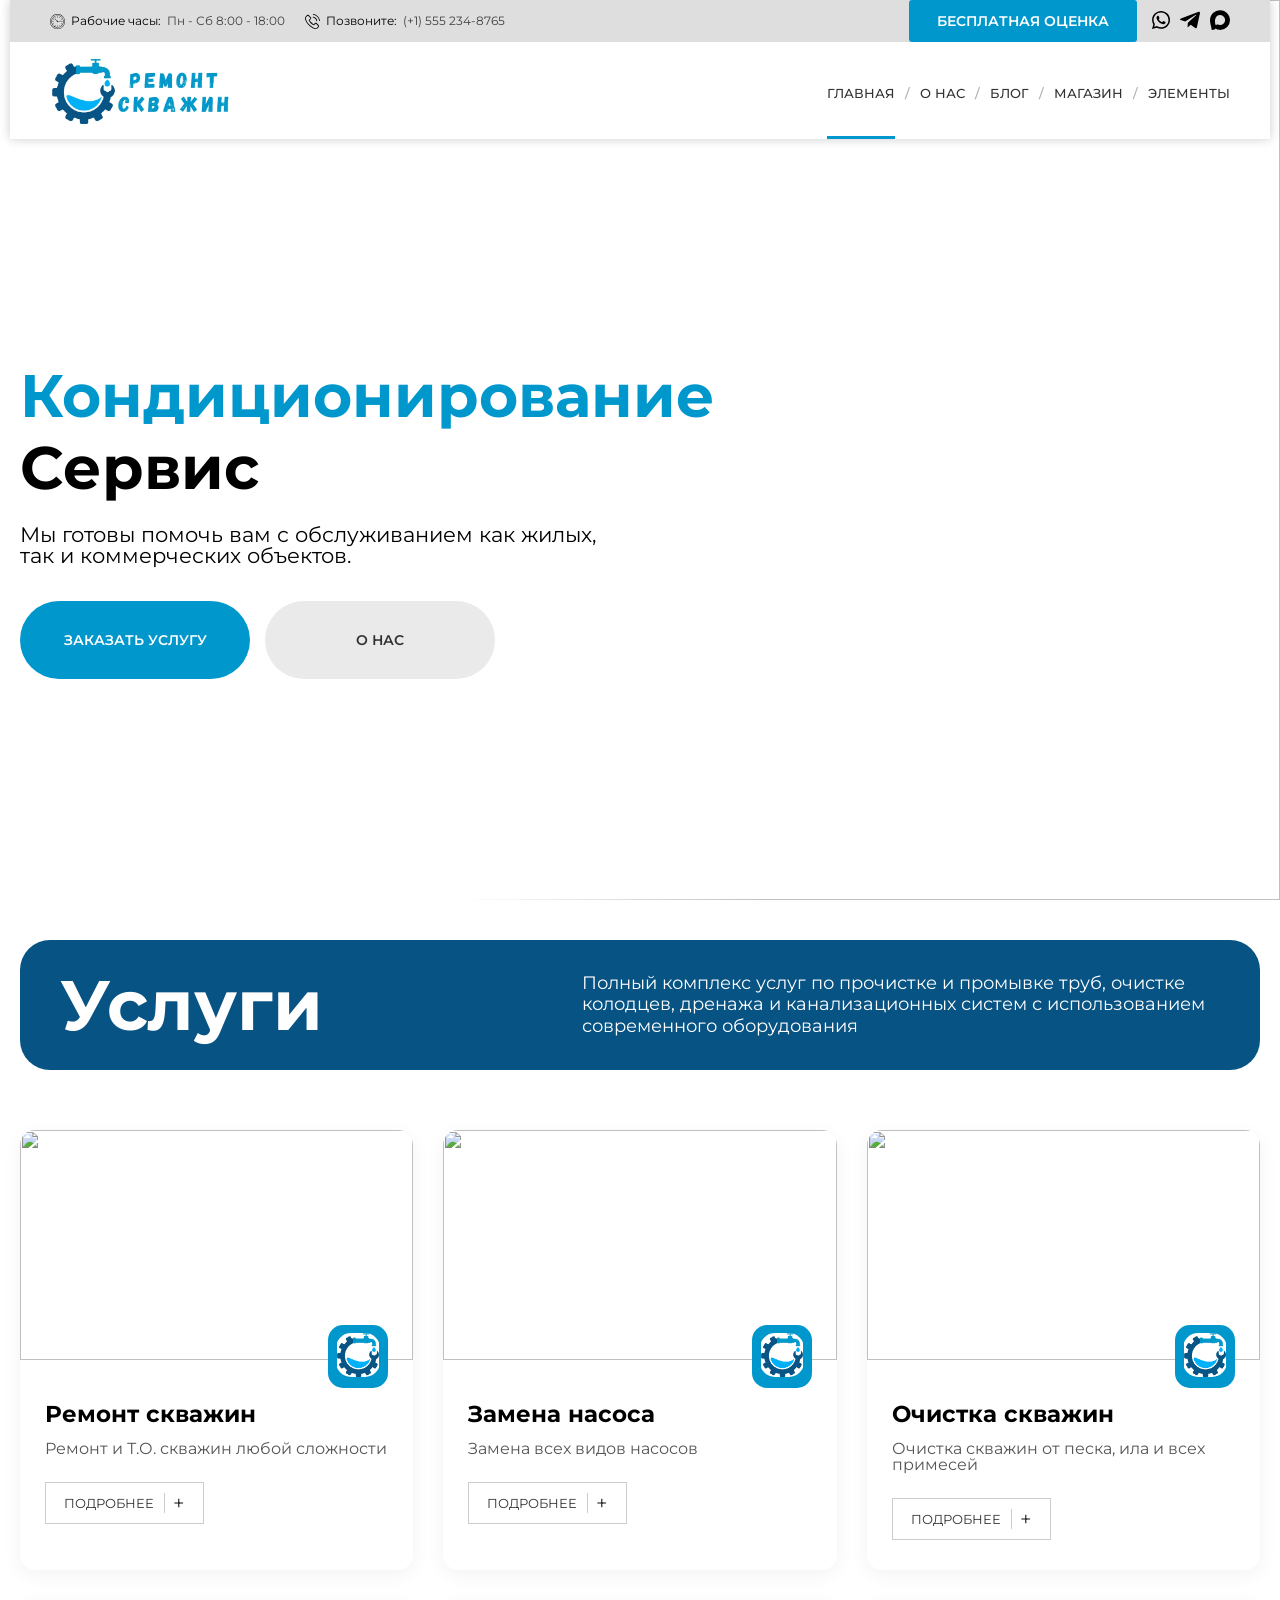
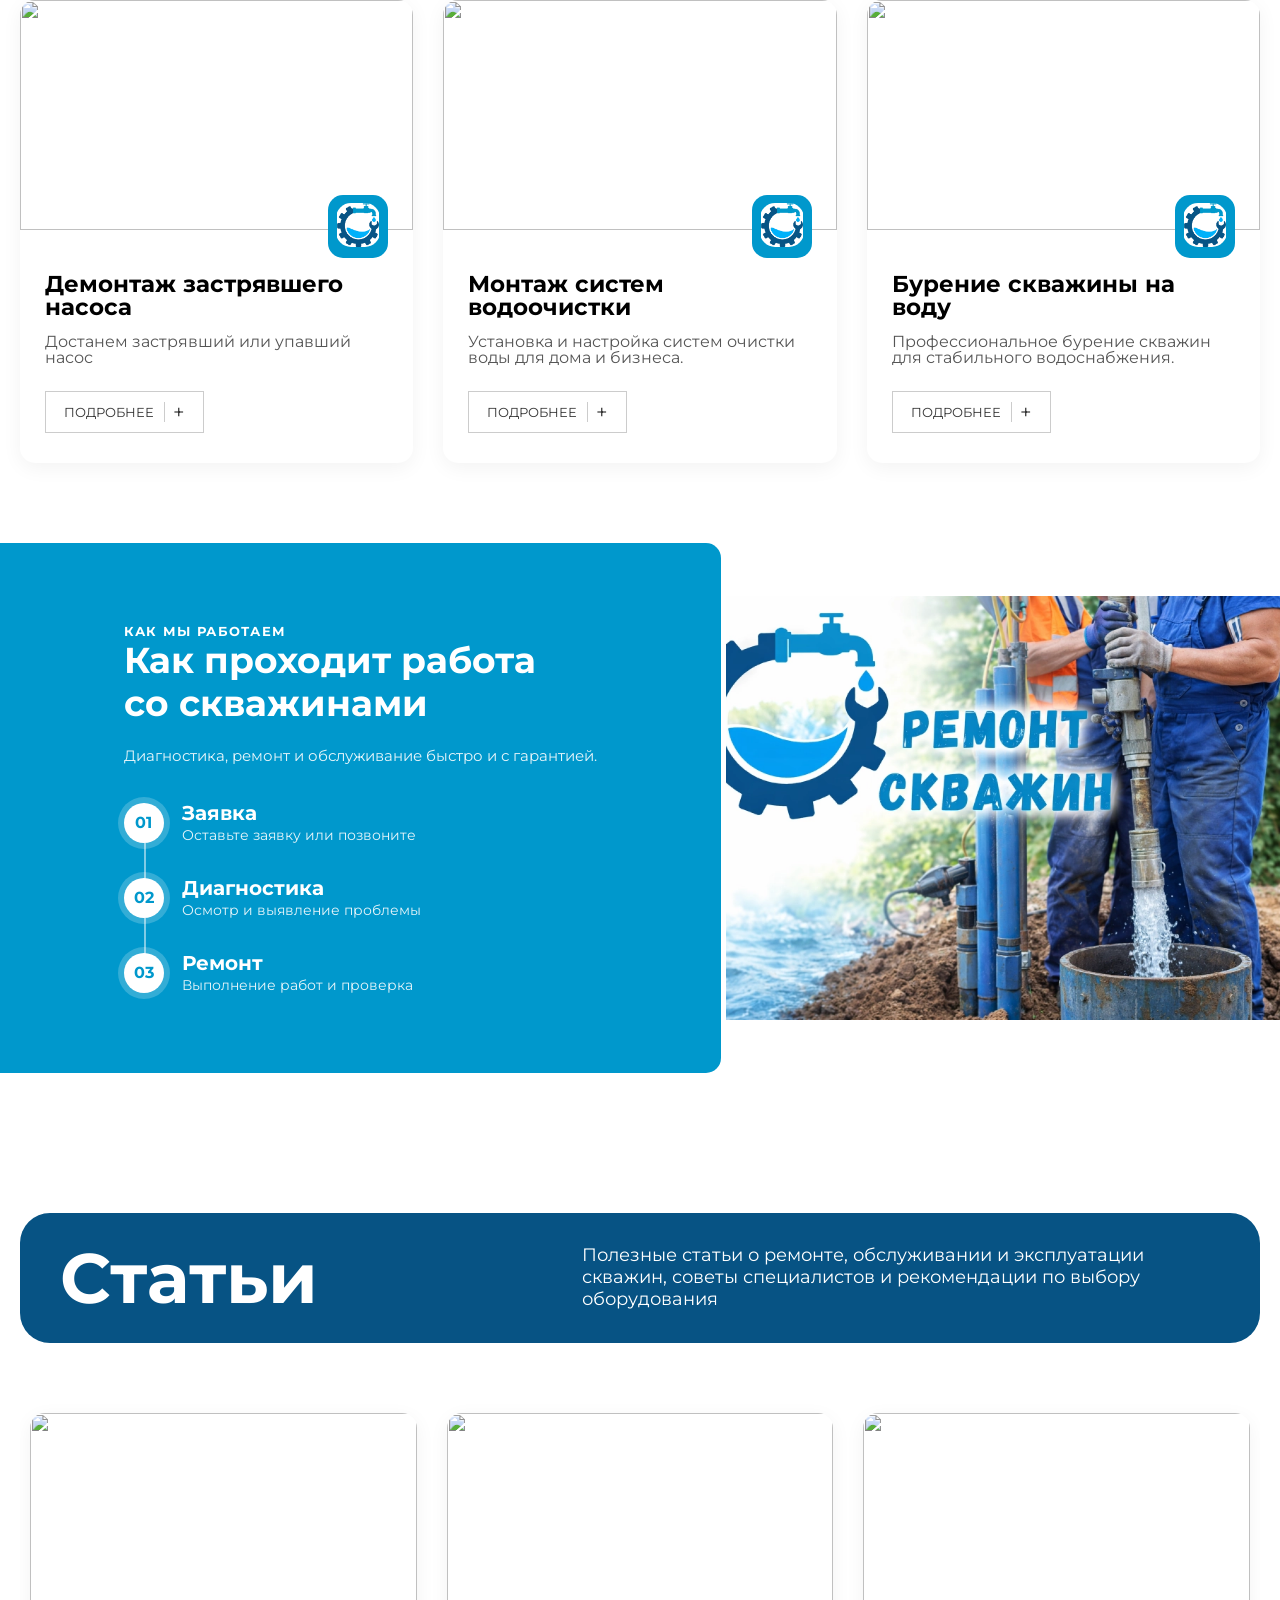
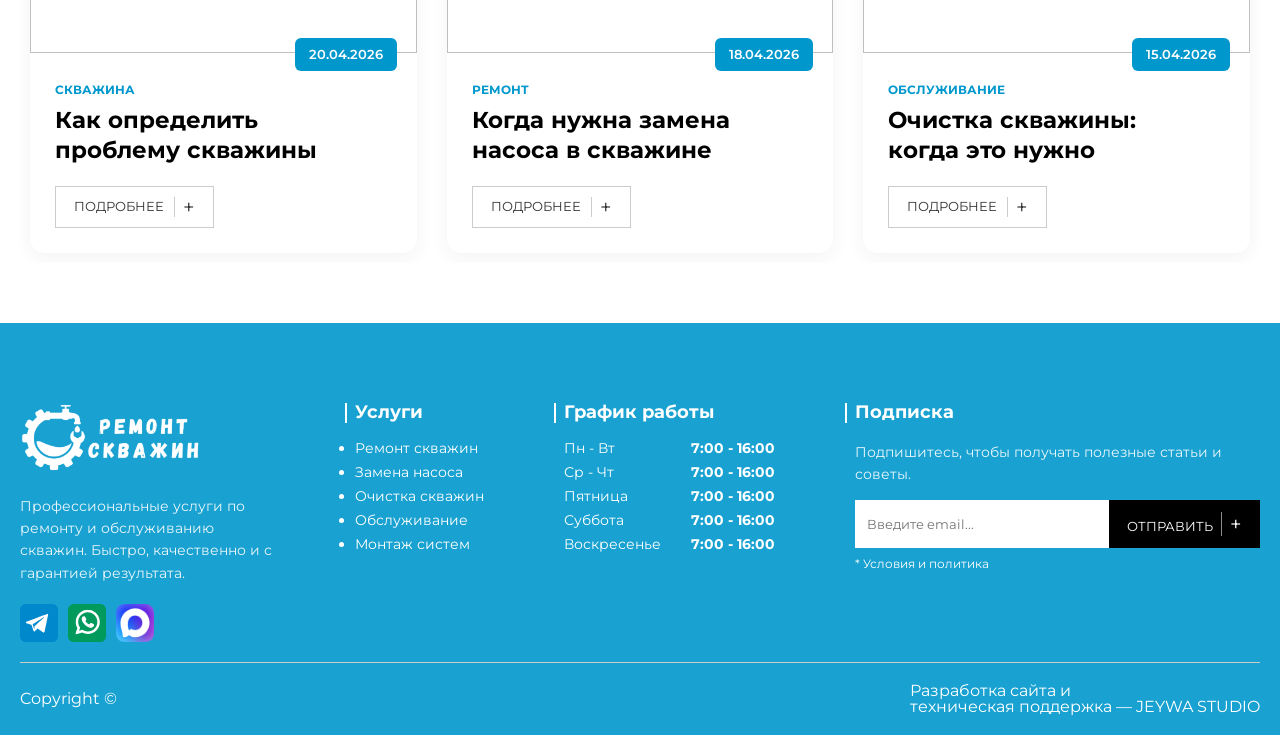
==== index.html @ 17d4eb3e "new" ====
<!doctype html>
<html lang="en">
  <head>
    <meta charset="UTF-8" />
    <meta name="viewport" content="width=device-width, initial-scale=1.0" />
    <link rel="stylesheet" href="/assests/css/reset.css" />
    <link rel="stylesheet" href="/assests/css/style.css" />
    <link
      rel="stylesheet"
      href="https://cdn.jsdelivr.net/npm/swiper@11/swiper-bundle.min.css"
    />
    <link
      rel="shortcut icon"
      href="/assests/img/skvajinfavicon.webp"
      type="image/x-icon"
    />
    <title>Ремонт Скважин</title>
  </head>
  <body>
    <header>
      <div class="container">
        <div class="top-bar">
          <div class="top-left">
            <a>
              <!-- clock svg -->
              <svg
                xmlns="http://www.w3.org/2000/svg"
                version="1.1"
                xmlns:xlink="http://www.w3.org/1999/xlink"
                width="15"
                height="15"
                x="0"
                y="0"
                viewBox="0 0 512 512"
                style="enable-background: new 0 0 512 512"
                xml:space="preserve"
                class=""
              >
                <g>
                  <path
                    d="M437.02 74.98C388.667 26.629 324.38 0 256 0S123.333 26.629 74.98 74.98C26.629 123.333 0 187.62 0 256s26.629 132.667 74.98 181.02C123.333 485.371 187.62 512 256 512s132.667-26.629 181.02-74.98C485.371 388.667 512 324.38 512 256s-26.629-132.667-74.98-181.02zm-10.607 351.433C380.894 471.932 320.374 497 256 497s-124.894-25.068-170.413-70.587C40.068 380.894 15 320.374 15 256S40.068 131.106 85.587 85.587C131.106 40.068 191.626 15 256 15s124.894 25.068 170.413 70.587C471.932 131.106 497 191.626 497 256s-25.068 124.894-70.587 170.413z"
                    fill="#000000"
                    opacity="1"
                    data-original="#000000"
                    class=""
                  ></path>
                  <path
                    d="M256 80.161a7.5 7.5 0 0 0-7.5 7.5v32.064a7.5 7.5 0 0 0 15 .001V87.661a7.5 7.5 0 0 0-7.5-7.5zM256 384.774a7.5 7.5 0 0 0-7.5 7.5v32.064a7.5 7.5 0 0 0 15 0v-32.064a7.5 7.5 0 0 0-7.5-7.5zM424.339 248.5h-32.064a7.5 7.5 0 0 0 0 15h32.064a7.5 7.5 0 0 0 0-15zM119.725 248.5H87.661a7.5 7.5 0 0 0 0 15h32.064a7.5 7.5 0 0 0 0-15zM127.849 173.352l-13.884-8.016a7.5 7.5 0 0 0-7.5 12.99l13.884 8.016a7.499 7.499 0 0 0 10.245-2.745 7.5 7.5 0 0 0-2.745-10.245zM405.535 333.674l-13.884-8.016a7.5 7.5 0 0 0-7.5 12.99l13.884 8.016a7.499 7.499 0 0 0 10.245-2.745 7.5 7.5 0 0 0-2.745-10.245zM343.919 103.72a7.5 7.5 0 0 0-10.245 2.745l-8.016 13.884a7.5 7.5 0 0 0 12.99 7.5l8.016-13.884a7.5 7.5 0 0 0-2.745-10.245zM183.597 381.406a7.499 7.499 0 0 0-10.245 2.745l-8.016 13.884a7.5 7.5 0 0 0 12.99 7.5l8.016-13.884a7.5 7.5 0 0 0-2.745-10.245zM408.281 168.08a7.5 7.5 0 0 0-10.245-2.745l-13.884 8.016a7.5 7.5 0 0 0 7.5 12.99l13.884-8.016a7.5 7.5 0 0 0 2.745-10.245zM130.594 328.403a7.498 7.498 0 0 0-10.245-2.745l-13.884 8.016a7.5 7.5 0 0 0 7.5 12.99l13.884-8.016a7.5 7.5 0 0 0 2.745-10.245zM186.342 120.349l-8.016-13.884a7.5 7.5 0 0 0-12.99 7.5l8.016 13.884a7.497 7.497 0 0 0 10.245 2.745 7.5 7.5 0 0 0 2.745-10.245zM346.664 398.035l-8.016-13.884a7.5 7.5 0 0 0-12.99 7.5l8.016 13.884a7.497 7.497 0 0 0 10.245 2.745 7.5 7.5 0 0 0 2.745-10.245zM367.622 238.827a7.495 7.495 0 0 0-8.553-6.272l-82.173 12.642c-3.921-7.554-11.813-12.729-20.895-12.729-3.757 0-7.309.89-10.463 2.463l-80.427-80.427a7.5 7.5 0 0 0-10.606 0 7.5 7.5 0 0 0 0 10.606l80.427 80.427A23.379 23.379 0 0 0 232.469 256c0 12.976 10.557 23.532 23.532 23.532 11.604 0 21.267-8.445 23.181-19.51l82.169-12.641a7.501 7.501 0 0 0 6.271-8.554zM256 264.532c-4.705 0-8.532-3.828-8.532-8.532 0-4.704 3.828-8.532 8.532-8.532s8.532 3.828 8.532 8.532-3.827 8.532-8.532 8.532z"
                    fill="#000000"
                    opacity="1"
                    data-original="#000000"
                    class=""
                  ></path>
                  <path
                    d="M390.746 97.743c-39.66-33.836-90.282-51.411-142.547-49.473-52.557 1.943-101.996 23.508-139.208 60.72s-58.777 86.651-60.72 139.208c-1.933 52.263 15.637 102.888 49.473 142.547a7.48 7.48 0 0 0 5.709 2.632 7.5 7.5 0 0 0 5.702-12.367c-31.389-36.792-47.689-83.761-45.895-132.258 1.803-48.761 21.811-94.629 56.337-129.156s80.395-54.534 129.156-56.337c48.5-1.793 95.466 14.506 132.258 45.895a7.5 7.5 0 0 0 9.735-11.411zM414.257 121.254a7.5 7.5 0 0 0-11.411 9.735c31.389 36.792 47.688 83.762 45.895 132.258-1.803 48.761-21.811 94.629-56.337 129.156s-80.395 54.534-129.156 56.337c-48.492 1.795-95.466-14.505-132.258-45.895a7.5 7.5 0 0 0-9.735 11.411c37.687 32.153 85.273 49.617 134.76 49.617 2.59 0 5.188-.048 7.788-.144 52.557-1.943 101.996-23.508 139.208-60.72s58.777-86.651 60.72-139.208c1.932-52.262-15.638-102.887-49.474-142.547z"
                    fill="#000000"
                    opacity="1"
                    data-original="#000000"
                    class=""
                  ></path>
                </g>
              </svg>
              Рабочие часы: <span>Пн - Сб 8:00 - 18:00</span>
            </a>

            <a>
              <!-- phone svg -->
              <svg
                xmlns="http://www.w3.org/2000/svg"
                version="1.1"
                xmlns:xlink="http://www.w3.org/1999/xlink"
                width="15"
                height="15"
                x="0"
                y="0"
                viewBox="0 0 473.806 473.806"
                style="enable-background: new 0 0 512 512"
                xml:space="preserve"
                class=""
              >
                <g>
                  <path
                    d="M374.456 293.506c-9.7-10.1-21.4-15.5-33.8-15.5-12.3 0-24.1 5.3-34.2 15.4l-31.6 31.5c-2.6-1.4-5.2-2.7-7.7-4-3.6-1.8-7-3.5-9.9-5.3-29.6-18.8-56.5-43.3-82.3-75-12.5-15.8-20.9-29.1-27-42.6 8.2-7.5 15.8-15.3 23.2-22.8 2.8-2.8 5.6-5.7 8.4-8.5 21-21 21-48.2 0-69.2l-27.3-27.3c-3.1-3.1-6.3-6.3-9.3-9.5-6-6.2-12.3-12.6-18.8-18.6-9.7-9.6-21.3-14.7-33.5-14.7s-24 5.1-34 14.7l-.2.2-34 34.3c-12.8 12.8-20.1 28.4-21.7 46.5-2.4 29.2 6.2 56.4 12.8 74.2 16.2 43.7 40.4 84.2 76.5 127.6 43.8 52.3 96.5 93.6 156.7 122.7 23 10.9 53.7 23.8 88 26 2.1.1 4.3.2 6.3.2 23.1 0 42.5-8.3 57.7-24.8.1-.2.3-.3.4-.5 5.2-6.3 11.2-12 17.5-18.1 4.3-4.1 8.7-8.4 13-12.9 9.9-10.3 15.1-22.3 15.1-34.6 0-12.4-5.3-24.3-15.4-34.3l-54.9-55.1zm35.8 105.3c-.1 0-.1.1 0 0-3.9 4.2-7.9 8-12.2 12.2-6.5 6.2-13.1 12.7-19.3 20-10.1 10.8-22 15.9-37.6 15.9-1.5 0-3.1 0-4.6-.1-29.7-1.9-57.3-13.5-78-23.4-56.6-27.4-106.3-66.3-147.6-115.6-34.1-41.1-56.9-79.1-72-119.9-9.3-24.9-12.7-44.3-11.2-62.6 1-11.7 5.5-21.4 13.8-29.7l34.1-34.1c4.9-4.6 10.1-7.1 15.2-7.1 6.3 0 11.4 3.8 14.6 7l.3.3c6.1 5.7 11.9 11.6 18 17.9 3.1 3.2 6.3 6.4 9.5 9.7l27.3 27.3c10.6 10.6 10.6 20.4 0 31-2.9 2.9-5.7 5.8-8.6 8.6-8.4 8.6-16.4 16.6-25.1 24.4-.2.2-.4.3-.5.5-8.6 8.6-7 17-5.2 22.7l.3.9c7.1 17.2 17.1 33.4 32.3 52.7l.1.1c27.6 34 56.7 60.5 88.8 80.8 4.1 2.6 8.3 4.7 12.3 6.7 3.6 1.8 7 3.5 9.9 5.3.4.2.8.5 1.2.7 3.4 1.7 6.6 2.5 9.9 2.5 8.3 0 13.5-5.2 15.2-6.9l34.2-34.2c3.4-3.4 8.8-7.5 15.1-7.5 6.2 0 11.3 3.9 14.4 7.3l.2.2 55.1 55.1c10.3 10.2 10.3 20.7.1 31.3zM256.056 112.706c26.2 4.4 50 16.8 69 35.8s31.3 42.8 35.8 69c1.1 6.6 6.8 11.2 13.3 11.2.8 0 1.5-.1 2.3-.2 7.4-1.2 12.3-8.2 11.1-15.6-5.4-31.7-20.4-60.6-43.3-83.5s-51.8-37.9-83.5-43.3c-7.4-1.2-14.3 3.7-15.6 11s3.5 14.4 10.9 15.6zM473.256 209.006c-8.9-52.2-33.5-99.7-71.3-137.5s-85.3-62.4-137.5-71.3c-7.3-1.3-14.2 3.7-15.5 11-1.2 7.4 3.7 14.3 11.1 15.6 46.6 7.9 89.1 30 122.9 63.7 33.8 33.8 55.8 76.3 63.7 122.9 1.1 6.6 6.8 11.2 13.3 11.2.8 0 1.5-.1 2.3-.2 7.3-1.1 12.3-8.1 11-15.4z"
                    fill="#000000"
                    opacity="1"
                    data-original="#000000"
                    class=""
                  ></path>
                </g>
              </svg>
              Позвоните: <span>(+1) 555 234-8765</span>
            </a>
          </div>

          <div class="top-right">
            <a href="#" class="btn">БЕСПЛАТНАЯ ОЦЕНКА</a>

            <!-- social icons -->

            <a href="">
              <svg
                xmlns="http://www.w3.org/2000/svg"
                version="1.1"
                xmlns:xlink="http://www.w3.org/1999/xlink"
                width="18"
                height="18"
                x="0"
                y="0"
                viewBox="0 0 24 24"
                style="enable-background: new 0 0 512 512"
                xml:space="preserve"
                class=""
              >
                <g>
                  <path
                    d="m17.507 14.307-.009.075c-2.199-1.096-2.429-1.242-2.713-.816-.197.295-.771.964-.944 1.162-.175.195-.349.21-.646.075-.3-.15-1.263-.465-2.403-1.485-.888-.795-1.484-1.77-1.66-2.07-.293-.506.32-.578.878-1.634.1-.21.049-.375-.025-.524-.075-.15-.672-1.62-.922-2.206-.24-.584-.487-.51-.672-.51-.576-.05-.997-.042-1.368.344-1.614 1.774-1.207 3.604.174 5.55 2.714 3.552 4.16 4.206 6.804 5.114.714.227 1.365.195 1.88.121.574-.091 1.767-.721 2.016-1.426.255-.705.255-1.29.18-1.425-.074-.135-.27-.21-.57-.345z"
                    fill="#000000"
                    opacity="1"
                    data-original="#000000"
                  ></path>
                  <path
                    d="M20.52 3.449C12.831-3.984.106 1.407.101 11.893c0 2.096.549 4.14 1.595 5.945L0 24l6.335-1.652c7.905 4.27 17.661-1.4 17.665-10.449 0-3.176-1.24-6.165-3.495-8.411zm1.482 8.417c-.006 7.633-8.385 12.4-15.012 8.504l-.36-.214-3.75.975 1.005-3.645-.239-.375c-4.124-6.565.614-15.145 8.426-15.145a9.865 9.865 0 0 1 7.021 2.91 9.788 9.788 0 0 1 2.909 6.99z"
                    fill="#000000"
                    opacity="1"
                    data-original="#000000"
                  ></path>
                </g>
              </svg>
            </a>

            <a href="">
              <svg
                xmlns="http://www.w3.org/2000/svg"
                version="1.1"
                xmlns:xlink="http://www.w3.org/1999/xlink"
                width="20"
                height="20"
                x="0"
                y="0"
                viewBox="0 0 24 24"
                style="enable-background: new 0 0 512 512"
                xml:space="preserve"
                class=""
              >
                <g>
                  <path
                    d="m9.417 15.181-.397 5.584c.568 0 .814-.244 1.109-.537l2.663-2.545 5.518 4.041c1.012.564 1.725.267 1.998-.931L23.93 3.821l.001-.001c.321-1.496-.541-2.081-1.527-1.714l-21.29 8.151c-1.453.564-1.431 1.374-.247 1.741l5.443 1.693L18.953 5.78c.595-.394 1.136-.176.691.218z"
                    fill="#000000"
                    opacity="1"
                    data-original="#000000"
                    class=""
                  ></path>
                </g>
              </svg>
            </a>

            <a href="">
              <svg
                xmlns="http://www.w3.org/2000/svg"
                viewBox="0 0 42 42"
                width="20"
                height="20"
                fill="#000"
              >
                <path
                  fill-rule="evenodd"
                  d="M21.47 41.88c-4.11 0-6.02-.6-9.34-3-2.1 2.7-8.75 4.81-9.04 1.2 0-2.71-.6-5-1.28-7.5C1 29.5.08 26.07.08 21.1.08 9.23 9.82.3 21.36.3c11.55 0 20.6 9.37 20.6 20.91a20.6 20.6 0 0 1-20.49 20.67Zm.17-31.32c-5.62-.29-10 3.6-10.97 9.7-.8 5.05.62 11.2 1.83 11.52.58.14 2.04-1.04 2.95-1.95a10.4 10.4 0 0 0 5.08 1.81 10.7 10.7 0 0 0 11.19-9.97 10.7 10.7 0 0 0-10.08-11.1Z"
                  clip-rule="evenodd"
                ></path>
              </svg>
            </a>
          </div>
        </div>

        <!-- HEADER -->
        <div class="header">
          <!-- LOGO IMAGE -->
          <div class="logo">
            <img src="/assests/img/skvajinlogo.webp" alt="Logo" />
          </div>

          <!-- NAV -->
          <div class="nav">
            <a href="#" class="active">ГЛАВНАЯ</a>
            <a href="#">О НАС</a>
            <a href="#">БЛОГ</a>
            <a href="#">МАГАЗИН</a>
            <a href="#">ЭЛЕМЕНТЫ</a>
          </div>
        </div>
      </div>
    </header>
    <main>
      <section class="banner">
        <!-- IMAGE -->
        <img
          src="https://prohauz.bold-themes.com/air-condition/wp-content/uploads/sites/4/2018/10/background_air_condition_01.jpg"
        />

        <!-- CONTENT -->
        <div class="container">
          <div class="banner-content">
            <h1>
              <span>Кондиционирование</span>
              <strong>Сервис</strong>
            </h1>

            <p>
              Мы готовы помочь вам с обслуживанием как жилых, так и коммерческих
              объектов.
            </p>

            <div class="buttons">
              <a href="#" class="btn btn-primary">ЗАКАЗАТЬ УСЛУГУ</a>
              <a href="#" class="btn btn-secondary">О НАС</a>
            </div>
          </div>
        </div>
      </section>
      <section class="services_cards">
        <div class="container">
          <div class="section_title">
            <strong>Услуги</strong>
            <p>
              Полный комплекс услуг по прочистке и промывке труб, очистке
              колодцев, дренажа и канализационных систем с использованием
              современного оборудования
            </p>
          </div>
          <div class="cards">
            <!-- CARD 1 -->
            <div class="card">
              <div class="card-img">
                <img
                  src="https://newgaztech.ru/upload/images/events/1b0bce7e0b7afa35d4d3a8054ab68731.jpg"
                />
                <div class="card-icon">
                  <img src="/assests/img/skvajinfavicon.webp" />
                </div>
              </div>

              <div class="card-body">
                <h3>Ремонт скважин</h3>
                <p>Ремонт и Т.О. скважин любой сложности</p>

                <a href="#" class="card-btn"> ПОДРОБНЕЕ <span>+</span> </a>
              </div>
            </div>

            <!-- CARD 2 -->
            <div class="card">
              <div class="card-img">
                <img
                  src="https://i.ytimg.com/vi/jzt3BA0nMRQ/maxresdefault.jpg"
                />
                <div class="card-icon">
                  <img src="/assests/img/skvajinfavicon.webp" />
                </div>
              </div>

              <div class="card-body">
                <h3>Замена насоса</h3>
                <p>Замена всех видов насосов</p>

                <a href="#" class="card-btn"> ПОДРОБНЕЕ <span>+</span> </a>
              </div>
            </div>

            <!-- CARD 3 -->
            <div class="card">
              <div class="card-img">
                <img
                  src="https://static.tildacdn.com/tild6136-3533-4531-a265-323066353639/ChatGPT_Image_12__20.png"
                />
                <div class="card-icon">
                  <img src="/assests/img/skvajinfavicon.webp" />
                </div>
              </div>

              <div class="card-body">
                <h3>Очистка скважин</h3>
                <p>Очистка скважин от песка, ила и всех примесей</p>

                <a href="#" class="card-btn"> ПОДРОБНЕЕ <span>+</span> </a>
              </div>
            </div>

            <!-- CARD 4 -->
            <div class="card">
              <div class="card-img">
                <img
                  src="https://i.ytimg.com/vi/0Z75yyfqtKA/maxresdefault.jpg"
                />
                <div class="card-icon">
                  <img src="/assests/img/skvajinfavicon.webp" />
                </div>
              </div>

              <div class="card-body">
                <h3>Демонтаж застрявшего насоса</h3>
                <p>Достанем застрявший или упавший насос</p>

                <a href="#" class="card-btn"> ПОДРОБНЕЕ <span>+</span> </a>
              </div>
            </div>

            <!-- CARD 5 -->
            <div class="card">
              <div class="card-img">
                <img
                  src="https://watersistems.ru/wp-content/uploads/2024/07/2-600x365.jpg"
                />
                <div class="card-icon">
                  <img src="/assests/img/skvajinfavicon.webp" />
                </div>
              </div>

              <div class="card-body">
                <h3>Монтаж систем водоочистки</h3>
                <p>
                  Установка и настройка систем очистки воды для дома и бизнеса.
                </p>

                <a href="#" class="card-btn"> ПОДРОБНЕЕ <span>+</span> </a>
              </div>
            </div>

            <!-- CARD 6 -->
            <div class="card">
              <div class="card-img">
                <img
                  src="https://kgcr.ru/upload/iblock/dd7/jdd1fo440sc84bgqr280ugqtqxkyr3bh.jpg"
                />
                <div class="card-icon">
                  <img src="/assests/img/skvajinfavicon.webp" />
                </div>
              </div>

              <div class="card-body">
                <h3>Бурение скважины на воду</h3>
                <p>
                  Профессиональное бурение скважин для стабильного
                  водоснабжения.
                </p>
                <a href="#" class="card-btn"> ПОДРОБНЕЕ <span>+</span> </a>
              </div>
            </div>
          </div>
        </div>
      </section>
      <section class="work_steps">
        <div class="work_steps_wrap">
          <!-- LEFT FULL BLUE -->
          <div class="work_steps_left">
            <div class="container">
              <div class="work_steps_content">
                <span class="work_steps_label">КАК МЫ РАБОТАЕМ</span>

                <h2>
                  Как проходит работа<br />
                  со скважинами
                </h2>

                <p class="work_steps_desc">
                  Диагностика, ремонт и обслуживание быстро и с гарантией.
                </p>

                <div class="work_steps_list">
                  <div class="work_step">
                    <div class="work_step_num">01</div>
                    <div class="work_step_text">
                      <strong>Заявка</strong>
                      <p>Оставьте заявку или позвоните</p>
                    </div>
                  </div>

                  <div class="work_step">
                    <div class="work_step_num">02</div>
                    <div class="work_step_text">
                      <strong>Диагностика</strong>
                      <p>Осмотр и выявление проблемы</p>
                    </div>
                  </div>

                  <div class="work_step">
                    <div class="work_step_num">03</div>
                    <div class="work_step_text">
                      <strong>Ремонт</strong>
                      <p>Выполнение работ и проверка</p>
                    </div>
                  </div>
                </div>
              </div>
            </div>
          </div>

          <!-- RIGHT IMAGE -->
          <div class="work_steps_right">
            <img src="/assests/img/remont.webp" alt="" />
          </div>
        </div>
      </section>
      <section class="blog">
        <div class="container">
          <div class="section_title">
            <strong>Статьи</strong>
            <p>
              Полезные статьи о ремонте, обслуживании и эксплуатации скважин,
              советы специалистов и рекомендации по выбору оборудования
            </p>
          </div>
          <div class="swiper blogSwiper">
            <div class="swiper-wrapper">
              <!-- SLIDE 1 -->
              <div class="swiper-slide">
                <div class="blog_card">
                  <div class="blog_img">
                    <img
                      src="https://images.unsplash.com/photo-1564013799919-ab600027ffc6"
                    />
                    <div class="blog_date">20.04.2026</div>
                  </div>

                  <div class="blog_body">
                    <span class="blog_cat">СКВАЖИНА</span>

                    <h3>
                      Как определить<br />
                      проблему скважины
                    </h3>

                    <a href="#" class="card-btn"> ПОДРОБНЕЕ <span>+</span> </a>
                  </div>
                </div>
              </div>

              <!-- SLIDE 2 -->
              <div class="swiper-slide">
                <div class="blog_card">
                  <div class="blog_img">
                    <img
                      src="https://images.unsplash.com/photo-1503387762-592deb58ef4e"
                    />
                    <div class="blog_date">18.04.2026</div>
                  </div>

                  <div class="blog_body">
                    <span class="blog_cat">РЕМОНТ</span>

                    <h3>
                      Когда нужна замена<br />
                      насоса в скважине
                    </h3>

                    <a href="#" class="card-btn"> ПОДРОБНЕЕ <span>+</span> </a>
                  </div>
                </div>
              </div>

              <!-- SLIDE 3 -->
              <div class="swiper-slide">
                <div class="blog_card">
                  <div class="blog_img">
                    <img
                      src="https://images.unsplash.com/photo-1581578731548-c64695cc6952"
                    />
                    <div class="blog_date">15.04.2026</div>
                  </div>

                  <div class="blog_body">
                    <span class="blog_cat">ОБСЛУЖИВАНИЕ</span>

                    <h3>
                      Очистка скважины:<br />
                      когда это нужно
                    </h3>

                    <a href="#" class="card-btn"> ПОДРОБНЕЕ <span>+</span> </a>
                  </div>
                </div>
              </div>

              <!-- SLIDE 4 -->
              <div class="swiper-slide">
                <div class="blog_card">
                  <div class="blog_img">
                    <img
                      src="https://images.unsplash.com/photo-1600585154340-be6161a56a0c"
                    />
                    <div class="blog_date">12.04.2026</div>
                  </div>

                  <div class="blog_body">
                    <span class="blog_cat">СЕРВИС</span>

                    <h3>
                      Обслуживание<br />
                      оборудования
                    </h3>

                    <a href="#" class="card-btn"> ПОДРОБНЕЕ <span>+</span> </a>
                  </div>
                </div>
              </div>
            </div>
          </div>
        </div>
      </section>
    </main>
    <footer class="footer">
      <!-- OVERLAY BG -->
      <div class="footer_overlay"></div>

      <div class="container">
        <div class="footer_wrap">
          <!-- COL 1 -->
          <div class="footer_col">
            <div class="footer_logo">
              <img src="/assests/img/skvajinlogo-removebg-preview.png" alt="" />
            </div>

            <p>
              Профессиональные услуги по ремонту и обслуживанию скважин. Быстро,
              качественно и с гарантией результата.
            </p>

            <div class="footer_social">
              <a href="#">
                <img src="/assests/img/telegram.svg" alt="" />
              </a>
              <a href="#">
                <img src="/assests/img/whatsapp.svg" alt="" />
              </a>
              <a href="#">
                <img src="/assests/img/maxmessencer.png" alt="" />
              </a>
            </div>
          </div>

          <!-- COL 2 -->
          <div class="footer_col">
            <h4>Услуги</h4>
            <ul>
              <li>Ремонт скважин</li>
              <li>Замена насоса</li>
              <li>Очистка скважин</li>
              <li>Обслуживание</li>
              <li>Монтаж систем</li>
            </ul>
          </div>

          <!-- COL 3 -->
          <div class="footer_col">
            <h4>График работы</h4>
            <ul class="footer_time">
              <li><span>Пн - Вт</span> <b>7:00 - 16:00</b></li>
              <li><span>Ср - Чт</span> <b>7:00 - 16:00</b></li>
              <li><span>Пятница</span> <b>7:00 - 16:00</b></li>
              <li><span>Суббота</span> <b>7:00 - 16:00</b></li>
              <li><span>Воскресенье</span> <b>7:00 - 16:00</b></li>
            </ul>
          </div>

          <!-- COL 4 -->
          <div class="footer_col">
            <h4>Подписка</h4>

            <p>Подпишитесь, чтобы получать полезные статьи и советы.</p>

            <form class="footer_form">
              <input type="email" placeholder="Введите email..." />
              <button>
                ОТПРАВИТЬ
                <span>+</span>
              </button>
            </form>

            <small>* Условия и политика</small>
          </div>
        </div>
        <div class="footer-bottom">
        <div>
          <p>Copyright © <span id="year"></span></p>
        </div>
        <a href="https://jeywastudio.com/">
          Разработка сайта и <br />
          техническая поддержка — JEYWA STUDIO
        </a>
      </div>
      </div>

      <!-- BOTTOM -->
      
    </footer>
    <script src="https://cdn.jsdelivr.net/npm/swiper@11/swiper-bundle.min.js"></script>

    <script src="/assests/main.js"></script>
    <script>
      const swiper = new Swiper(".blogSwiper", {
        slidesPerView: 3,
        spaceBetween: 30,
        loop: true,

        breakpoints: {
          0: {
            slidesPerView: 1,
          },
          600: {
            slidesPerView: 2,
          },
          992: {
            slidesPerView: 3,
          },
        },
      });
    </script>
  </body>
</html>
---- assests/css/style.css ----
@import url("https://fonts.googleapis.com/css2?family=Montserrat:ital,wght@0,100..900;1,100..900&display=swap");
:root {
  --blue-1: #075384;
  --blue-2: #0098cc;
  --br: 15px;
}
* {
  font-family: "Montserrat", sans-serif !important;
}
.container {
  max-width: 1300px;
  margin: 0 auto;
  padding: 0 20px;
}

.top-bar {
  background-color: #dfdede;
  padding: 0 40px;
  display: flex;
  justify-content: space-between;
  align-items: center;
  font-size: 14px;
}

.top-left {
  display: flex;
  gap: 20px;
  color: #555;
}

.top-left a {
  font-size: 12px;
  display: flex;
  align-items: center;
  gap: 6px;
  color: #000;
}
.top-left span {
  opacity: 0.7;
}

.top-right {
  display: flex;
  align-items: center;
  gap: 10px;
}
.top-right a:first-child {
  margin-right: 5px;
}
.top-right a:hover svg path {
  fill: var(--blue-2);
}
.top-right a:hover svg path {
  transition: 0.4s ease;
}
/* BUTTON */
.btn {
  background: var(--blue-2);
  color: #fff;
  padding: 18px 20px;
  text-decoration: none;
  border-radius: 3px;
  font-size: 12px;
  transition: 0.3s;
  font-weight: 500;
}

.btn:hover {
  background: var(--blue-1);
}

/* HEADER */
.header {
  background: #fff;
  padding: 15px 40px 10px 40px;
  display: flex;
  justify-content: space-between;
  align-items: center;
}
header .container {
  box-shadow: 0 0 10px 0 rgba(0, 0, 0, 0.2);
  max-width: 1260px;
  padding: 0;
}
header {
  position: fixed;
  width: 100%;
  z-index: 20;
}
/* LOGO IMAGE */
.logo img {
  width: 100%;
  height: 100%;
  object-fit: cover;
}
.logo {
  width: 180px;
}
/* NAV */
.nav {
  display: flex;
  align-items: center;
  gap: 25px;
}

.nav a {
  text-decoration: none;
  color: #333;
  font-weight: 500;
  font-size: 13px;
  position: relative;
  transition: 0.4s ease;
}
.nav a::after {
  content: "/";
  opacity: 0.4;
  position: absolute;
  right: -15px;
}
.nav a:last-child::after {
  content: "";
}
.nav a:hover {
  color: var(--blue-2);
}

/* ACTIVE */
.nav a.active::before {
  content: "";
  position: absolute;
  bottom: -39px;
  left: 0;
  width: 100%;
  height: 3px;
  background: var(--blue-2);
}
.banner {
  height: 100vh;
  display: flex;
  align-items: center;
  justify-content: flex-start; /* 🔥 ƏSAS FIX */
  position: relative;
  overflow: hidden;
}

/* IMAGE */
.banner img {
  position: absolute;
  right: 0;
  top: 0;
  height: 100%;
  width: 100%;
  object-fit: cover;
}

/* overlay (pro kimi görünüş üçün) */
.banner::before {
  content: "";
  position: absolute;
  left: 0;
  top: 0;
  width: 60%;
  height: 100%;
  background: linear-gradient(to right, #fff 60%, rgba(255, 255, 255, 0));
  z-index: 1;
}

/* CONTAINER */
.banner .container {
  position: relative;
  z-index: 2;
  width: 100%;
}

/* CONTENT */
.banner-content {
  max-width: 600px;
  text-align: left;
  margin-top: 138px;
}

/* TITLE */
.banner h1 {
  font-size: 60px;
  line-height: 1.2;
}

.banner h1 span {
  color: var(--blue-2);
  display: block;
  font-weight: 700;
}

.banner h1 strong {
  color: #000;
  display: block;
  font-weight: 700;
}

/* TEXT */
.banner p {
  margin-top: 20px;
  font-size: 21px;
  color: #000;
  max-width: 700px;
}

/* BUTTONS */
.buttons {
  margin-top: 35px;
  display: flex;
  gap: 15px;
  justify-content: flex-start;
}

/* BUTTON */
.btn {
  padding: 14px 28px;
  text-decoration: none;
  font-weight: 600;
  font-size: 14px;
  transition: 0.3s;
}

.btn-primary {
  background: var(--blue-2);
  color: #fff;
  padding: 32px 40px;
  border-radius: 50px;
  width: 230px;
  text-align: center;
}

.btn-primary:hover {
  background: var(--blue-1);
}

.btn-secondary {
  background: #eaeaea;
  color: #333;
  padding: 32px 40px;
  border-radius: 50px;
  width: 230px;
  text-align: center;
}

.btn-secondary:hover {
  background: #dcdcdc;
}
.services {
  padding: 60px 0;
}
.services_cards {
  padding: 40px 0 80px;
}

.cards {
  display: grid;
  grid-template-columns: repeat(3, 1fr);
  gap: 30px;
}

/* CARD */
.card {
  background: #fff;
  border-radius: var(--br);
  overflow: hidden;
  box-shadow: 0 5px 20px rgba(0, 0, 0, 0.05);
  transition: 0.7s;
}

/* IMAGE */
.card-img {
  position: relative;
}

.card-img img {
  width: 100%;
  height: 230px;
  object-fit: cover;
}

/* ICON */
.card-icon {
  position: absolute;
  bottom: -25px;
  right: 25px;
  padding: 8px;
  background: var(--blue-2);
  border-radius: var(--br);
}

.card-icon img {
  width: 44px;
  height: 44px;
  border-radius: var(--br);
  object-fit: contain;
}

/* BODY */
.card-body {
  padding: 40px 25px 30px;
}

.card-body h3 {
  font-size: 23px;
  margin-bottom: 15px;
}

.card-body p {
  font-size: 16px;
  color: #555;
  margin-bottom: 25px;
}

/* BUTTON */
.card-btn {
  display: inline-flex;
  align-items: center;
  gap: 10px;
  padding: 10px 18px;
  border: 1px solid #ccc;
  text-decoration: none;
  color: #333;
  font-size: 13px;
  transition: 0.7s ease;
}

.card-btn span {
  font-size: 20px;
  border-left: 1px solid #ccc;
  padding-left: 8px;
}

.card:hover .card-btn,
.blog_card:hover .card-btn {
  border-color: var(--blue-2);
  background: var(--blue-2);
  color: #fff;
}

/* FIRST CARD ACTIVE */
.card-btn.primary {
  background: var(--blue-2);
  color: #fff;
  border: none;
}

.card-btn.primary:hover {
  background: var(--blue-1);
}

.work_steps {
  padding: 0 0 80px;
}

/* GRID */
.work_steps_wrap {
  display: grid;
  grid-template-columns: 1.3fr 1fr;
  justify-content: center;
  align-items: center;
  gap: 5px;
}

/* 🔥 LEFT FULL BACKGROUND */
.work_steps_left {
  background: var(--blue-2);
  display: flex;
  align-items: center;
  border-top-right-radius: var(--br);
  border-bottom-right-radius: var(--br);
}

/* CONTENT (container içində) */
.work_steps_content {
  color: #fff;
  padding: 80px 0;
  max-width: 600px;
}

/* TEXT */
.work_steps_label {
  font-size: 13px;
  font-weight: 700;
  letter-spacing: 0.1em;
  text-transform: uppercase;
  margin-bottom: 15px;
}

.work_steps_content h2 {
  font-size: 36px;
  line-height: 1.2;
  font-weight: 700;
  margin-bottom: 20px;
}

.work_steps_desc {
  font-size: 15px;
  line-height: 1.5;
  margin-bottom: 35px;
  opacity: 0.9;
}

/* STEPS */
.work_steps_list {
  display: flex;
  flex-direction: column;
  gap: 35px;
}

.work_step {
  display: flex;
  gap: 18px;
  position: relative;
}

.work_step:not(:last-child)::after {
  content: "";
  position: absolute;
  left: 20px;
  top: 40px;
  width: 2px;
  height: 60px;
  background: rgba(255, 255, 255, 0.5);
}

/* NUMBER */
.work_step_num {
  width: 40px;
  height: 40px;
  background: #fff;
  color: var(--blue-2);
  border-radius: 50%;
  display: flex;
  align-items: center;
  justify-content: center;
  font-weight: 700;

  box-shadow: 0 0 0 6px rgba(255, 255, 255, 0.2);
}

/* TEXT */
.work_step_text strong {
  font-size: 20px;
  display: block;
  margin-bottom: 5px;
}

.work_step_text p {
  font-size: 14px;
  opacity: 0.9;
}

/* RIGHT IMAGE */
.work_steps_right {
  height: 80%;
}

.work_steps_right img {
  width: 100%;
  height: 100%;
  object-fit: cover;
}
.blog {
  padding: 60px 0;
}

/* SWIPER GAP */
.blogSwiper .swiper-slide {
  height: auto;
}

/* CARD */
.blog_card {
  background: #fff;
  border-radius: var(--br);
  overflow: hidden;
  box-shadow: 0 5px 20px rgba(0, 0, 0, 0.05);
  transition: 0.3s;
}

/* IMAGE */
.blog_img {
  position: relative;
}

.blog_img img {
  width: 100%;
  height: 240px;
  object-fit: cover;
}

/* DATE */
.blog_date {
  position: absolute;
  bottom: -15px;
  right: 20px;
  background: var(--blue-2);
  color: #fff;
  padding: 10px 14px;
  border-radius: 6px;
  font-size: 13px;
  font-weight: 600;
}

/* BODY */
.blog_body {
  padding: 25px;
}

.blog_cat {
  color: var(--blue-2);
  font-size: 12px;
  font-weight: 700;
  margin-bottom: 10px;
  display: inline-block;
}

.blog_body h3 {
  font-size: 23px;
  line-height: 1.3;
  margin-bottom: 20px;
}

/* BUTTON */
.blog_btn {
  display: inline-flex;
  align-items: center;
  gap: 10px;
  padding: 10px 18px;
  border: 1px solid #ccc;
  text-decoration: none;
  color: #333;
  font-size: 13px;
  transition: 0.3s;
}

.blog_btn span {
  font-size: 18px;
}

.blog_btn:hover {
  border-color: var(--blue-2);
  color: var(--blue-2);
}

.footer {
  position: relative;
  color: #fff;
  padding-top: 80px;

  background: url("https://www.themelooks.biz/demo/repserv/html/preview/assets/img/bg/footer-bg2.png") center/cover no-repeat;
}

/* 🔥 OVERLAY */
.footer_overlay {
  position: absolute;
  inset: 0;
  background: rgba(0, 152, 204, 0.9); /* #0098cc açıq overlay */
}

/* CONTENT */
.footer .container {
  position: relative;
  z-index: 2;
}

.footer_wrap {
  display: grid;
  grid-template-columns: repeat(4, auto);
  gap: 80px;
}

/* COL */
.footer_col h4 {
  margin-bottom: 20px;
  font-size: 18px;
  font-weight: 700;
  position: relative;
}
.footer_col h4::after{
  width: 2px;
    height: 20px;
    position: absolute;
    left: -10px;
    background-color: #fff;
    top: 0;
    content: "";
}
.footer_col p {
  font-size: 14px;
  line-height: 1.6;
  opacity: 0.9;
}
ul li, ul{
  list-style: disc;
}
/* LOGO */
.footer_logo img {
  width: 180px;
  margin-bottom: 20px;
  filter: brightness(0) invert(1)
}

/* SOCIAL */
.footer_social {
  margin-top: 20px;
  display: flex;
  gap: 10px;
}
.footer_social img{
  width: 100%;
}

.footer_social a {
  width: 38px;
  height: 38px;
  border-radius: 50%;
  display: flex;
  align-items: center;
  justify-content: center;
  text-decoration: none;
  color: #fff;
  transition: 0.3s;
}

.footer_social a:hover {
  background: #fff;
  color: var(--blue-2);
}



.footer_col ul li {
  margin-bottom: 10px;
  font-size: 14px;
}

/* TIME */
.footer_time li {
  display: flex;
  justify-content: space-between;
  gap: 30px;
}

footer form button span{
  font-size: 20px;
  border-left: 1px solid #ccccccae;
  padding-left: 8px;
  margin-left: 5px;
}
/* FORM */
.footer_form {
  display: flex;
  margin-top: 15px;
}
.footer-bottom {
  display: flex;
  margin-top: 20px;
  align-items: center;
  gap: 20px;
  justify-content: space-between;
  padding: 20px 0;
  position: relative;
  border-top: .5px solid #ccc;
  z-index: 10;
}
.swiper-horizontal{
  padding: 10px !important;
}
.footer-bottom > a:hover {
  color: var(--blue-2);
}
.footer-bottom > a {
  transition: 0.4s ease;
  font-size: 16px;
  color: #fff;
  text-decoration: none;
}
.footer-bottom div {
  display: flex;
  align-items: center;
  gap: 20px;
}

.footer-bottom p {
  font-size: 16px;
  color: #fff;
}
.footer_form input {
  flex: 1;
  padding: 12px;
  border: none;
  outline: none;
}

.footer_form button {
  background: #000;
  color: #fff;
  border: none;
  padding: 12px 18px;
  cursor: pointer;
}

/* SMALL */
.footer_col small {
  display: block;
  margin-top: 10px;
  font-size: 12px;
}

/* BOTTOM */
.footer_bottom {
  margin-top: 50px;
  padding: 20px 0;
  border-top: 1px solid rgba(255, 255, 255, 0.3);
}

.footer_bottom_wrap {
  display: flex;
  justify-content: space-between;
  align-items: center;
}

.footer_links {
  display: flex;
  gap: 20px;
}

.footer_links a {
  color: #fff;
  text-decoration: none;
  font-size: 14px;
}

/* RESPONSIVE */
@media (max-width: 992px) {
  .footer_wrap {
    grid-template-columns: repeat(2, 1fr);
  }
}

@media (max-width: 600px) {
  .footer_wrap {
    grid-template-columns: 1fr;
  }

  .footer_bottom_wrap {
    flex-direction: column;
    gap: 10px;
  }
}
/* RESPONSIVE */
@media (max-width: 992px) {
  .work_steps_wrap {
    grid-template-columns: 1fr;
  }

  .work_steps_left {
    order: 2;
  }

  .work_steps_right {
    height: 300px;
    order: 1;
  }

  .work_steps_content {
    padding: 50px 0;
  }

  .work_steps_content h2 {
    font-size: 30px;
  }
}
/* RESPONSIVE */
@media (max-width: 992px) {
  .cards {
    grid-template-columns: repeat(2, 1fr);
  }
}

@media (max-width: 600px) {
  .cards {
    grid-template-columns: 1fr;
  }
}
.section_title {
  display: flex;
  margin-bottom: 60px;
  flex-direction: column;
  padding: 15px;
  row-gap: 20px;
  column-gap: 60px;
  background: var(--blue-1);
  border-radius: var(--br);
  strong {
    font-size: 28px;
    font-weight: bold;
    color: #fff;
  }
  p {
    font-size: 14px;
    line-height: 1.2;

    color: #fff;
    text-align: start;
  }

  @media screen and (min-width: 768px) {
    padding: 25px;
    margin-bottom: 50px;
    border-radius: 20px;
    flex-direction: row;
    align-items: center;
    justify-content: space-between;
    column-gap: 40px;

    strong {
      font-size: 32px;
      flex: 1;
    }

    p {
      font-size: 15px;
      text-align: start;
      max-width: 55%;
    }
  }
  @media screen and (min-width: 992px) {
    padding: 30px 40px;
    margin-bottom: 60px;
    border-radius: 30px;
    column-gap: 60px;

    strong {
      font-size: 70px;
    }

    p {
      font-size: 18px;
    }
  }
}
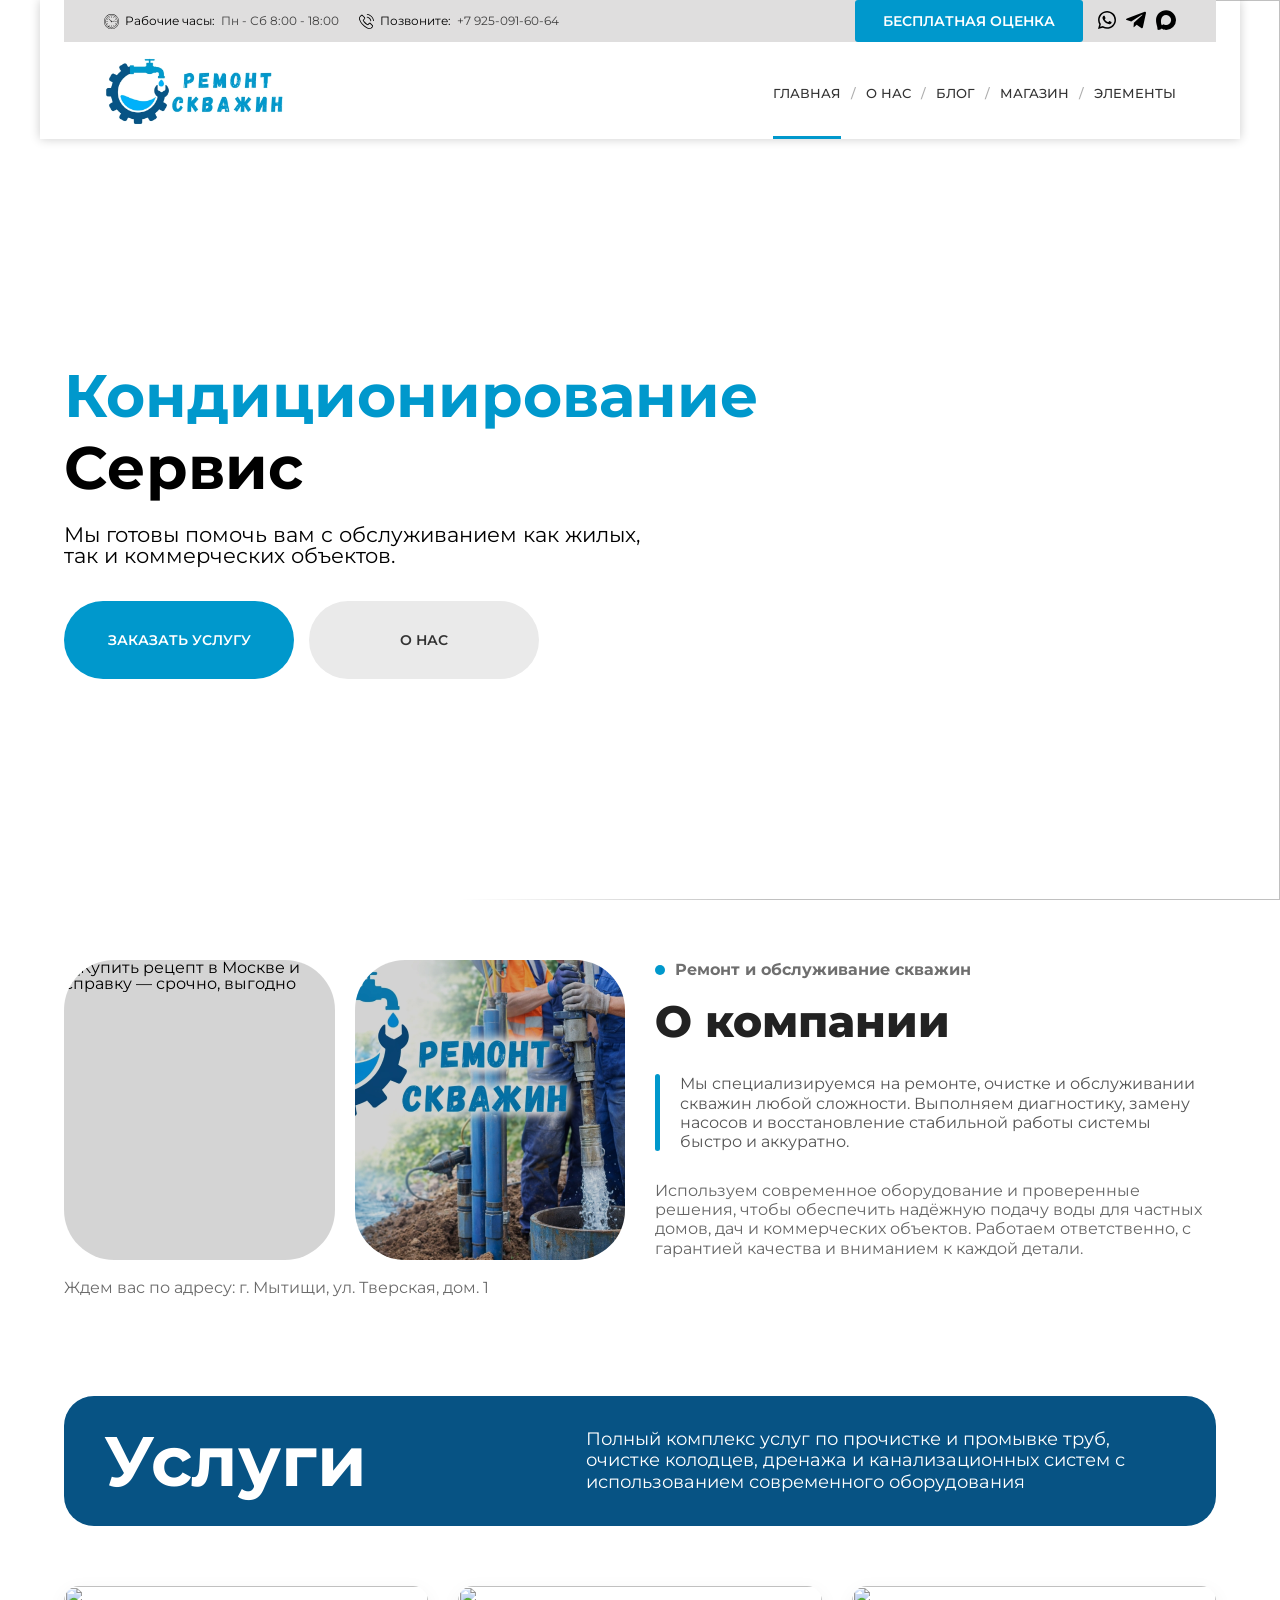
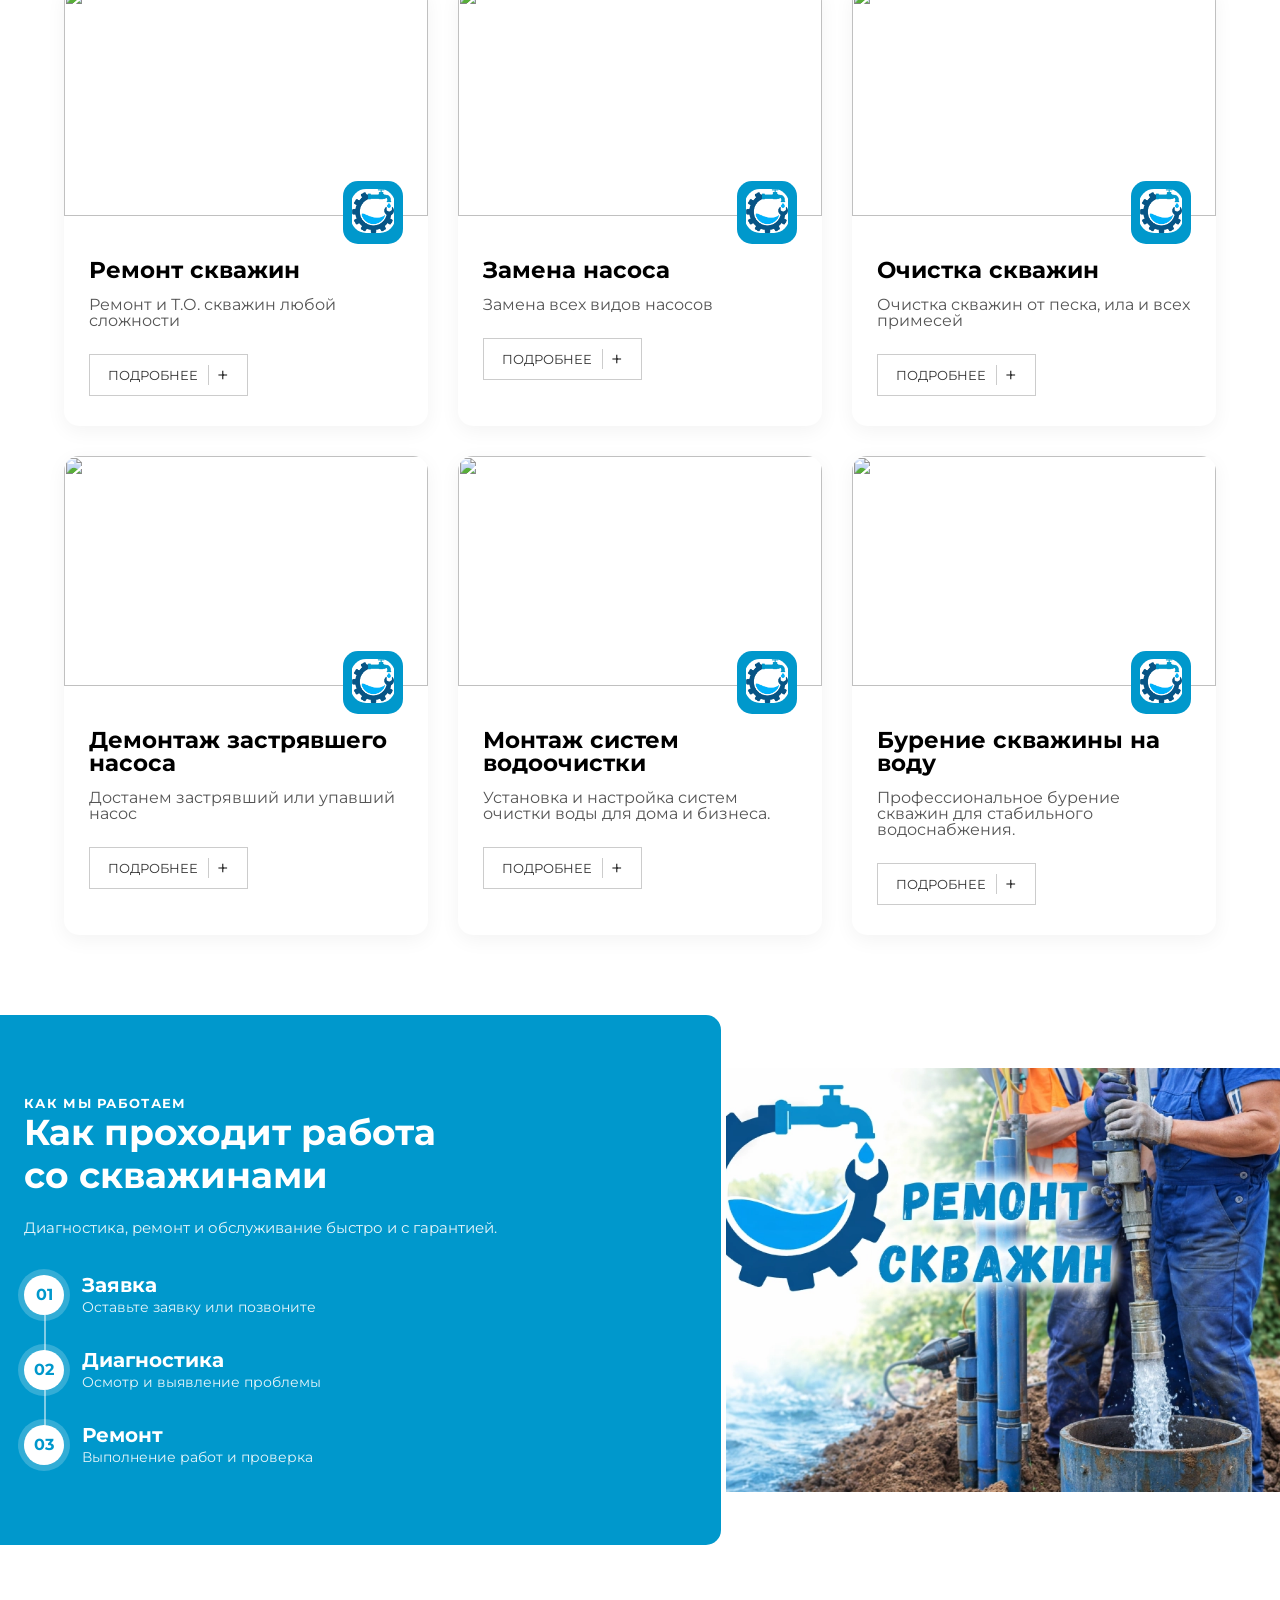
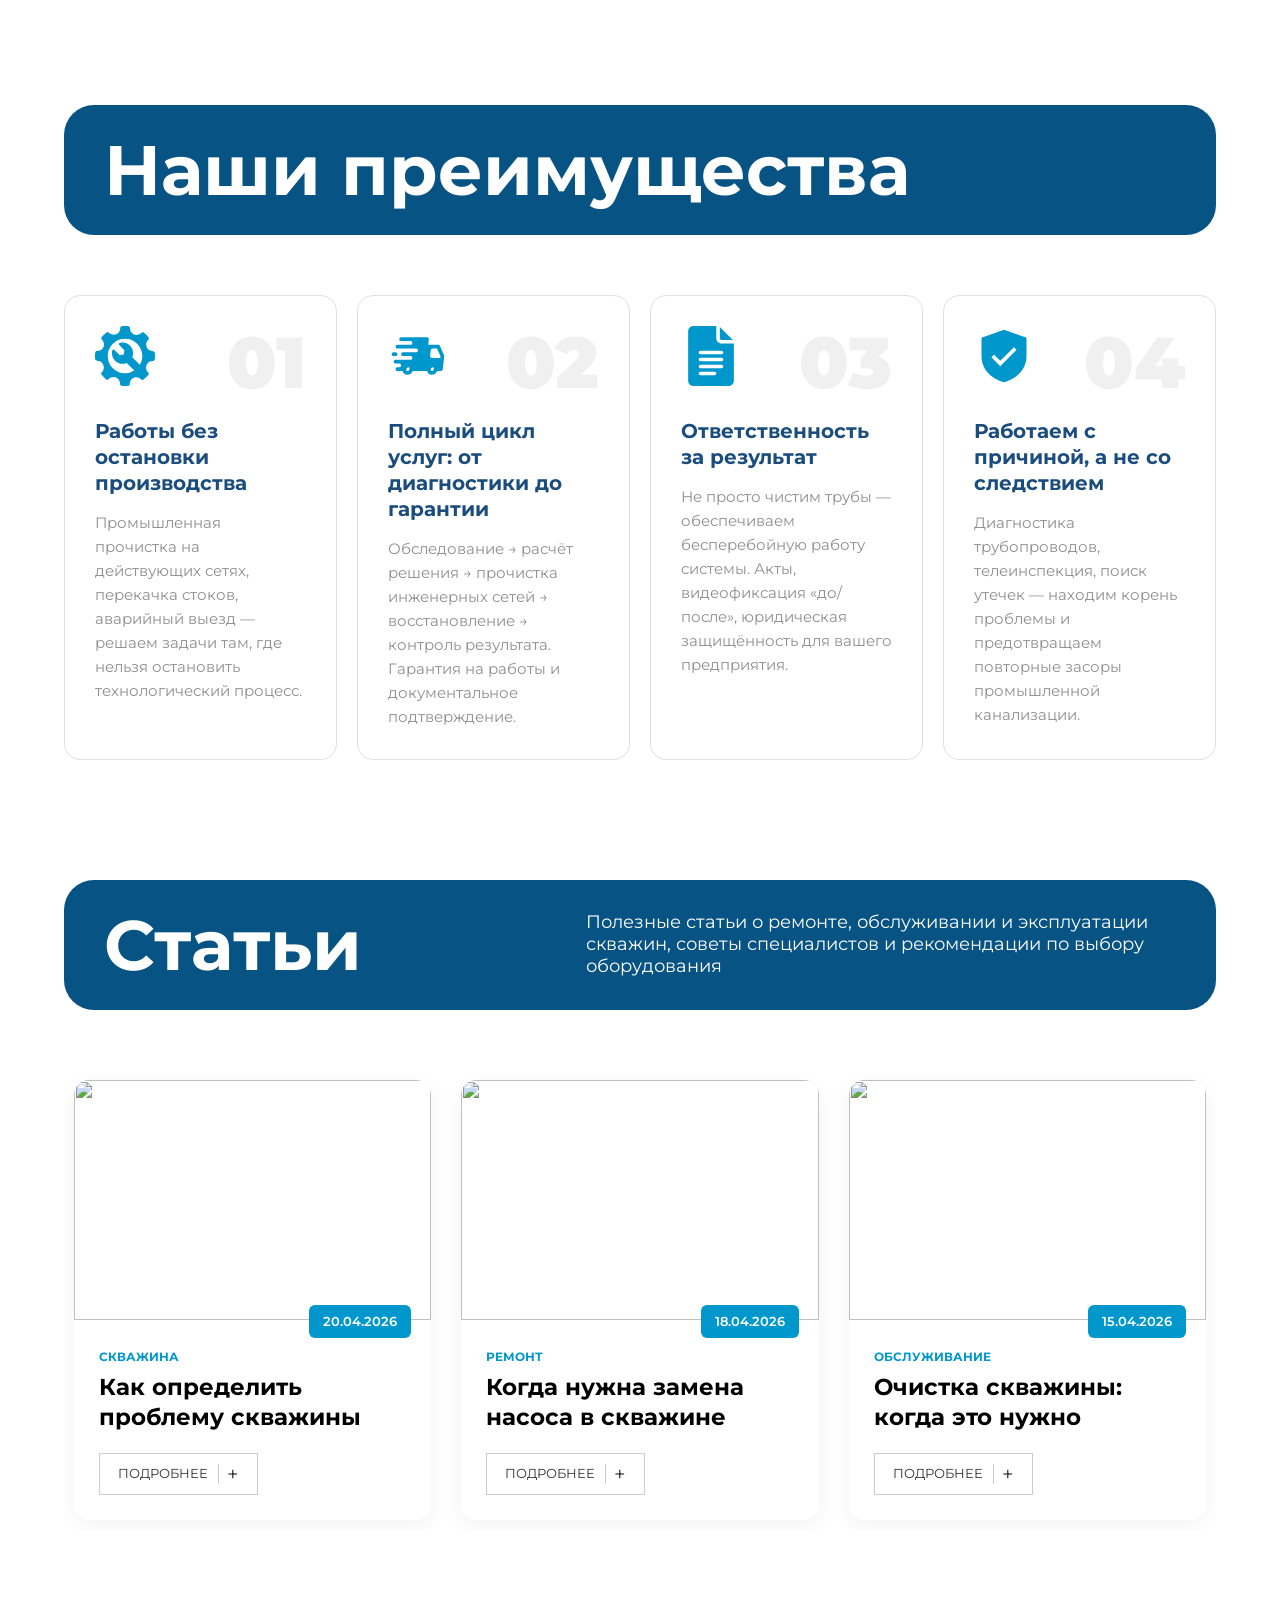
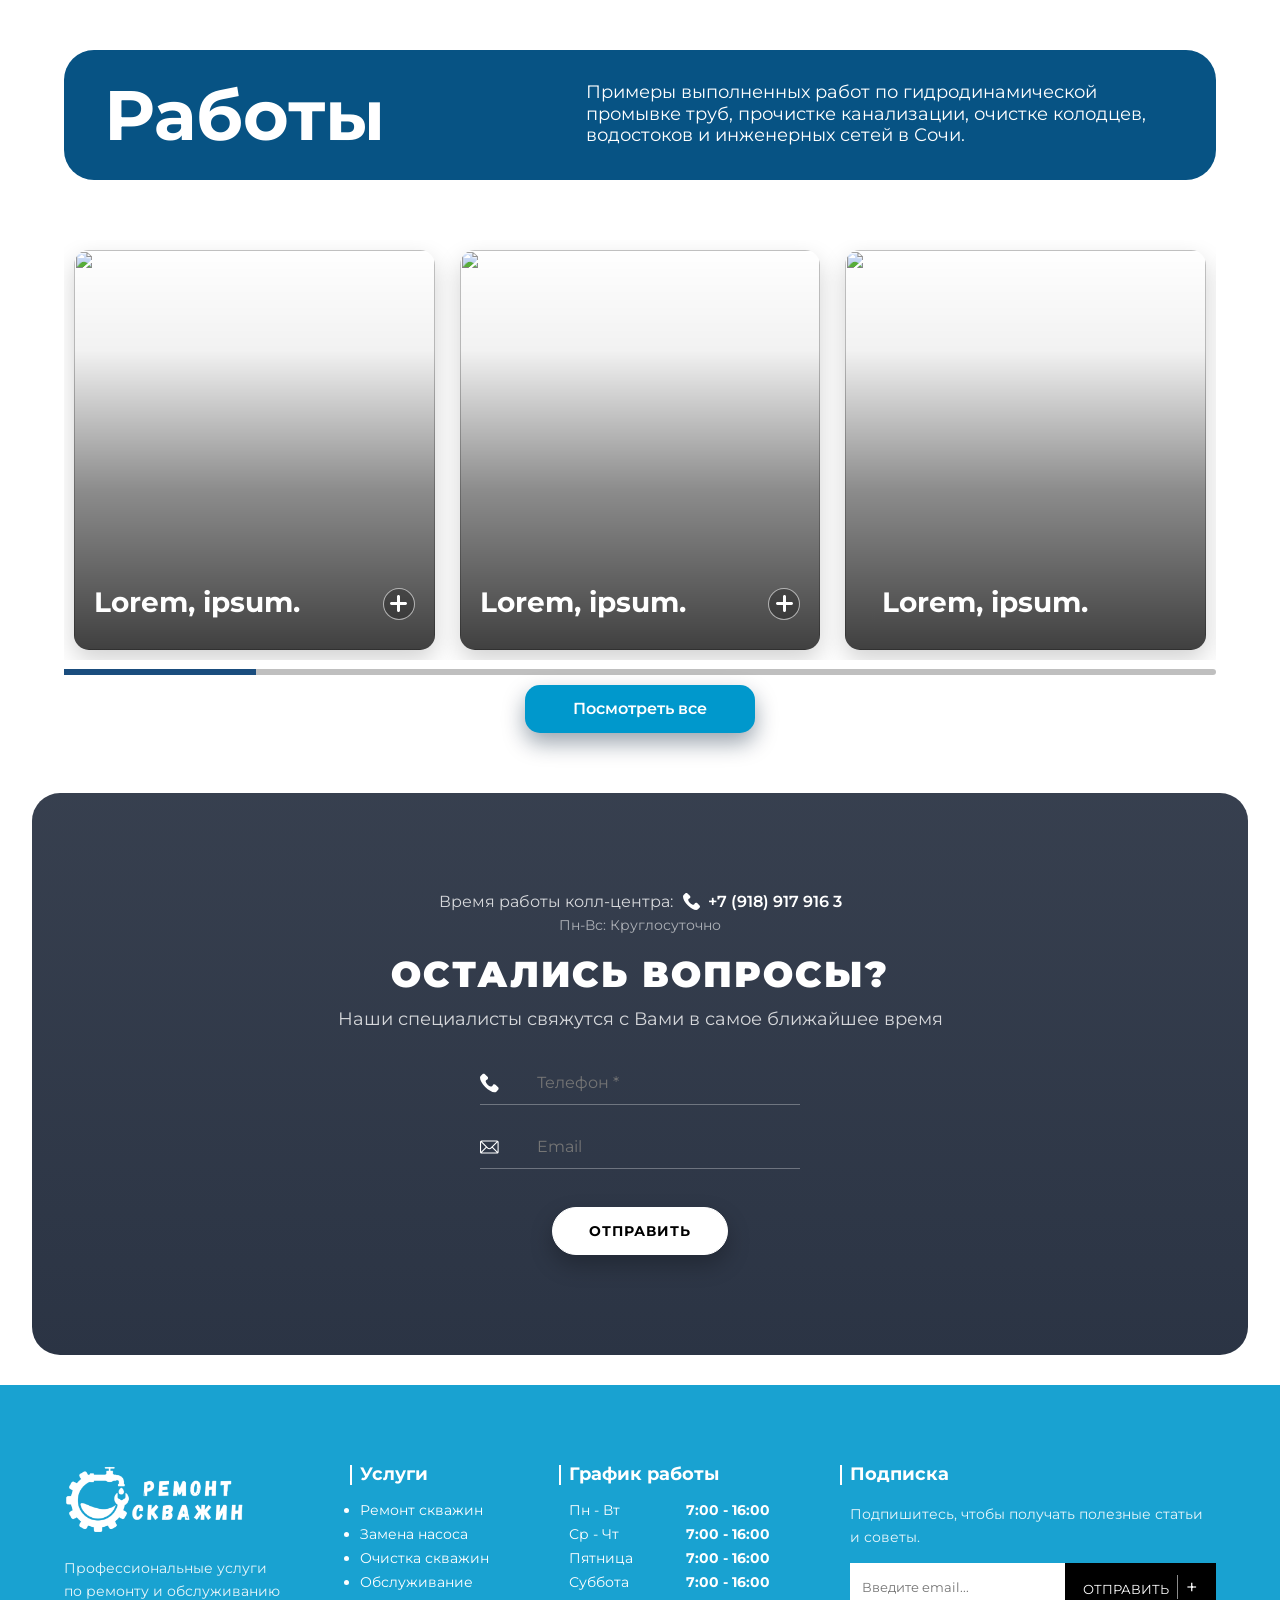
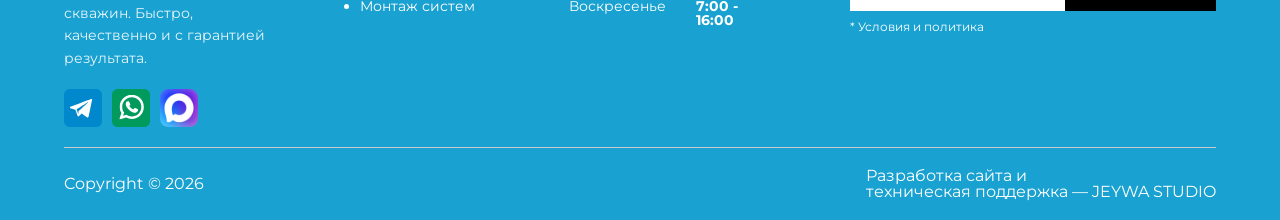
==== commit 9a230cbd: "new" ====
--- a/index.html
+++ b/index.html
@@ -88,7 +88,7 @@
                   ></path>
                 </g>
               </svg>
-              Позвоните: <span>(+1) 555 234-8765</span>
+              Позвоните: <span>+7 925-091-60-64</span>
             </a>
           </div>
 
@@ -217,6 +217,57 @@
           </div>
         </div>
       </section>
+      <section class="about">
+        <div class="container">
+          <div class="about-wrapper">
+            <!-- LEFT IMAGES -->
+            <div class="about-images">
+              <div class="about-img">
+                <img
+                  src="https://watersistems.ru/wp-content/uploads/2024/07/2-600x365.jpg"
+                  alt="Купить рецепт в Москве и справку — срочно, выгодно"
+                />
+              </div>
+              <div class="about-img">
+                <img
+                  src="/assests/img/remont.webp"
+                  alt="Купить рецепт в Москве и справку — срочно, выгодно"
+                />
+              </div>
+            </div>
+
+            <!-- RIGHT CONTENT -->
+            <div class="about-content">
+              <div class="about-label">
+                <span class="dot"></span>
+                <span>Ремонт и обслуживание скважин</span>
+              </div>
+
+              <h2 class="about-title">О компании</h2>
+
+              <div class="about-text-block">
+                <div class="accent-line"></div>
+                <p>
+                  Мы специализируемся на ремонте, очистке и обслуживании скважин
+                  любой сложности. Выполняем диагностику, замену насосов и
+                  восстановление стабильной работы системы быстро и аккуратно.
+                </p>
+              </div>
+
+              <p class="about-text">
+                Используем современное оборудование и проверенные решения, чтобы
+                обеспечить надёжную подачу воды для частных домов, дач и
+                коммерческих объектов. Работаем ответственно, с гарантией
+                качества и вниманием к каждой детали.
+              </p>
+            </div>
+          </div>
+
+          <div class="about-footer">
+            Ждем вас по адресу: г. Мытищи, ул. Тверская, дом. 1
+          </div>
+        </div>
+      </section>
       <section class="services_cards">
         <div class="container">
           <div class="section_title">
@@ -397,6 +448,186 @@
           <!-- RIGHT IMAGE -->
           <div class="work_steps_right">
             <img src="/assests/img/remont.webp" alt="" />
+          </div>
+        </div>
+      </section>
+      <section class="advantages_section advantages_one">
+        <div class="container">
+          <div class="section_title">
+            <strong>Наши преимущества</strong>
+          </div>
+          <div class="advantages_grid">
+            <!-- Card 1 -->
+            <div class="advantage_card">
+              <div class="card_header">
+                <div class="icon_wrapper">
+                  <svg
+                    xmlns="http://www.w3.org/2000/svg"
+                    version="1.1"
+                    xmlns:xlink="http://www.w3.org/1999/xlink"
+                    width="60"
+                    height="60"
+                    x="0"
+                    y="0"
+                    viewBox="0 0 231.233 231.233"
+                    style="enable-background: new 0 0 512 512"
+                    xml:space="preserve"
+                    class=""
+                  >
+                    <g>
+                      <path
+                        d="M230.505 102.78c-.365-3.25-4.156-5.695-7.434-5.695-10.594 0-19.996-6.218-23.939-15.842-4.025-9.855-1.428-21.346 6.465-28.587a6.425 6.425 0 0 0 .705-8.721 114.457 114.457 0 0 0-18.316-18.498c-2.633-2.112-6.502-1.818-8.787.711-6.891 7.632-19.27 10.468-28.836 6.477-9.951-4.187-16.232-14.274-15.615-25.101a6.416 6.416 0 0 0-5.676-6.755c-8.637-1-17.35-1.029-26.012-.068a6.437 6.437 0 0 0-5.723 6.617c.375 10.721-5.977 20.63-15.832 24.667-9.451 3.861-21.744 1.046-28.621-6.519a6.444 6.444 0 0 0-8.725-.731 114.933 114.933 0 0 0-18.703 18.492 6.432 6.432 0 0 0 .689 8.784C34.194 59.3 36.789 70.89 32.61 80.86c-3.99 9.505-13.859 15.628-25.156 15.628-3.666-.118-6.275 2.345-6.68 5.679a115.898 115.898 0 0 0-.049 26.289c.365 3.264 4.268 5.688 7.582 5.688 10.07-.256 19.732 5.974 23.791 15.841 4.039 9.855 1.439 21.341-6.467 28.592-2.473 2.273-2.789 6.07-.701 8.709a114.863 114.863 0 0 0 18.287 18.505 6.43 6.43 0 0 0 8.801-.697c6.918-7.65 19.295-10.481 28.822-6.482 9.98 4.176 16.258 14.262 15.645 25.092a6.417 6.417 0 0 0 5.672 6.755c4.42.517 8.863.773 13.32.773 4.23 0 8.461-.231 12.692-.702a6.434 6.434 0 0 0 5.721-6.621c-.387-10.716 5.979-20.626 15.822-24.655 9.514-3.886 21.752-1.042 28.633 6.512a6.457 6.457 0 0 0 8.725.73 115.085 115.085 0 0 0 18.703-18.493 6.422 6.422 0 0 0-.689-8.788c-8.047-7.284-10.656-18.879-6.477-28.839 3.928-9.377 13.43-15.673 23.65-15.673l1.43.038c3.318.269 6.367-2.286 6.768-5.671a115.39 115.39 0 0 0 .05-26.29zm-114.889 79.49c-36.813 0-66.654-29.841-66.654-66.653s29.842-66.653 66.654-66.653 66.654 29.841 66.654 66.653c0 12.495-3.445 24.182-9.428 34.176l-29.186-29.187a40.761 40.761 0 0 0 3.228-15.957c0-10.915-4.251-21.176-11.97-28.893-7.717-7.717-17.978-11.967-28.891-11.967-3.642 0-7.267.484-10.774 1.439a4.628 4.628 0 0 0-3.201 3.224c-.418 1.574.053 3.187 1.283 4.418 0 0 14.409 14.52 19.23 19.34.505.505.504 1.71.433 2.144l-.045.317c-.486 5.3-1.423 11.662-2.196 14.107-.104.103-.202.19-.308.296-.111.111-.213.218-.32.328-2.477.795-8.937 1.743-14.321 2.225l.001-.029-.242.061a2.095 2.095 0 0 1-.229.011c-.582 0-1.438-.163-2.216-.94-5.018-5.018-18.862-18.763-18.862-18.763-1.242-1.238-2.516-1.498-3.365-1.498-1.979 0-3.751 1.43-4.309 3.481-3.811 14.103.229 29.273 10.546 39.591 7.719 7.718 17.981 11.968 28.896 11.968a40.77 40.77 0 0 0 15.956-3.228l29.503 29.503a66.317 66.317 0 0 1-35.867 10.486z"
+                        fill="#0098cc"
+                        opacity="1"
+                        data-original="#000000"
+                        class=""
+                      ></path>
+                    </g>
+                  </svg>
+                </div>
+                <span class="card_number">01</span>
+              </div>
+              <h3 class="advantage_title">Работы без остановки производства</h3>
+              <p class="advantage_text">
+                Промышленная прочистка на действующих сетях, перекачка стоков,
+                аварийный выезд — решаем задачи там, где нельзя остановить
+                технологический процесс.
+              </p>
+            </div>
+
+            <!-- Card 2 -->
+            <div class="advantage_card">
+              <div class="card_header">
+                <div class="icon_wrapper">
+                  <svg
+                    xmlns="http://www.w3.org/2000/svg"
+                    version="1.1"
+                    xmlns:xlink="http://www.w3.org/1999/xlink"
+                    width="80"
+                    height="80"
+                    x="0"
+                    y="0"
+                    viewBox="0 0 32 32"
+                    style="enable-background: new 0 0 512 512"
+                    xml:space="preserve"
+                    class=""
+                  >
+                    <g>
+                      <g data-name="40-Fast-delivery">
+                        <path
+                          d="m29.91 15.6-2.21-5a1 1 0 0 0-.91-.6h-5.35l.32-2.89a1 1 0 0 0-.25-.78 1 1 0 0 0-.74-.33H7a1 1 0 0 0 0 2h5a1 1 0 0 1 0 2H5a1 1 0 0 0 0 2h10a1 1 0 0 1 0 2H8a1 1 0 0 0 0 2h4a1 1 0 0 1 0 2H4a1 1 0 0 0 0 2h2a1 1 0 0 1 0 2H5a1 1 0 0 0 0 2h2.85a2.78 2.78 0 0 0 .6 1.14 2.58 2.58 0 0 0 1.93.86 3.13 3.13 0 0 0 2.83-2h7.64a2.78 2.78 0 0 0 .6 1.14 2.58 2.58 0 0 0 1.93.86 3.13 3.13 0 0 0 2.83-2h2a1 1 0 0 0 1-.89l.77-7a.89.89 0 0 0-.07-.51zM10.38 24a.55.55 0 0 1-.44-.19.9.9 0 0 1-.19-.7A1.23 1.23 0 0 1 10.83 22a.55.55 0 0 1 .44.19.9.9 0 0 1 .19.7A1.23 1.23 0 0 1 10.38 24zm13 0a.55.55 0 0 1-.44-.19.9.9 0 0 1-.19-.7A1.23 1.23 0 0 1 23.83 22a.55.55 0 0 1 .44.19.9.9 0 0 1 .19.7A1.23 1.23 0 0 1 23.38 24zm4.5-7h-4.42a1 1 0 0 1-.74-.33 1 1 0 0 1-.25-.78l.33-3a1 1 0 0 1 1-.88h2.33L28 16.16z"
+                          fill="#0098cc"
+                          opacity="1"
+                          data-original="#000000"
+                          class=""
+                        ></path>
+                        <path
+                          d="M4 16a1 1 0 0 0 0-2H3a1 1 0 0 0 0 2z"
+                          fill="#0098cc"
+                          opacity="1"
+                          data-original="#000000"
+                          class=""
+                        ></path>
+                      </g>
+                    </g>
+                  </svg>
+                </div>
+                <span class="card_number">02</span>
+              </div>
+              <h3 class="advantage_title">
+                Полный цикл услуг: от диагностики до гарантии
+              </h3>
+              <p class="advantage_text">
+                Обследование → расчёт решения → прочистка инженерных сетей →
+                восстановление → контроль результата. Гарантия на работы и
+                документальное подтверждение.
+              </p>
+            </div>
+
+            <!-- Card 3 -->
+            <div class="advantage_card">
+              <div class="card_header">
+                <div class="icon_wrapper">
+                  <svg
+                    xmlns="http://www.w3.org/2000/svg"
+                    version="1.1"
+                    xmlns:xlink="http://www.w3.org/1999/xlink"
+                    width="60"
+                    height="60"
+                    x="0"
+                    y="0"
+                    viewBox="0 0 512 512"
+                    style="enable-background: new 0 0 512 512"
+                    xml:space="preserve"
+                    class=""
+                  >
+                    <g>
+                      <path
+                        d="M106 512h300c24.814 0 45-20.186 45-45V150H346c-24.814 0-45-20.186-45-45V0H106C81.186 0 61 20.186 61 45v422c0 24.814 20.186 45 45 45zm60-301h180c8.291 0 15 6.709 15 15s-6.709 15-15 15H166c-8.291 0-15-6.709-15-15s6.709-15 15-15zm0 60h180c8.291 0 15 6.709 15 15s-6.709 15-15 15H166c-8.291 0-15-6.709-15-15s6.709-15 15-15zm0 60h180c8.291 0 15 6.709 15 15s-6.709 15-15 15H166c-8.291 0-15-6.709-15-15s6.709-15 15-15zm0 60h120c8.291 0 15 6.709 15 15s-6.709 15-15 15H166c-8.291 0-15-6.709-15-15s6.709-15 15-15z"
+                        fill="#0098cc"
+                        opacity="1"
+                        data-original="#000000"
+                        class=""
+                      ></path>
+                      <path
+                        d="M346 120h96.211L331 8.789V105c0 8.276 6.724 15 15 15z"
+                        fill="#0098cc"
+                        opacity="1"
+                        data-original="#000000"
+                        class=""
+                      ></path>
+                    </g>
+                  </svg>
+                </div>
+                <span class="card_number">03</span>
+              </div>
+              <h3 class="advantage_title">Ответственность за результат</h3>
+              <p class="advantage_text">
+                Не просто чистим трубы — обеспечиваем бесперебойную работу
+                системы. Акты, видеофиксация «до/после», юридическая
+                защищённость для вашего предприятия.
+              </p>
+            </div>
+
+            <!-- Card 4 -->
+            <div class="advantage_card">
+              <div class="card_header">
+                <div class="icon_wrapper">
+                  <svg
+                    xmlns="http://www.w3.org/2000/svg"
+                    version="1.1"
+                    xmlns:xlink="http://www.w3.org/1999/xlink"
+                    width="80"
+                    height="80"
+                    x="0"
+                    y="0"
+                    viewBox="0 0 32 32"
+                    style="enable-background: new 0 0 512 512"
+                    xml:space="preserve"
+                    class=""
+                  >
+                    <g>
+                      <path
+                        d="M16 1.936 4 6.3V16c0 10.96 11.645 13.942 11.762 13.972l.238.057.238-.057C16.355 29.942 28 26.96 28 16V6.3L16 1.936zm-2 19.478-4.707-4.707 1.414-1.414L14 18.586l7.293-7.293 1.414 1.414L14 21.414z"
+                        fill="#0098cc"
+                        opacity="1"
+                        data-original="#000000"
+                        class=""
+                      ></path>
+                    </g>
+                  </svg>
+                </div>
+                <span class="card_number">04</span>
+              </div>
+              <h3 class="advantage_title">
+                Работаем с причиной, а не со следствием
+              </h3>
+              <p class="advantage_text">
+                Диагностика трубопроводов, телеинспекция, поиск утечек — находим
+                корень проблемы и предотвращаем повторные засоры промышленной
+                канализации.
+              </p>
+            </div>
           </div>
         </div>
       </section>
@@ -506,6 +737,423 @@
           </div>
         </div>
       </section>
+      <section class="projects_section">
+        <div class="container">
+          <div class="section_title">
+            <strong>Работы</strong>
+            <p>
+              Примеры выполненных работ по гидродинамической промывке труб,
+              прочистке канализации, очистке колодцев, водостоков и инженерных
+              сетей в Сочи.
+            </p>
+          </div>
+
+          <div class="projects_swiper">
+            <div
+              class="swiper projectsSlider swiper-initialized swiper-horizontal swiper-backface-hidden"
+            >
+              <div
+                class="swiper-wrapper"
+                id="swiper-wrapper-81d7a6941012f779b"
+                aria-live="polite"
+                style="cursor: grab"
+              >
+                <div
+                  class="swiper-slide swiper-slide-active"
+                  role="group"
+                  aria-label="1 / 4"
+                  data-swiper-slide-index="0"
+                  style="width: 349px; margin-right: 25px"
+                >
+                  <a href="/" class="projects_card">
+                    <img
+                      class="xfieldimage image"
+                      loading="lazy"
+                      src="https://замена-насоса-мытищи.рф/__scale/uploads/s/s/6/s/s6szlabkmpob/img/autocrop/01cce5c9924e4f7366b7897600cb4085.jpg?quality=60&width=912&webp=1"
+                      alt=""
+                    />
+                    <span>
+                      <svg
+                        xmlns="http://www.w3.org/2000/svg"
+                        version="1.1"
+                        xmlns:xlink="http://www.w3.org/1999/xlink"
+                        width="17"
+                        height="17"
+                        x="0"
+                        y="0"
+                        viewBox="0 0 512 512"
+                        style="enable-background: new 0 0 512 512"
+                        xml:space="preserve"
+                        class=""
+                      >
+                        <g>
+                          <path
+                            d="M467 211H301V45c0-24.853-20.147-45-45-45s-45 20.147-45 45v166H45c-24.853 0-45 20.147-45 45s20.147 45 45 45h166v166c0 24.853 20.147 45 45 45s45-20.147 45-45V301h166c24.853 0 45-20.147 45-45s-20.147-45-45-45z"
+                            fill="#ffffff"
+                            opacity="1"
+                            data-original="#000000"
+                          ></path>
+                        </g>
+                      </svg>
+                    </span>
+                    <article>
+                      <strong>Lorem, ipsum.</strong>
+                      <p>Lorem ipsum dolor sit amet.</p>
+                    </article>
+                  </a>
+                </div>
+
+                <div
+                  class="swiper-slide swiper-slide-next"
+                  role="group"
+                  aria-label="2 / 4"
+                  data-swiper-slide-index="1"
+                  style="width: 349px; margin-right: 25px"
+                >
+                  <a href="/" class="projects_card">
+                    <img
+                      class="xfieldimage image"
+                      loading="lazy"
+                      src="https://замена-насоса-мытищи.рф/__scale/uploads/s/s/6/s/s6szlabkmpob/img/autocrop/4e51638041c2394b994ff20d7631528d.jpg?quality=60&width=456&webp=1"
+                      alt=""
+                    />
+                    <span>
+                      <svg
+                        xmlns="http://www.w3.org/2000/svg"
+                        version="1.1"
+                        xmlns:xlink="http://www.w3.org/1999/xlink"
+                        width="17"
+                        height="17"
+                        x="0"
+                        y="0"
+                        viewBox="0 0 512 512"
+                        style="enable-background: new 0 0 512 512"
+                        xml:space="preserve"
+                        class=""
+                      >
+                        <g>
+                          <path
+                            d="M467 211H301V45c0-24.853-20.147-45-45-45s-45 20.147-45 45v166H45c-24.853 0-45 20.147-45 45s20.147 45 45 45h166v166c0 24.853 20.147 45 45 45s45-20.147 45-45V301h166c24.853 0 45-20.147 45-45s-20.147-45-45-45z"
+                            fill="#ffffff"
+                            opacity="1"
+                            data-original="#000000"
+                          ></path>
+                        </g>
+                      </svg>
+                    </span>
+                    <article>
+                      <strong>Lorem, ipsum.</strong>
+                      <p>Lorem ipsum dolor sit amet consectetur.</p>
+                    </article>
+                  </a>
+                </div>
+
+                <div
+                  class="swiper-slide"
+                  role="group"
+                  aria-label="3 / 4"
+                  data-swiper-slide-index="2"
+                  style="width: 349px; margin-right: 25px"
+                >
+                  <a href="/" class="projects_card">
+                    <img
+                      class="xfieldimage image"
+                      loading="lazy"
+                      src="https://замена-насоса-мытищи.рф/__scale/uploads/s/s/6/s/s6szlabkmpob/img/autocrop/1056e523a53b8c26f0a6525dc1bf6d9f.jpg?quality=60&width=912&webp=1"
+                      alt=""
+                    />
+                    <svg
+                      xmlns="http://www.w3.org/2000/svg"
+                      version="1.1"
+                      xmlns:xlink="http://www.w3.org/1999/xlink"
+                      width="17"
+                      height="17"
+                      x="0"
+                      y="0"
+                      viewBox="0 0 512 512"
+                      style="enable-background: new 0 0 512 512"
+                      xml:space="preserve"
+                      class=""
+                    >
+                      <g>
+                        <path
+                          d="M467 211H301V45c0-24.853-20.147-45-45-45s-45 20.147-45 45v166H45c-24.853 0-45 20.147-45 45s20.147 45 45 45h166v166c0 24.853 20.147 45 45 45s45-20.147 45-45V301h166c24.853 0 45-20.147 45-45s-20.147-45-45-45z"
+                          fill="#ffffff"
+                          opacity="1"
+                          data-original="#000000"
+                        ></path>
+                      </g>
+                    </svg>
+                    <article>
+                      <strong>Lorem, ipsum.</strong>
+                      <p>Lorem ipsum dolor sit amet.</p>
+                    </article>
+                  </a>
+                </div>
+                <div
+                  class="swiper-slide swiper-slide-active"
+                  role="group"
+                  aria-label="1 / 4"
+                  data-swiper-slide-index="0"
+                  style="width: 349px; margin-right: 25px"
+                >
+                  <a href="/" class="projects_card">
+                    <img
+                      class="xfieldimage image"
+                      loading="lazy"
+                      src="https://замена-насоса-мытищи.рф/__scale/uploads/s/s/6/s/s6szlabkmpob/img/autocrop/01cce5c9924e4f7366b7897600cb4085.jpg?quality=60&width=912&webp=1"
+                      alt=""
+                    />
+                    <span>
+                      <svg
+                        xmlns="http://www.w3.org/2000/svg"
+                        version="1.1"
+                        xmlns:xlink="http://www.w3.org/1999/xlink"
+                        width="17"
+                        height="17"
+                        x="0"
+                        y="0"
+                        viewBox="0 0 512 512"
+                        style="enable-background: new 0 0 512 512"
+                        xml:space="preserve"
+                        class=""
+                      >
+                        <g>
+                          <path
+                            d="M467 211H301V45c0-24.853-20.147-45-45-45s-45 20.147-45 45v166H45c-24.853 0-45 20.147-45 45s20.147 45 45 45h166v166c0 24.853 20.147 45 45 45s45-20.147 45-45V301h166c24.853 0 45-20.147 45-45s-20.147-45-45-45z"
+                            fill="#ffffff"
+                            opacity="1"
+                            data-original="#000000"
+                          ></path>
+                        </g>
+                      </svg>
+                    </span>
+                    <article>
+                      <strong>Lorem, ipsum.</strong>
+                      <p>Lorem ipsum dolor sit amet.</p>
+                    </article>
+                  </a>
+                </div>
+
+                <div
+                  class="swiper-slide swiper-slide-next"
+                  role="group"
+                  aria-label="2 / 4"
+                  data-swiper-slide-index="1"
+                  style="width: 349px; margin-right: 25px"
+                >
+                  <a href="/" class="projects_card">
+                    <img
+                      class="xfieldimage image"
+                      loading="lazy"
+                      src="https://замена-насоса-мытищи.рф/__scale/uploads/s/s/6/s/s6szlabkmpob/img/autocrop/4e51638041c2394b994ff20d7631528d.jpg?quality=60&width=456&webp=1"
+                      alt=""
+                    />
+                    <span>
+                      <svg
+                        xmlns="http://www.w3.org/2000/svg"
+                        version="1.1"
+                        xmlns:xlink="http://www.w3.org/1999/xlink"
+                        width="17"
+                        height="17"
+                        x="0"
+                        y="0"
+                        viewBox="0 0 512 512"
+                        style="enable-background: new 0 0 512 512"
+                        xml:space="preserve"
+                        class=""
+                      >
+                        <g>
+                          <path
+                            d="M467 211H301V45c0-24.853-20.147-45-45-45s-45 20.147-45 45v166H45c-24.853 0-45 20.147-45 45s20.147 45 45 45h166v166c0 24.853 20.147 45 45 45s45-20.147 45-45V301h166c24.853 0 45-20.147 45-45s-20.147-45-45-45z"
+                            fill="#ffffff"
+                            opacity="1"
+                            data-original="#000000"
+                          ></path>
+                        </g>
+                      </svg>
+                    </span>
+                    <article>
+                      <strong>Lorem, ipsum.</strong>
+                      <p>Lorem ipsum dolor sit amet consectetur.</p>
+                    </article>
+                  </a>
+                </div>
+
+                <div
+                  class="swiper-slide"
+                  role="group"
+                  aria-label="3 / 4"
+                  data-swiper-slide-index="2"
+                  style="width: 349px; margin-right: 25px"
+                >
+                  <a href="/" class="projects_card">
+                    <img
+                      class="xfieldimage image"
+                      loading="lazy"
+                      src="https://замена-насоса-мытищи.рф/__scale/uploads/s/s/6/s/s6szlabkmpob/img/autocrop/1056e523a53b8c26f0a6525dc1bf6d9f.jpg?quality=60&width=912&webp=1"
+                      alt=""
+                    />
+                    <svg
+                      xmlns="http://www.w3.org/2000/svg"
+                      version="1.1"
+                      xmlns:xlink="http://www.w3.org/1999/xlink"
+                      width="17"
+                      height="17"
+                      x="0"
+                      y="0"
+                      viewBox="0 0 512 512"
+                      style="enable-background: new 0 0 512 512"
+                      xml:space="preserve"
+                      class=""
+                    >
+                      <g>
+                        <path
+                          d="M467 211H301V45c0-24.853-20.147-45-45-45s-45 20.147-45 45v166H45c-24.853 0-45 20.147-45 45s20.147 45 45 45h166v166c0 24.853 20.147 45 45 45s45-20.147 45-45V301h166c24.853 0 45-20.147 45-45s-20.147-45-45-45z"
+                          fill="#ffffff"
+                          opacity="1"
+                          data-original="#000000"
+                        ></path>
+                      </g>
+                    </svg>
+                    <article>
+                      <strong>Lorem, ipsum.</strong>
+                      <p>Lorem ipsum dolor sit amet.</p>
+                    </article>
+                  </a>
+                </div>
+              </div>
+              <span
+                class="swiper-notification"
+                aria-live="assertive"
+                aria-atomic="true"
+              ></span>
+            </div>
+            <div
+              class="projects__progress swiper-pagination-progressbar swiper-pagination-horizontal"
+            >
+              <span
+                class="swiper-pagination-progressbar-fill"
+                style="
+                  transform: translate3d(0px, 0px, 0px) scaleX(0.25) scaleY(1);
+                  transition-duration: 300ms;
+                "
+              ></span>
+            </div>
+          </div>
+
+          <div class="more_btn">
+            <a href="/">Посмотреть все</a>
+          </div>
+        </div>
+      </section>
+      <section class="contact-section">
+        <div class="contact-container">
+          <!-- Top Info -->
+          <div class="top-info">
+            <div class="work-time">
+              <span>Время работы колл-центра:</span>
+              <a href="tel:+79189179163" class="phone-link">
+                <svg
+                  xmlns="http://www.w3.org/2000/svg"
+                  version="1.1"
+                  xmlns:xlink="http://www.w3.org/1999/xlink"
+                  width="17"
+                  height="17"
+                  x="0"
+                  y="0"
+                  viewBox="0 0 513.64 513.64"
+                  style="enable-background: new 0 0 512 512"
+                  xml:space="preserve"
+                  class=""
+                >
+                  <g>
+                    <path
+                      d="m499.66 376.96-71.68-71.68c-25.6-25.6-69.12-15.359-79.36 17.92-7.68 23.041-33.28 35.841-56.32 30.72-51.2-12.8-120.32-79.36-133.12-133.12-7.68-23.041 7.68-48.641 30.72-56.32 33.28-10.24 43.52-53.76 17.92-79.36l-71.68-71.68c-20.48-17.92-51.2-17.92-69.12 0L18.38 62.08c-48.64 51.2 5.12 186.88 125.44 307.2s256 176.641 307.2 125.44l48.64-48.64c17.921-20.48 17.921-51.2 0-69.12z"
+                      fill="#ffffff"
+                      opacity="1"
+                      data-original="#000000"
+                      class=""
+                    ></path>
+                  </g>
+                </svg>
+                +7 (918) 917 916 3
+              </a>
+            </div>
+            <div class="schedule">Пн-Вс: Круглосуточно</div>
+          </div>
+
+          <!-- Title -->
+          <h2 class="contact-title">Остались вопросы?</h2>
+          <p class="contact-subtitle">
+            Наши специалисты свяжутся с Вами в самое ближайшее время
+          </p>
+
+          <!-- Form -->
+          <form class="contact-form" onsubmit="handleSubmit(event)">
+            <div class="form-row">
+              <div class="form-group">
+                <input
+                  type="tel"
+                  class="form-input"
+                  placeholder="Телефон *"
+                  required=""
+                />
+                <svg
+                  xmlns="http://www.w3.org/2000/svg"
+                  version="1.1"
+                  xmlns:xlink="http://www.w3.org/1999/xlink"
+                  width="20"
+                  height="20"
+                  x="0"
+                  y="0"
+                  viewBox="0 0 513.64 513.64"
+                  style="enable-background: new 0 0 512 512"
+                  xml:space="preserve"
+                  class=""
+                >
+                  <g>
+                    <path
+                      d="m499.66 376.96-71.68-71.68c-25.6-25.6-69.12-15.359-79.36 17.92-7.68 23.041-33.28 35.841-56.32 30.72-51.2-12.8-120.32-79.36-133.12-133.12-7.68-23.041 7.68-48.641 30.72-56.32 33.28-10.24 43.52-53.76 17.92-79.36l-71.68-71.68c-20.48-17.92-51.2-17.92-69.12 0L18.38 62.08c-48.64 51.2 5.12 186.88 125.44 307.2s256 176.641 307.2 125.44l48.64-48.64c17.921-20.48 17.921-51.2 0-69.12z"
+                      fill="#ffffff"
+                      opacity="1"
+                      data-original="#000000"
+                      class=""
+                    ></path>
+                  </g>
+                </svg>
+              </div>
+              <div class="form-group">
+                <input type="email" class="form-input" placeholder="Email" />
+                <svg
+                  xmlns="http://www.w3.org/2000/svg"
+                  version="1.1"
+                  xmlns:xlink="http://www.w3.org/1999/xlink"
+                  width="20"
+                  height="20"
+                  x="0"
+                  y="0"
+                  viewBox="0 0 512 512"
+                  style="enable-background: new 0 0 512 512"
+                  xml:space="preserve"
+                  class=""
+                >
+                  <g>
+                    <path
+                      d="M467 76H45C20.137 76 0 96.262 0 121v270c0 24.885 20.285 45 45 45h422c24.655 0 45-20.03 45-45V121c0-24.694-20.057-45-45-45zm-6.302 30L287.82 277.967c-8.5 8.5-19.8 13.18-31.82 13.18s-23.32-4.681-31.848-13.208L51.302 106h409.396zM30 384.894V127.125L159.638 256.08 30 384.894zM51.321 406l129.587-128.763 22.059 21.943c14.166 14.166 33 21.967 53.033 21.967s38.867-7.801 53.005-21.939l22.087-21.971L460.679 406H51.321zM482 384.894 352.362 256.08 482 127.125v257.769z"
+                      fill="#ffffff"
+                      opacity="1"
+                      data-original="#000000"
+                      class=""
+                    ></path>
+                  </g>
+                </svg>
+              </div>
+            </div>
+            <button type="submit" class="submit-btn">Отправить</button>
+          </form>
+        </div>
+      </section>
     </main>
     <footer class="footer">
       <!-- OVERLAY BG -->
@@ -579,18 +1227,17 @@
           </div>
         </div>
         <div class="footer-bottom">
-        <div>
-          <p>Copyright © <span id="year"></span></p>
+          <div>
+            <p>Copyright © <span id="year"></span></p>
+          </div>
+          <a href="https://jeywastudio.com/">
+            Разработка сайта и <br />
+            техническая поддержка — JEYWA STUDIO
+          </a>
         </div>
-        <a href="https://jeywastudio.com/">
-          Разработка сайта и <br />
-          техническая поддержка — JEYWA STUDIO
-        </a>
       </div>
-      </div>
 
       <!-- BOTTOM -->
-      
     </footer>
     <script src="https://cdn.jsdelivr.net/npm/swiper@11/swiper-bundle.min.js"></script>
 
--- a/assests/css/style.css
+++ b/assests/css/style.css
@@ -550,7 +550,8 @@
   color: #fff;
   padding-top: 80px;
 
-  background: url("https://www.themelooks.biz/demo/repserv/html/preview/assets/img/bg/footer-bg2.png") center/cover no-repeat;
+  background: url("https://www.themelooks.biz/demo/repserv/html/preview/assets/img/bg/footer-bg2.png")
+    center/cover no-repeat;
 }
 
 /* 🔥 OVERLAY */
@@ -579,28 +580,29 @@
   font-weight: 700;
   position: relative;
 }
-.footer_col h4::after{
+.footer_col h4::after {
   width: 2px;
-    height: 20px;
-    position: absolute;
-    left: -10px;
-    background-color: #fff;
-    top: 0;
-    content: "";
+  height: 20px;
+  position: absolute;
+  left: -10px;
+  background-color: #fff;
+  top: 0;
+  content: "";
 }
 .footer_col p {
   font-size: 14px;
   line-height: 1.6;
   opacity: 0.9;
 }
-ul li, ul{
+ul li,
+ul {
   list-style: disc;
 }
 /* LOGO */
 .footer_logo img {
   width: 180px;
   margin-bottom: 20px;
-  filter: brightness(0) invert(1)
+  filter: brightness(0) invert(1);
 }
 
 /* SOCIAL */
@@ -609,7 +611,7 @@
   display: flex;
   gap: 10px;
 }
-.footer_social img{
+.footer_social img {
   width: 100%;
 }
 
@@ -630,8 +632,6 @@
   color: var(--blue-2);
 }
 
-
-
 .footer_col ul li {
   margin-bottom: 10px;
   font-size: 14px;
@@ -644,7 +644,7 @@
   gap: 30px;
 }
 
-footer form button span{
+footer form button span {
   font-size: 20px;
   border-left: 1px solid #ccccccae;
   padding-left: 8px;
@@ -663,10 +663,10 @@
   justify-content: space-between;
   padding: 20px 0;
   position: relative;
-  border-top: .5px solid #ccc;
+  border-top: 0.5px solid #ccc;
   z-index: 10;
 }
-.swiper-horizontal{
+.swiper-horizontal {
   padding: 10px !important;
 }
 .footer-bottom > a:hover {
@@ -734,6 +734,800 @@
   font-size: 14px;
 }
 
+.about {
+  padding: 60px 0 60px;
+}
+
+.about-wrapper {
+  display: grid;
+  grid-template-columns: 1fr 1fr;
+  align-items: center;
+  gap: 30px;
+}
+
+.about-images {
+  display: flex;
+  gap: 20px;
+}
+
+.about-img {
+  width: 100%;
+  height: 300px;
+  max-height: 300px;
+  border-radius: 50px;
+  overflow: hidden;
+  position: relative;
+}
+
+.about-img img {
+  width: 100%;
+  height: 100%;
+  object-fit: cover;
+  position: relative;
+}
+.about-img::after {
+  position: absolute;
+  content: "";
+  top: 0;
+  left: 0;
+  height: 100%;
+  width: 100%;
+  background: rgba(0, 0, 0, 0.17);
+}
+
+.about-label {
+  display: flex;
+  align-items: center;
+  gap: 10px;
+  font-size: 16px;
+  font-weight: bold;
+  color: #6f6f6f;
+  margin-bottom: 20px;
+}
+
+.dot {
+  width: 10px;
+  height: 10px;
+  background: var(--blue-2);
+  border-radius: 50%;
+}
+
+.about-title {
+  font-size: 34px;
+  font-weight: 800;
+  line-height: 1.05;
+  margin-bottom: 30px;
+  color: #222;
+}
+
+.about-text-block {
+  display: flex;
+  gap: 20px;
+  margin-bottom: 30px;
+}
+
+.accent-line {
+  width: 15px;
+  background: var(--blue-2);
+  border-radius: 3px;
+}
+
+.about-text-block p {
+  font-size: 16px;
+  color: #555;
+  line-height: 1.2;
+}
+
+.about-text {
+  font-size: 16px;
+  color: #666;
+  line-height: 1.2;
+}
+
+.about-footer {
+  margin-top: 20px;
+  text-align: left;
+  font-size: 16px;
+  color: #6b6b6b;
+}
+
+html {
+  scroll-behavior: smooth;
+}
+.advantages_section {
+  padding-bottom: 60px;
+  margin-top: 80px;
+  .advantages_grid {
+    display: grid;
+    grid-template-columns: repeat(1, 1fr);
+    gap: 20px;
+    .advantage_card {
+      background: white;
+      border-radius: 16px;
+      padding: 30px;
+      position: relative;
+      transition: all 0.3s ease;
+      border: 1px solid #e0e0e0;
+      .card_header {
+        display: flex;
+        justify-content: space-between;
+        align-items: flex-start;
+        margin-bottom: 20px;
+        .icon_wrapper {
+          width: 60px;
+          height: 60px;
+          display: flex;
+          align-items: center;
+          justify-content: center;
+          i {
+            font-size: 48px;
+            color: var(--secondary);
+            stroke-width: 1.5px;
+          }
+        }
+        .card_number {
+          font-size: 72px;
+          font-weight: 900;
+
+          color: #f0f0f0;
+          line-height: 1;
+        }
+      }
+      .advantage_title {
+        font-size: 20px;
+        font-weight: 700;
+        color: var(--primary);
+        margin-bottom: 15px;
+        line-height: 1.3;
+      }
+      .advantage_text {
+        font-size: 15px;
+        color: var(--tertiary);
+        line-height: 1.6;
+      }
+    }
+
+    @media (min-width: 640px) {
+      grid-template-columns: repeat(2, 1fr);
+    }
+    @media (min-width: 1024px) {
+      grid-template-columns: repeat(4, 1fr);
+    }
+  }
+}
+
+:is(footer, .contact_wrapper) .socialContainer {
+  border-radius: 12px;
+}
+
+.Tabs_button__F1b7d:focus-visible {
+  color: #121214;
+}
+
+.Tabs_button__F1b7d:focus-visible .Tabs_wrapper__2b_4x > :first-child {
+  color: #4f4e57;
+  background-color: #dae3e3;
+}
+
+.Tabs_button__F1b7d:focus-visible .Tabs_wrapper__2b_4x > :nth-child(2) {
+  color: var(--color-green);
+  background-color: #eaedf6;
+}
+
+@supports not selector(:focus-visible) {
+}
+
+.switch:has(.circle:checked) {
+  background: var(--color-offwhite);
+}
+
+.switch:has(.circle:checked) > .sun {
+  opacity: 1;
+}
+
+.switch:has(.circle:checked) > .moon {
+  opacity: 0;
+}
+.mapboxgl-ctrl button:not(:disabled):hover {
+  background-color: rgb(0 0 0/5%);
+}
+
+.mapboxgl-ctrl-group button:focus:focus-visible {
+  box-shadow: 0 0 2px 2px #0096ff;
+}
+
+.mapboxgl-ctrl-group button:focus:not(:focus-visible) {
+  box-shadow: none;
+}
+
+.mapboxgl-ctrl button:not(:disabled):hover {
+  background-color: rgb(0 0 0/5%);
+}
+
+.mapboxgl-ctrl-group button:focus:focus-visible {
+  box-shadow: 0 0 2px 2px #0096ff;
+}
+
+.mapboxgl-ctrl-group button:focus:not(:focus-visible) {
+  box-shadow: none;
+}
+
+.text-styles ul li::marker {
+  color: #92b33d;
+}
+
+.page-catalog2-main-list-item-ava-list:focus-visible {
+  outline: none;
+}
+
+.quote-form-submit:hover:not(:disabled) svg {
+  transform: translateX(4px);
+}
+
+.mapboxgl-ctrl button:not(:disabled):hover {
+  background-color: rgb(0 0 0/5%);
+}
+
+.mapboxgl-ctrl-group button:focus:not(:focus-visible) {
+  box-shadow: none;
+}
+
+.phone-input:has(input:focus) {
+  border-color: #006525;
+}
+
+.services_detail_content article :is(ol, ul),
+.detail_section_one_inner_content :is(ul, ol) {
+  padding-left: 20px;
+}
+.services_detail_content :is(h2, h3) {
+  font-size: 20px;
+  font-weight: bold;
+  color: var(--primary);
+  opacity: 1;
+  margin-bottom: 20px;
+}
+
+:root {
+  --primary: #1a4d7e;
+  --primary-hover: #17a9da;
+  --secondary: #075384;
+  --tertiary: #8f8f8f;
+  --fourty: #4a5568;
+
+  --white: #ffffff;
+  --border: #e4e6ed;
+}
+
+.projects_section {
+  padding-bottom: 60px;
+  @media screen and (min-width: 992px) {
+    margin-top: 60px;
+  }
+
+  .projects_swiper {
+    position: relative;
+
+    .projects__progress {
+      position: absolute;
+      bottom: -15px;
+      border-radius: 5px;
+      top: unset;
+      height: 6px;
+      span {
+        &.swiper-pagination-progressbar-fill {
+          background: var(--primary);
+        }
+      }
+    }
+  }
+}
+
+.projects_card {
+  position: relative;
+  overflow: hidden;
+  border-radius: var(--br);
+  display: flex;
+  align-items: flex-end;
+  padding: 20px;
+  height: 400px;
+  box-shadow: 0 10px 24px rgba(0, 0, 0, 0.18);
+  transition: box-shadow 0.4s ease;
+  &:after {
+    content: "";
+    inset: 0;
+    width: 100%;
+    height: 100%;
+    display: block;
+    position: absolute;
+    background: linear-gradient(
+      to top,
+      rgba(0, 0, 0, 0.75) 0%,
+      rgba(0, 0, 0, 0.45) 40%,
+      rgba(0, 0, 0, 0.05) 75%,
+      transparent 100%
+    );
+  }
+  &:hover {
+    box-shadow: 0 18px 40px rgba(0, 0, 0, 0.3);
+    span {
+      i {
+        transform: rotate(45deg);
+      }
+    }
+    img {
+      transform: scale(1.1);
+    }
+    article {
+      p {
+        max-height: 100px;
+        opacity: 0.8;
+        visibility: visible;
+      }
+    }
+  }
+  span {
+    position: absolute;
+    bottom: 30px;
+    right: 20px;
+    color: #fff;
+    z-index: 4;
+    width: 32px;
+    height: 32px;
+    border-radius: 999px;
+    border: 1px solid rgba(255, 255, 255, 0.6);
+    display: flex;
+    align-items: center;
+    justify-content: center;
+    background: rgba(0, 0, 0, 0.25);
+    i {
+      transition: 0.3s ease-in-out;
+    }
+  }
+  img {
+    position: absolute;
+    inset: 0;
+    transition: 0.3s ease-in-out;
+    width: 100%;
+    object-fit: cover;
+    height: 100%;
+    display: block;
+  }
+  article {
+    display: flex;
+    flex-direction: column;
+    position: relative;
+    z-index: 4;
+    row-gap: 10px;
+    margin-right: 40px;
+    strong {
+      font-size: 28px;
+      font-weight: bold;
+      color: #fff;
+      line-height: 1.2;
+      display: -webkit-box;
+      -webkit-line-clamp: 2;
+      overflow: hidden;
+      text-overflow: ellipsis;
+      -webkit-box-orient: vertical;
+    }
+    p {
+      color: #fff;
+      font-size: 1rem;
+      line-height: 1.2;
+      font-weight: normal;
+      opacity: 0;
+      max-height: 0;
+      overflow: hidden;
+      visibility: hidden;
+      transition:
+        max-height 0.8s cubic-bezier(0.4, 0, 0.2, 1),
+        opacity 0.5s ease,
+        transform 0.6s cubic-bezier(0.4, 0, 0.2, 1);
+      display: -webkit-box;
+      -webkit-line-clamp: 2;
+      -webkit-box-orient: vertical;
+      text-overflow: ellipsis;
+    }
+  }
+}
+
+:is(footer, .contact_wrapper) .socialContainer {
+  border-radius: 12px;
+}
+
+.Tabs_button__F1b7d:focus-visible {
+  color: #121214;
+}
+
+.Tabs_button__F1b7d:focus-visible .Tabs_wrapper__2b_4x > :first-child {
+  color: #4f4e57;
+  background-color: #dae3e3;
+}
+
+.Tabs_button__F1b7d:focus-visible .Tabs_wrapper__2b_4x > :nth-child(2) {
+  color: var(--color-green);
+  background-color: #eaedf6;
+}
+
+@supports not selector(:focus-visible) {
+}
+
+.switch:has(.circle:checked) {
+  background: var(--color-offwhite);
+}
+
+.switch:has(.circle:checked) > .sun {
+  opacity: 1;
+}
+
+.switch:has(.circle:checked) > .moon {
+  opacity: 0;
+}
+.mapboxgl-ctrl button:not(:disabled):hover {
+  background-color: rgb(0 0 0/5%);
+}
+
+.mapboxgl-ctrl-group button:focus:not(:focus-visible) {
+  box-shadow: none;
+}
+
+.mapboxgl-ctrl button:not(:disabled):hover {
+  background-color: rgb(0 0 0/5%);
+}
+
+.mapboxgl-ctrl-group button:focus:not(:focus-visible) {
+  box-shadow: none;
+}
+
+/* Right Card - Contact Center */
+
+.text-styles ul li::marker {
+  color: #92b33d;
+}
+.projects_card article strong {
+  text-decoration: none !important;
+  border-bottom: none !important;
+}
+.page-catalog2-main-list-item-ava-list:focus-visible {
+  outline: none;
+}
+a,
+strong {
+  text-decoration: none;
+}
+.quote-form-submit:hover:not(:disabled) svg {
+  transform: translateX(4px);
+}
+
+.mapboxgl-ctrl button:not(:disabled):hover {
+  background-color: rgb(0 0 0/5%);
+}
+
+.mapboxgl-ctrl-group button:focus:not(:focus-visible) {
+  box-shadow: none;
+}
+
+.phone-input:has(input:focus) {
+  border-color: #006525;
+}
+
+.services_detail_content article :is(ol, ul),
+.detail_section_one_inner_content :is(ul, ol) {
+  padding-left: 20px;
+}
+.services_detail_content :is(h2, h3) {
+  font-size: 20px;
+  font-weight: bold;
+  color: var(--primary);
+  opacity: 1;
+  margin-bottom: 20px;
+}
+@media screen and (min-width: 992px) {
+  .services_detail_content :is(h2, h3) {
+    font-size: 36px;
+  }
+}
+
+.more_btn {
+  display: flex;
+  align-items: center;
+  justify-content: center;
+  margin-top: clamp(15px, 2vw, 30px);
+
+  a {
+    display: inline-flex;
+    align-items: center;
+    justify-content: center;
+    padding: 1rem 3rem;
+    border-radius: var(--br);
+    font-size: clamp(14px, 1.5vw, 16px);
+    font-weight: 600;
+    color: #fff;
+    border: none;
+    cursor: pointer;
+    position: relative;
+    background-color: var(--blue-2);
+    text-decoration: none;
+    overflow: hidden;
+    width: fit-content;
+    z-index: 1;
+    font-family: inherit;
+    box-shadow: 0 10px 22px rgba(5, 27, 52, 0.4);
+    transition:
+      background-color 0.25s ease,
+      box-shadow 0.25s ease,
+      transform 0.25s ease,
+      color 0.25s ease;
+
+    &::before {
+      content: "";
+      position: absolute;
+      left: 0;
+      top: 0;
+      width: 100%;
+      height: 100%;
+      background-color: rgba(255, 255, 255, 0.12);
+      transform: translateX(-100%);
+      transition: transform 0.4s cubic-bezier(0.4, 0, 0.2, 1);
+      z-index: -1;
+    }
+
+    &:hover {
+      color: #fff;
+      background-color: var(--primary-hover);
+
+      &::before {
+        transform: translateX(0);
+      }
+    }
+
+    &:active {
+      /* Klik effekti */
+      transform: scale(0.98);
+    }
+  }
+}
+
+.contact-section {
+  padding: 60px 0;
+  position: relative;
+  border-radius: 28px;
+  margin: 0 auto 30px;
+  overflow: hidden;
+  min-height: 460px;
+  max-width: 95%;
+  display: flex;
+  align-items: center;
+  justify-content: center;
+  background:
+    linear-gradient(rgba(20, 30, 48, 0.85), rgba(20, 30, 48, 0.9)),
+    url("https://i.pinimg.com/736x/76/a4/16/76a4166302c5e1c98ca04d57cc2a1de4.jpg")
+      center/cover;
+}
+
+.contact-container {
+  width: 100%;
+  max-width: 700px;
+  padding: 40px 32px;
+  text-align: center;
+}
+
+/* Top Info */
+.top-info {
+  margin-bottom: 24px;
+}
+
+.work-time {
+  color: rgba(255, 255, 255, 0.8);
+  font-size: 16px;
+  margin-bottom: 8px;
+  display: flex;
+  align-items: center;
+  justify-content: center;
+  gap: 10px;
+  flex-wrap: wrap;
+}
+
+.phone-link {
+  color: #fff;
+  text-decoration: none;
+  font-weight: 600;
+  display: inline-flex;
+  align-items: center;
+  gap: 8px;
+  transition: color 0.3s ease;
+}
+
+.phone-link:hover {
+  color: var(--secondary);
+}
+
+.phone-link i {
+  font-size: 14px;
+}
+
+.schedule {
+  color: rgba(255, 255, 255, 0.6);
+  font-size: 14px;
+}
+
+/* Title */
+.contact-title {
+  font-size: clamp(26px, 4.5vw, 36px);
+  font-weight: 900;
+  color: white;
+  text-transform: uppercase;
+  margin-bottom: 14px;
+  letter-spacing: 2px;
+}
+
+.contact-subtitle {
+  color: rgba(255, 255, 255, 0.8);
+  font-size: clamp(14px, 2.2vw, 18px);
+  margin-bottom: 28px;
+  line-height: 1.5;
+}
+
+/* Form */
+.contact-form {
+  display: flex;
+  flex-direction: column;
+  gap: 18px;
+}
+
+.form-row {
+  display: grid;
+  max-width: 320px;
+  width: 100%;
+  margin: 0 auto;
+  grid-template-columns: repeat(1, 1fr);
+  gap: 20px;
+}
+
+.form-group {
+  position: relative;
+  display: flex;
+  flex-direction: row-reverse;
+  align-items: center;
+  border-bottom: 1px solid rgba(255, 255, 255, 0.3);
+}
+.cf_content{
+  color: #fff
+}
+.cf_content a{
+  color: #fff;
+  text-decoration: underline;
+}
+.form-input {
+  width: 100%;
+  background: transparent;
+  border: none;
+
+  padding: 12px 12px 12px 38px;
+  color: white;
+  font-size: 16px;
+  outline: none;
+  transition: all 0.3s ease;
+}
+
+.form-input:focus {
+  border-bottom-color: var(--color-2);
+}
+
+.form-icon {
+  position: absolute;
+  left: 0;
+  top: 50%;
+  transform: translateY(-50%);
+  color: rgba(255, 255, 255, 0.5);
+  font-size: 18px;
+  transition: color 0.3s ease;
+}
+
+.form-input:focus + .form-icon,
+.form-group:focus-within .form-icon {
+  color: var(--color-2);
+}
+
+.submit-btn {
+  background: #fff;
+  border: 1px solid #fff;
+  padding: 14px 36px;
+  border-radius: 999px;
+  font-size: 14px;
+  font-weight: 700;
+  text-transform: uppercase;
+  letter-spacing: 1px;
+  cursor: pointer;
+  transition:
+    background-color 0.25s ease,
+    color 0.25s ease,
+    box-shadow 0.25s ease,
+    transform 0.25s ease;
+  margin-top: 20px;
+  align-self: center;
+  box-shadow: 0 10px 22px rgba(0, 0, 0, 0.25);
+}
+.submit-btn:active {
+  transform: translateY(0);
+}
+
+/* Responsive */
+@media (max-width: 640px) {
+  .contact-section {
+    margin: 20px auto;
+    max-width: 95%;
+    border-radius: 20px;
+  }
+
+  .contact-container {
+    padding: 40px 20px;
+  }
+
+  .contact-title {
+    font-size: 28px;
+  }
+
+  .submit-btn {
+    width: 100%;
+    padding: 18px 30px;
+  }
+}
+
+@media screen and (min-width: 992px) {
+  .services_detail_content :is(h2, h3) {
+    font-size: 36px;
+  }
+}
+
+@media (max-width: 767px) {
+  .about-wrapper {
+    grid-template-columns: 1fr;
+    gap: 24px;
+  }
+  .about-title {
+    font-size: 32px;
+  }
+  .about {
+    padding: 40px 0;
+  }
+  .about-img {
+    height: 280px;
+  }
+}
+
+/* Планшеты — 768px–992px */
+@media (min-width: 768px) and (max-width: 992px) {
+  .about-wrapper {
+    grid-template-columns: 1fr;
+    gap: 28px;
+  }
+  .about-title {
+    font-size: 40px;
+  }
+  .about {
+    padding: 50px 0;
+  }
+  .about-img {
+    height: 350px;
+  }
+}
+
+/* Малый desktop — 992px–1349px */
+@media (min-width: 992px) and (max-width: 1349px) {
+  .container {
+    width: 100% !important;
+    max-width: 1200px !important;
+    margin-left: auto !important;
+    margin-right: auto !important;
+    padding-left: 24px !important;
+    padding-right: 24px !important;
+  }
+  .about-title {
+    font-size: 44px;
+  }
+}
 /* RESPONSIVE */
 @media (max-width: 992px) {
   .footer_wrap {
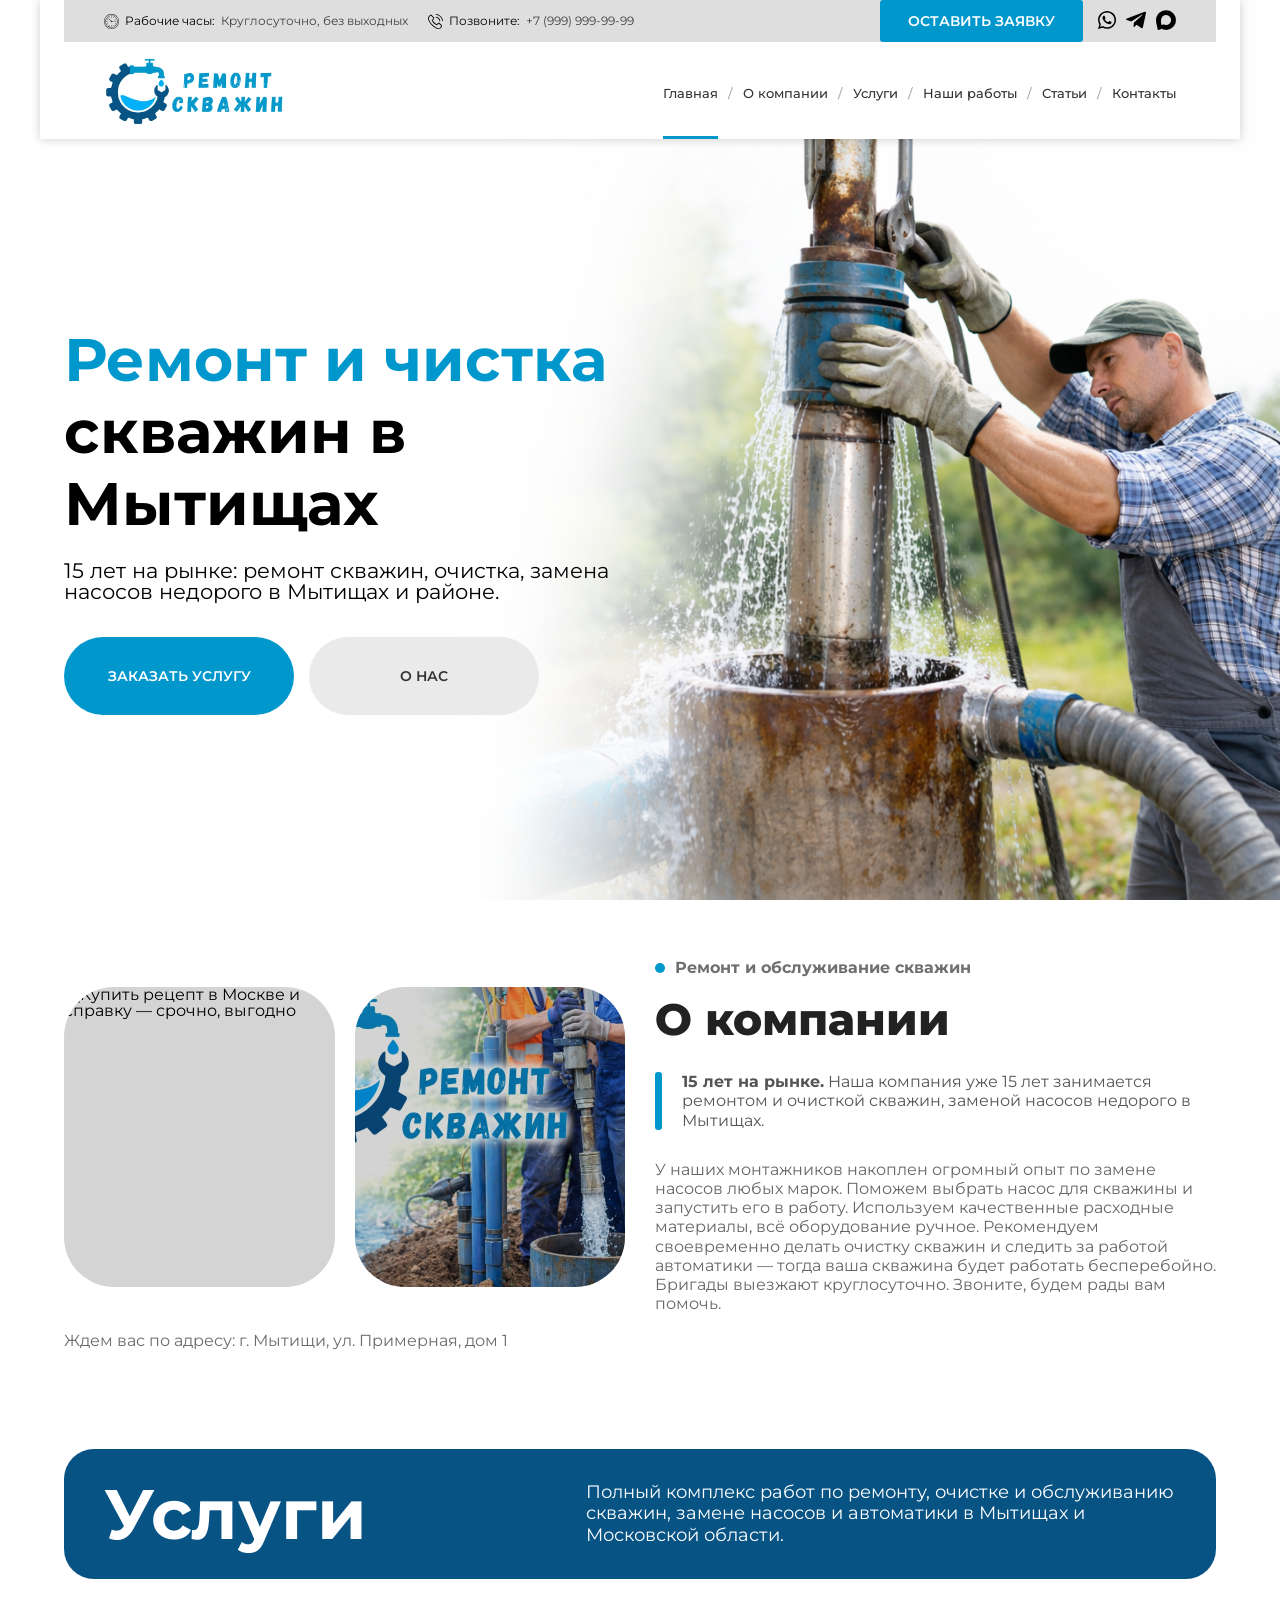
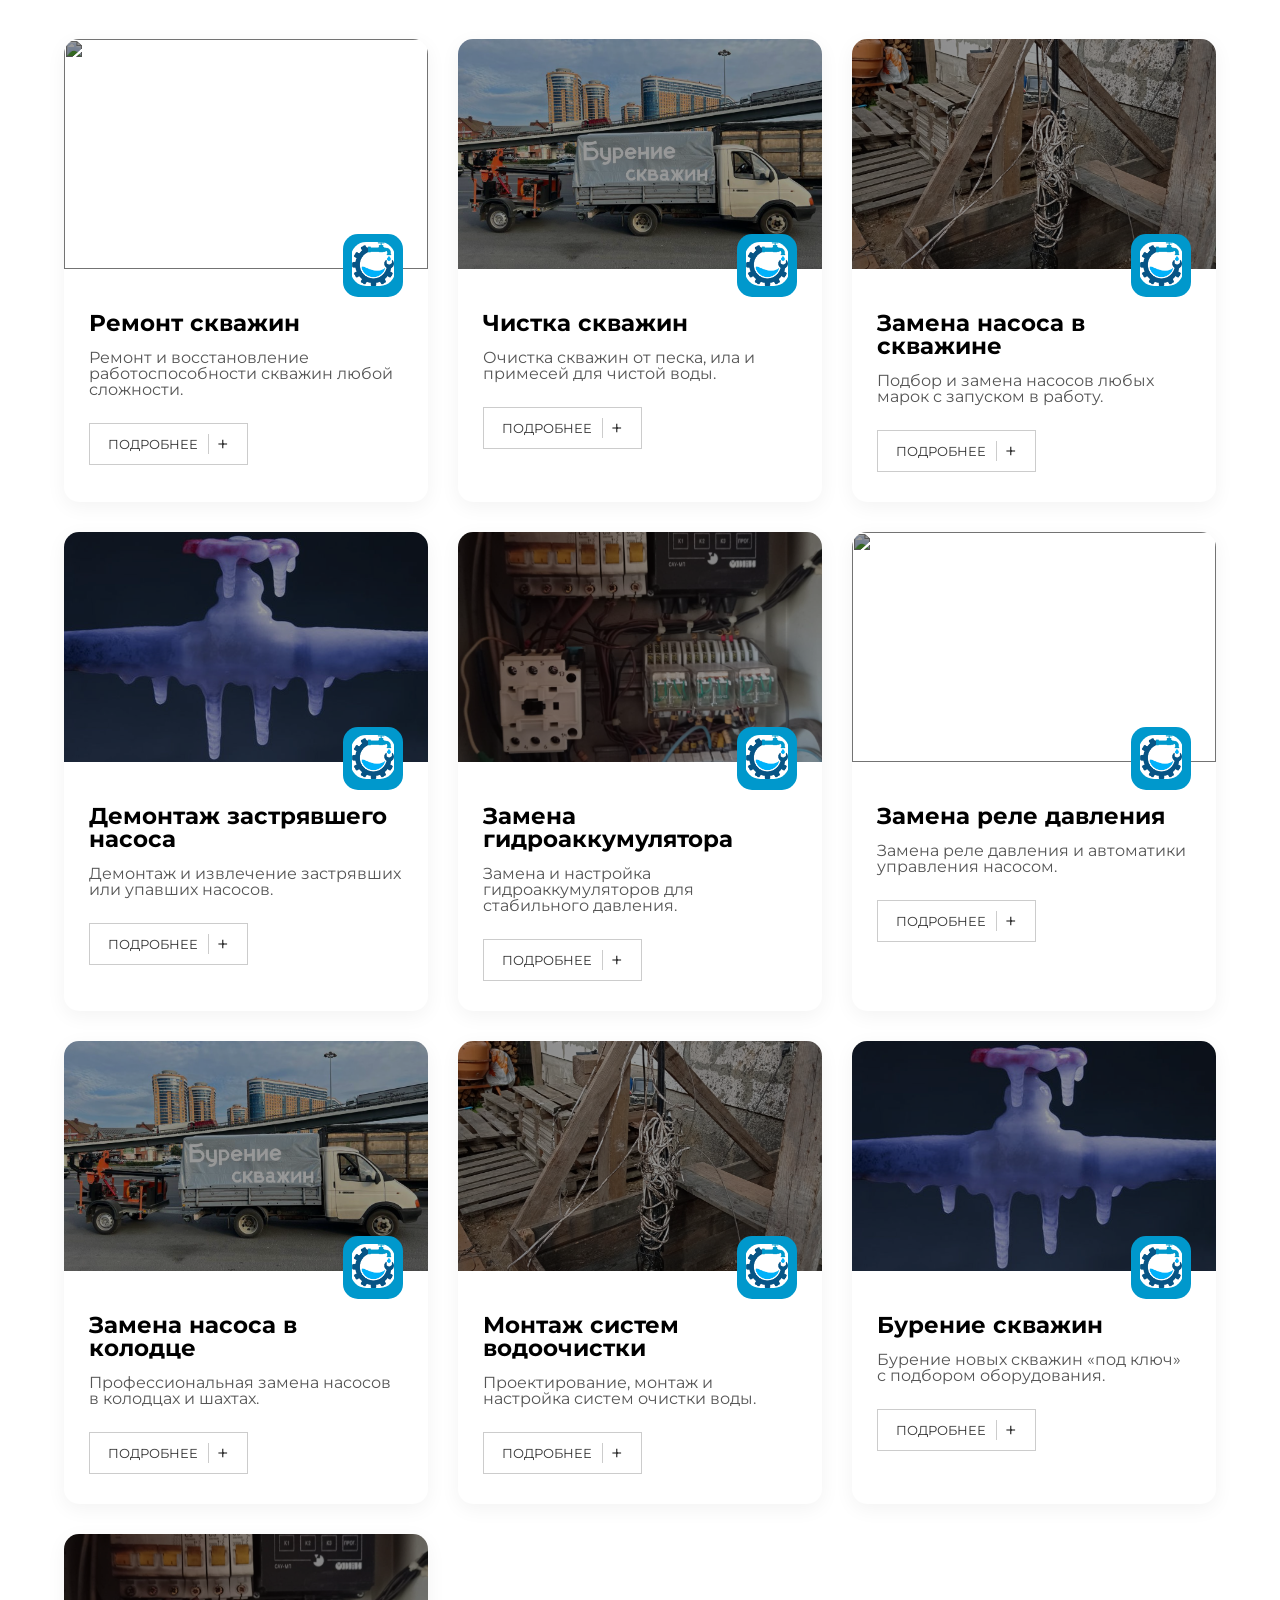
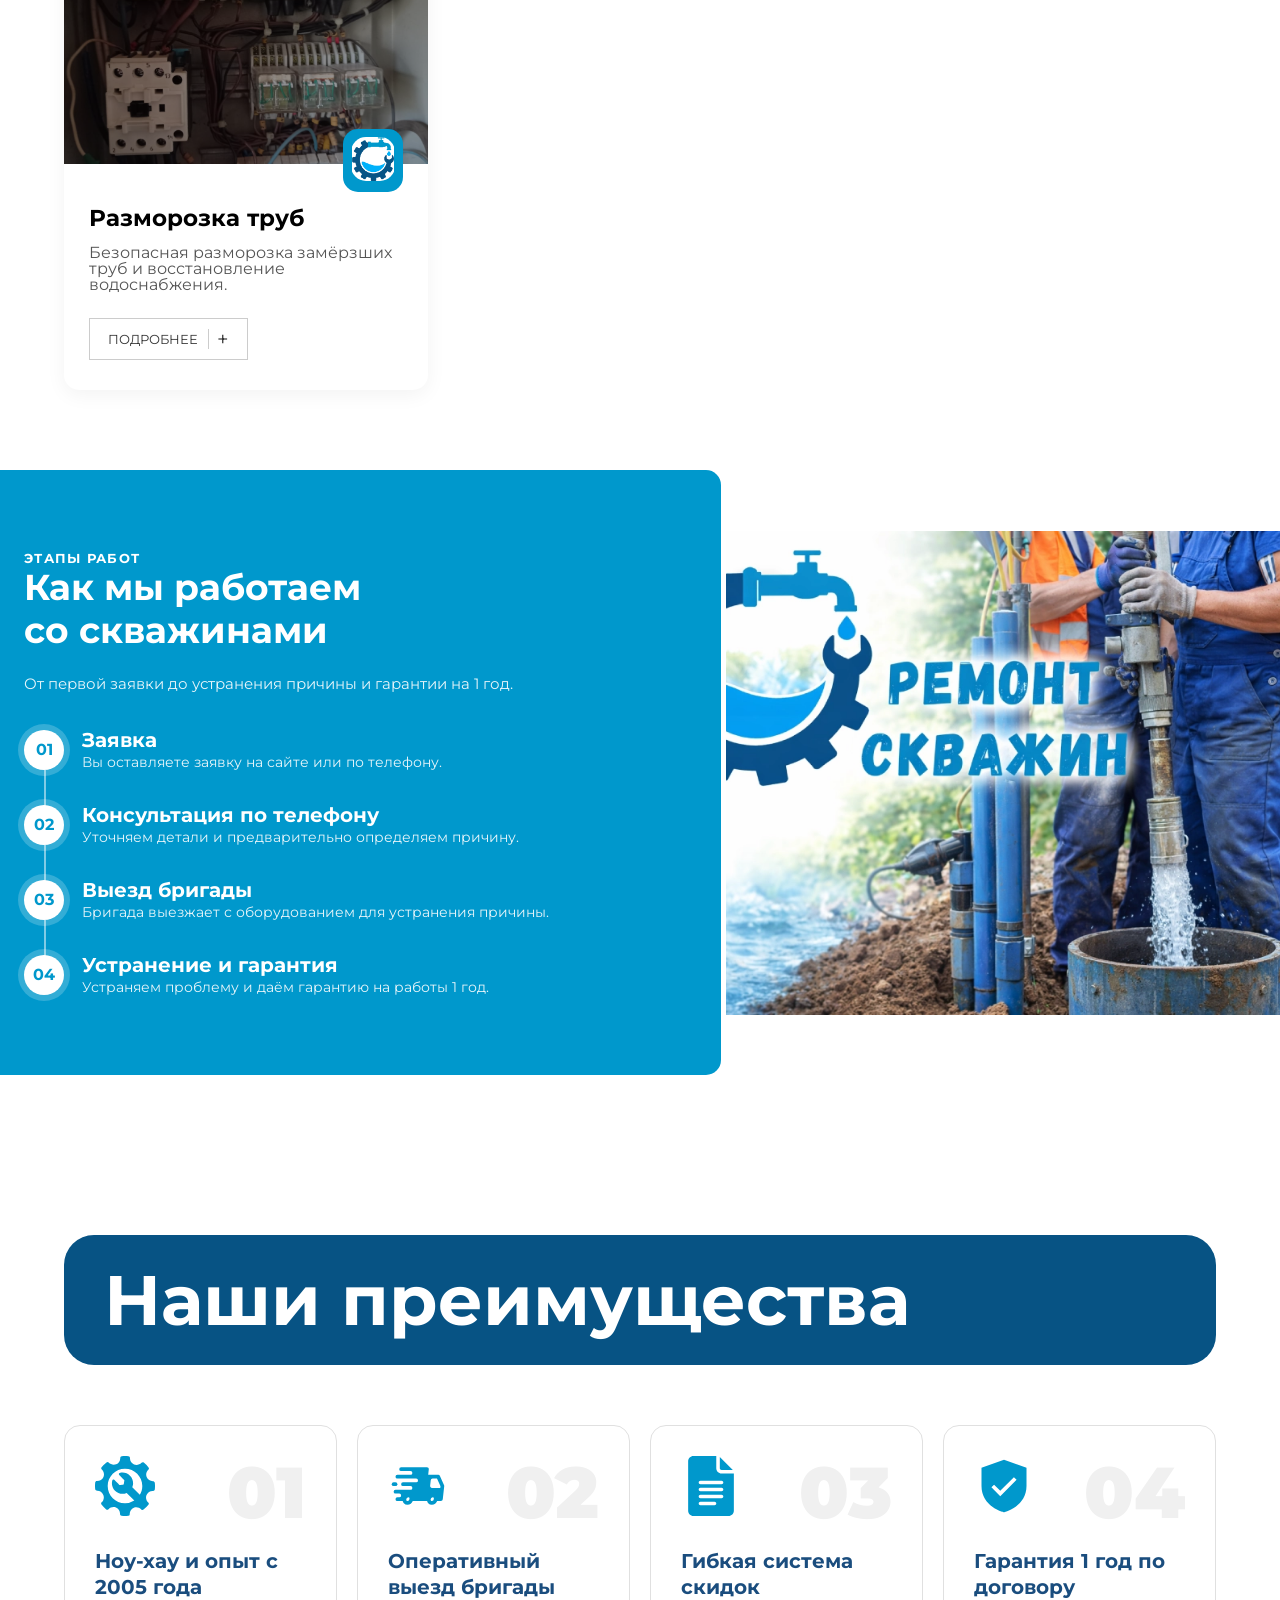
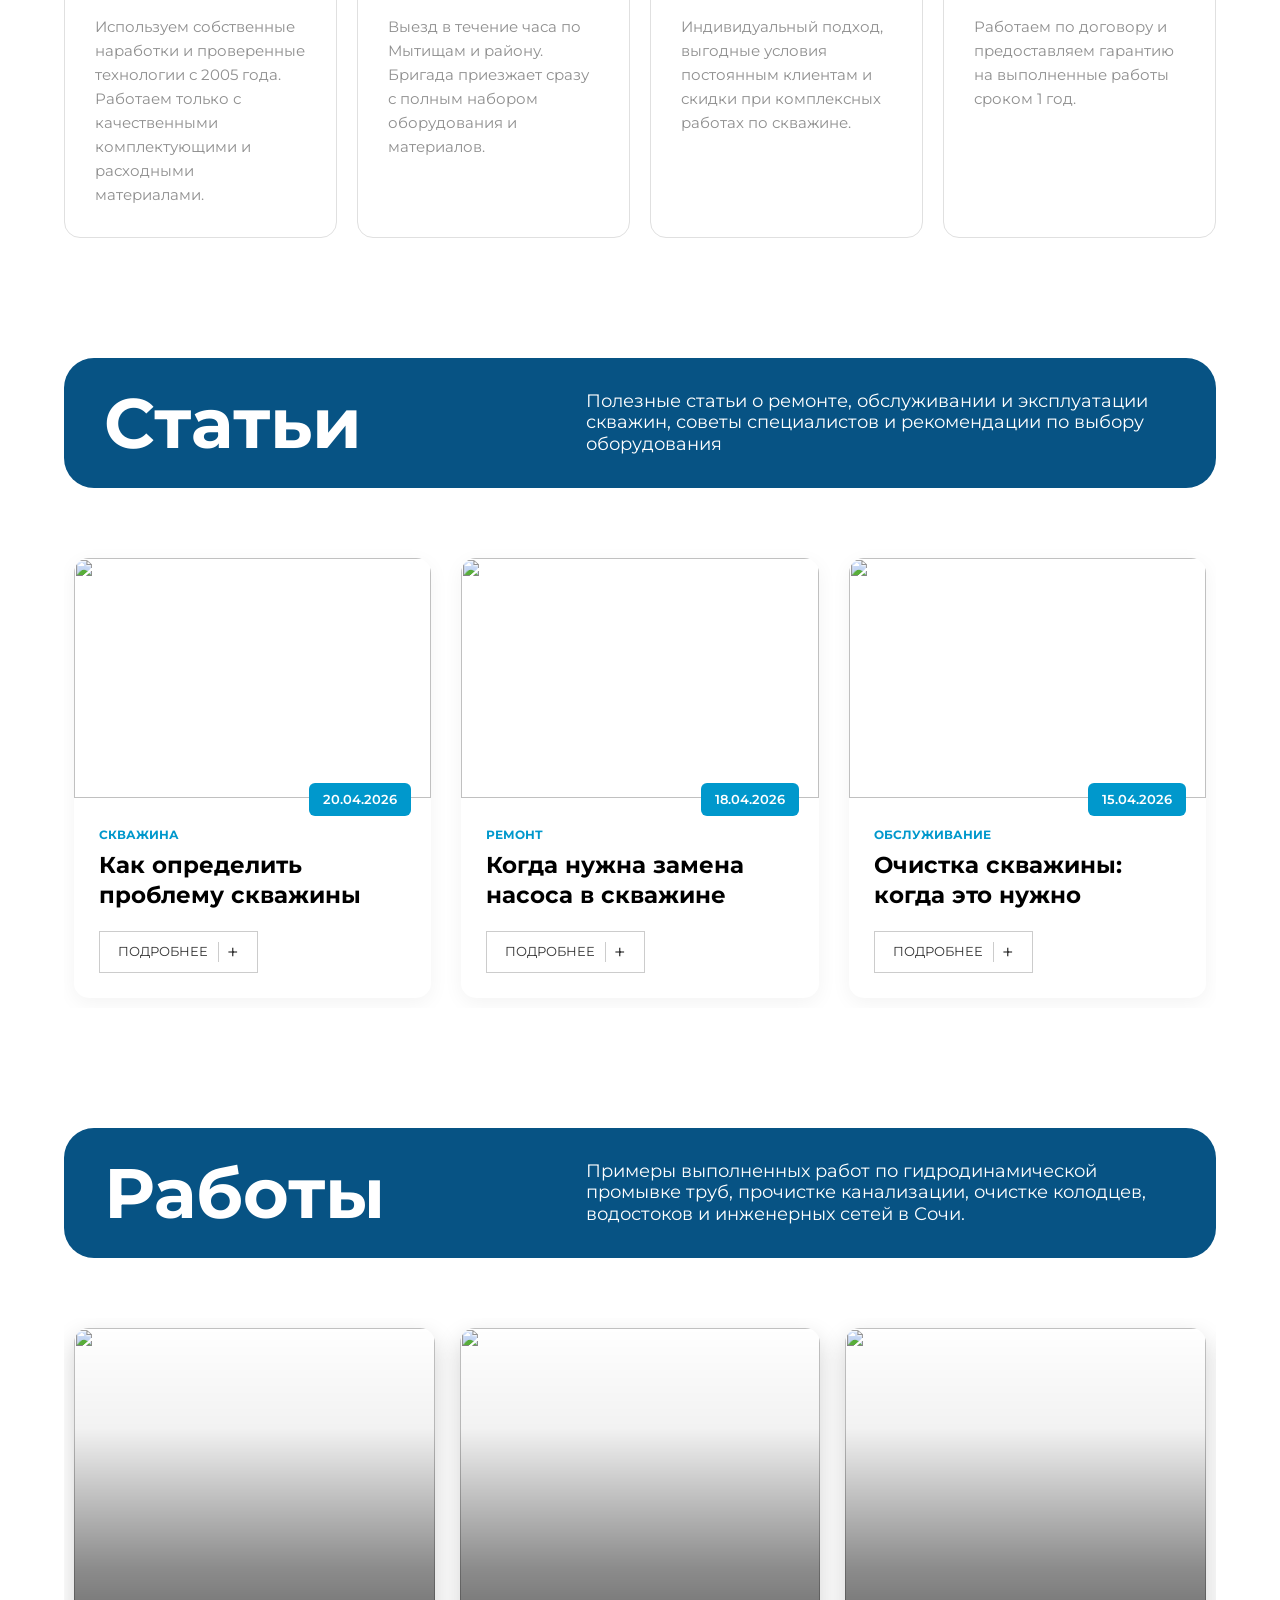
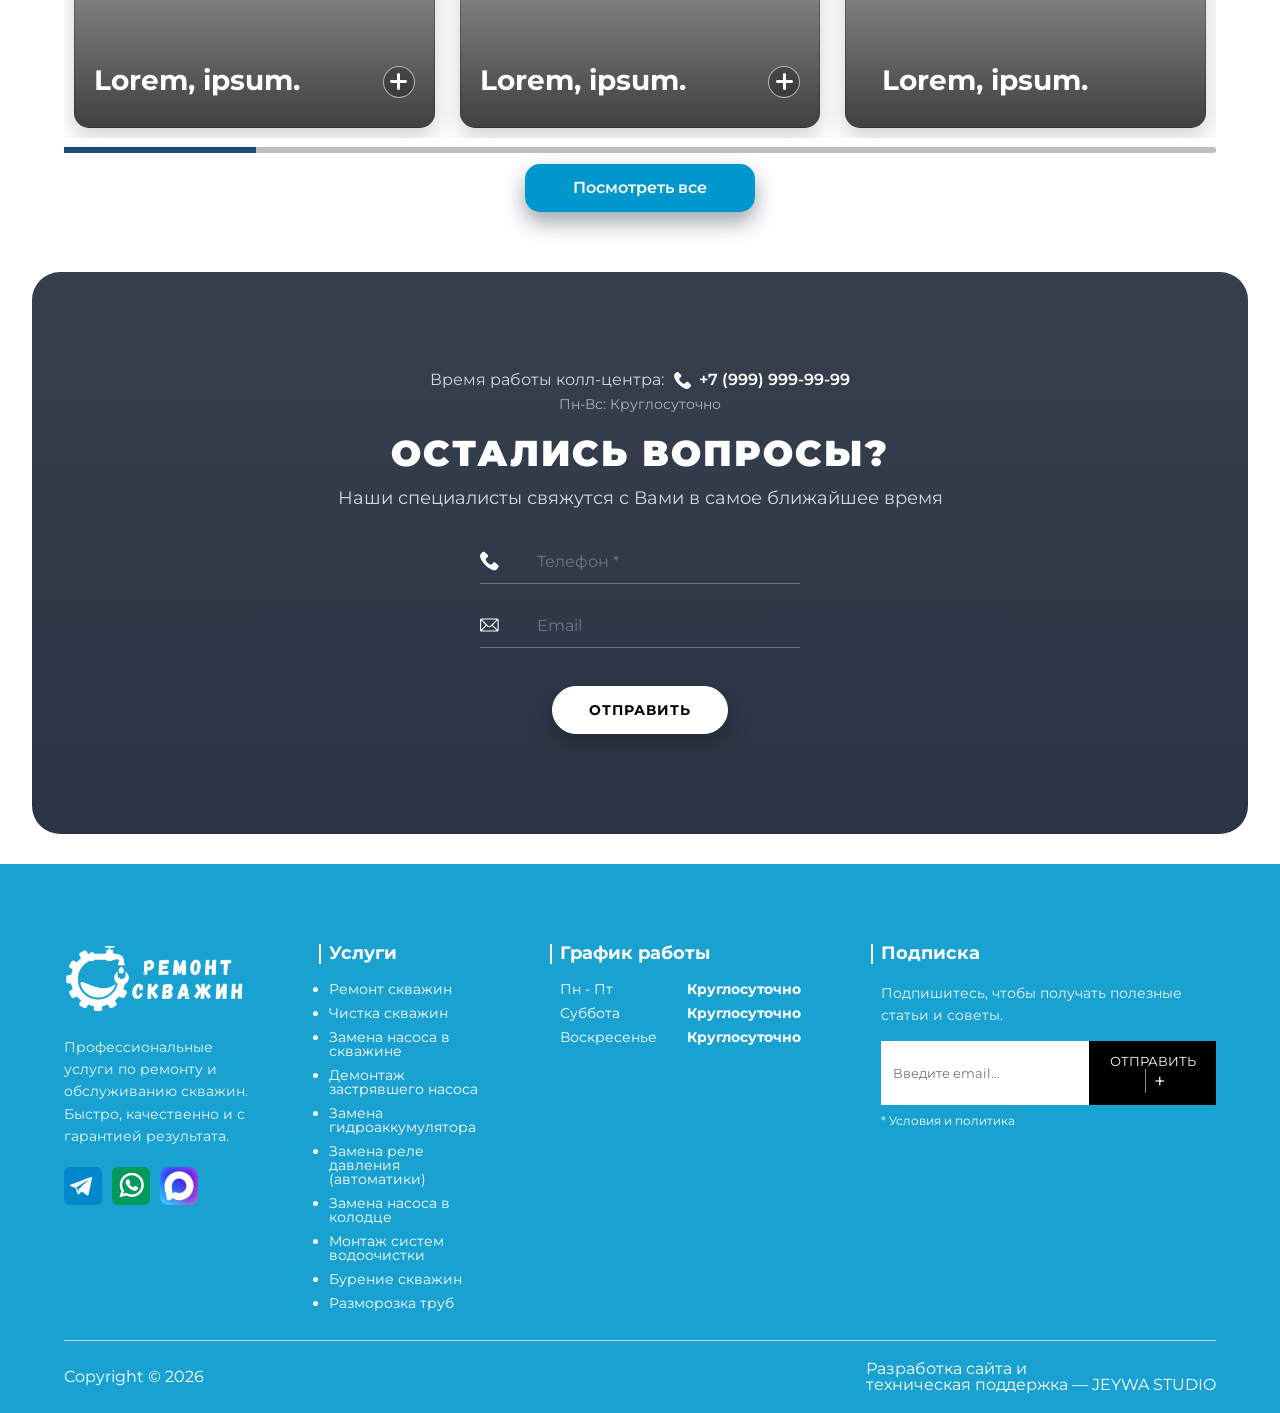
==== commit 2977f960: "new" ====
--- a/index.html
+++ b/index.html
@@ -60,7 +60,7 @@
                   ></path>
                 </g>
               </svg>
-              Рабочие часы: <span>Пн - Сб 8:00 - 18:00</span>
+              Рабочие часы: <span>Круглосуточно, без выходных</span>
             </a>
 
             <a>
@@ -88,12 +88,12 @@
                   ></path>
                 </g>
               </svg>
-              Позвоните: <span>+7 925-091-60-64</span>
+              Позвоните: <span>+7 (999) 999-99-99</span>
             </a>
           </div>
 
           <div class="top-right">
-            <a href="#" class="btn">БЕСПЛАТНАЯ ОЦЕНКА</a>
+            <a href="#" class="btn">ОСТАВИТЬ ЗАЯВКУ</a>
 
             <!-- social icons -->
 
@@ -175,17 +175,18 @@
         <!-- HEADER -->
         <div class="header">
           <!-- LOGO IMAGE -->
-          <div class="logo">
+          <a href="/" class="logo">
             <img src="/assests/img/skvajinlogo.webp" alt="Logo" />
-          </div>
+          </a>
 
           <!-- NAV -->
           <div class="nav">
-            <a href="#" class="active">ГЛАВНАЯ</a>
-            <a href="#">О НАС</a>
-            <a href="#">БЛОГ</a>
-            <a href="#">МАГАЗИН</a>
-            <a href="#">ЭЛЕМЕНТЫ</a>
+            <a href="/" class="active">Главная</a>
+            <a href="/about.html" >О компании</a>
+            <a href="/services.html">Услуги</a>
+            <a href="/works.html">Наши работы</a>
+            <a href="/blogs.html">Статьи</a>
+            <a href="/contact.html">Контакты</a>
           </div>
         </div>
       </div>
@@ -194,20 +195,20 @@
       <section class="banner">
         <!-- IMAGE -->
         <img
-          src="https://prohauz.bold-themes.com/air-condition/wp-content/uploads/sites/4/2018/10/background_air_condition_01.jpg"
+          src="/assests/img/banner2.png"
         />
 
         <!-- CONTENT -->
         <div class="container">
           <div class="banner-content">
             <h1>
-              <span>Кондиционирование</span>
-              <strong>Сервис</strong>
+              <span>Ремонт и чистка</span>
+              <strong>скважин в Мытищах</strong>
             </h1>
 
             <p>
-              Мы готовы помочь вам с обслуживанием как жилых, так и коммерческих
-              объектов.
+              15 лет на рынке: ремонт скважин, очистка, замена насосов недорого
+              в Мытищах и районе.
             </p>
 
             <div class="buttons">
@@ -217,7 +218,7 @@
           </div>
         </div>
       </section>
-      <section class="about">
+      <section class="about" id="about">
         <div class="container">
           <div class="about-wrapper">
             <!-- LEFT IMAGES -->
@@ -248,43 +249,43 @@
               <div class="about-text-block">
                 <div class="accent-line"></div>
                 <p>
-                  Мы специализируемся на ремонте, очистке и обслуживании скважин
-                  любой сложности. Выполняем диагностику, замену насосов и
-                  восстановление стабильной работы системы быстро и аккуратно.
+                  <strong>15 лет на рынке.</strong> Наша компания уже 15 лет
+                  занимается ремонтом и очисткой скважин, заменой насосов
+                  недорого в Мытищах.
                 </p>
               </div>
 
               <p class="about-text">
-                Используем современное оборудование и проверенные решения, чтобы
-                обеспечить надёжную подачу воды для частных домов, дач и
-                коммерческих объектов. Работаем ответственно, с гарантией
-                качества и вниманием к каждой детали.
+                У наших монтажников накоплен огромный опыт по замене насосов
+                любых марок. Поможем выбрать насос для скважины и запустить его
+                в работу. Используем качественные расходные материалы, всё
+                оборудование ручное. Рекомендуем своевременно делать очистку
+                скважин и следить за работой автоматики — тогда ваша скважина
+                будет работать бесперебойно. Бригады выезжают круглосуточно.
+                Звоните, будем рады вам помочь.
               </p>
             </div>
           </div>
 
           <div class="about-footer">
-            Ждем вас по адресу: г. Мытищи, ул. Тверская, дом. 1
+            Ждем вас по адресу: г. Мытищи, ул. Примерная, дом 1
           </div>
         </div>
       </section>
-      <section class="services_cards">
+      <section class="services_cards" id="services">
         <div class="container">
           <div class="section_title">
             <strong>Услуги</strong>
             <p>
-              Полный комплекс услуг по прочистке и промывке труб, очистке
-              колодцев, дренажа и канализационных систем с использованием
-              современного оборудования
+              Полный комплекс работ по ремонту, очистке и обслуживанию скважин,
+              замене насосов и автоматики в Мытищах и Московской области.
             </p>
           </div>
           <div class="cards">
             <!-- CARD 1 -->
             <div class="card">
               <div class="card-img">
-                <img
-                  src="https://newgaztech.ru/upload/images/events/1b0bce7e0b7afa35d4d3a8054ab68731.jpg"
-                />
+                <img src="/assests/img/1.jpg" />
                 <div class="card-icon">
                   <img src="/assests/img/skvajinfavicon.webp" />
                 </div>
@@ -292,7 +293,7 @@
 
               <div class="card-body">
                 <h3>Ремонт скважин</h3>
-                <p>Ремонт и Т.О. скважин любой сложности</p>
+                <p>Ремонт и восстановление работоспособности скважин любой сложности.</p>
 
                 <a href="#" class="card-btn"> ПОДРОБНЕЕ <span>+</span> </a>
               </div>
@@ -301,17 +302,15 @@
             <!-- CARD 2 -->
             <div class="card">
               <div class="card-img">
-                <img
-                  src="https://i.ytimg.com/vi/jzt3BA0nMRQ/maxresdefault.jpg"
-                />
+                <img src="/assests/img/2.jpg" />
                 <div class="card-icon">
                   <img src="/assests/img/skvajinfavicon.webp" />
                 </div>
               </div>
 
               <div class="card-body">
-                <h3>Замена насоса</h3>
-                <p>Замена всех видов насосов</p>
+                <h3>Чистка скважин</h3>
+                <p>Очистка скважин от песка, ила и примесей для чистой воды.</p>
 
                 <a href="#" class="card-btn"> ПОДРОБНЕЕ <span>+</span> </a>
               </div>
@@ -320,17 +319,15 @@
             <!-- CARD 3 -->
             <div class="card">
               <div class="card-img">
-                <img
-                  src="https://static.tildacdn.com/tild6136-3533-4531-a265-323066353639/ChatGPT_Image_12__20.png"
-                />
+                <img src="/assests/img/3.jpg" />
                 <div class="card-icon">
                   <img src="/assests/img/skvajinfavicon.webp" />
                 </div>
               </div>
 
               <div class="card-body">
-                <h3>Очистка скважин</h3>
-                <p>Очистка скважин от песка, ила и всех примесей</p>
+                <h3>Замена насоса в скважине</h3>
+                <p>Подбор и замена насосов любых марок с запуском в работу.</p>
 
                 <a href="#" class="card-btn"> ПОДРОБНЕЕ <span>+</span> </a>
               </div>
@@ -339,9 +336,7 @@
             <!-- CARD 4 -->
             <div class="card">
               <div class="card-img">
-                <img
-                  src="https://i.ytimg.com/vi/0Z75yyfqtKA/maxresdefault.jpg"
-                />
+                <img src="/assests/img/4.jpg" />
                 <div class="card-icon">
                   <img src="/assests/img/skvajinfavicon.webp" />
                 </div>
@@ -349,7 +344,7 @@
 
               <div class="card-body">
                 <h3>Демонтаж застрявшего насоса</h3>
-                <p>Достанем застрявший или упавший насос</p>
+                <p>Демонтаж и извлечение застрявших или упавших насосов.</p>
 
                 <a href="#" class="card-btn"> ПОДРОБНЕЕ <span>+</span> </a>
               </div>
@@ -358,19 +353,15 @@
             <!-- CARD 5 -->
             <div class="card">
               <div class="card-img">
-                <img
-                  src="https://watersistems.ru/wp-content/uploads/2024/07/2-600x365.jpg"
-                />
+                <img src="/assests/img/5.jpg" />
                 <div class="card-icon">
                   <img src="/assests/img/skvajinfavicon.webp" />
                 </div>
               </div>
 
               <div class="card-body">
-                <h3>Монтаж систем водоочистки</h3>
-                <p>
-                  Установка и настройка систем очистки воды для дома и бизнеса.
-                </p>
+                <h3>Замена гидроаккумулятора</h3>
+                <p>Замена и настройка гидроаккумуляторов для стабильного давления.</p>
 
                 <a href="#" class="card-btn"> ПОДРОБНЕЕ <span>+</span> </a>
               </div>
@@ -379,20 +370,84 @@
             <!-- CARD 6 -->
             <div class="card">
               <div class="card-img">
-                <img
-                  src="https://kgcr.ru/upload/iblock/dd7/jdd1fo440sc84bgqr280ugqtqxkyr3bh.jpg"
-                />
+                <img src="/assests/img/1.jpg" />
                 <div class="card-icon">
                   <img src="/assests/img/skvajinfavicon.webp" />
                 </div>
               </div>
 
               <div class="card-body">
-                <h3>Бурение скважины на воду</h3>
-                <p>
-                  Профессиональное бурение скважин для стабильного
-                  водоснабжения.
-                </p>
+                <h3>Замена реле давления</h3>
+                <p>Замена реле давления и автоматики управления насосом.</p>
+
+                <a href="#" class="card-btn"> ПОДРОБНЕЕ <span>+</span> </a>
+              </div>
+            </div>
+
+            <!-- CARD 7 -->
+            <div class="card">
+              <div class="card-img">
+                <img src="/assests/img/2.jpg" />
+                <div class="card-icon">
+                  <img src="/assests/img/skvajinfavicon.webp" />
+                </div>
+              </div>
+
+              <div class="card-body">
+                <h3>Замена насоса в колодце</h3>
+                <p>Профессиональная замена насосов в колодцах и шахтах.</p>
+
+                <a href="#" class="card-btn"> ПОДРОБНЕЕ <span>+</span> </a>
+              </div>
+            </div>
+
+            <!-- CARD 8 -->
+            <div class="card">
+              <div class="card-img">
+                <img src="/assests/img/3.jpg" />
+                <div class="card-icon">
+                  <img src="/assests/img/skvajinfavicon.webp" />
+                </div>
+              </div>
+
+              <div class="card-body">
+                <h3>Монтаж систем водоочистки</h3>
+                <p>Проектирование, монтаж и настройка систем очистки воды.</p>
+
+                <a href="#" class="card-btn"> ПОДРОБНЕЕ <span>+</span> </a>
+              </div>
+            </div>
+
+            <!-- CARD 9 -->
+            <div class="card">
+              <div class="card-img">
+                <img src="/assests/img/4.jpg" />
+                <div class="card-icon">
+                  <img src="/assests/img/skvajinfavicon.webp" />
+                </div>
+              </div>
+
+              <div class="card-body">
+                <h3>Бурение скважин</h3>
+                <p>Бурение новых скважин «под ключ» с подбором оборудования.</p>
+
+                <a href="#" class="card-btn"> ПОДРОБНЕЕ <span>+</span> </a>
+              </div>
+            </div>
+
+            <!-- CARD 10 -->
+            <div class="card">
+              <div class="card-img">
+                <img src="/assests/img/5.jpg" />
+                <div class="card-icon">
+                  <img src="/assests/img/skvajinfavicon.webp" />
+                </div>
+              </div>
+
+              <div class="card-body">
+                <h3>Разморозка труб</h3>
+                <p>Безопасная разморозка замёрзших труб и восстановление водоснабжения.</p>
+
                 <a href="#" class="card-btn"> ПОДРОБНЕЕ <span>+</span> </a>
               </div>
             </div>
@@ -405,15 +460,15 @@
           <div class="work_steps_left">
             <div class="container">
               <div class="work_steps_content">
-                <span class="work_steps_label">КАК МЫ РАБОТАЕМ</span>
+                <span class="work_steps_label">ЭТАПЫ РАБОТ</span>
 
                 <h2>
-                  Как проходит работа<br />
+                  Как мы работаем<br />
                   со скважинами
                 </h2>
 
                 <p class="work_steps_desc">
-                  Диагностика, ремонт и обслуживание быстро и с гарантией.
+                  От первой заявки до устранения причины и гарантии на 1 год.
                 </p>
 
                 <div class="work_steps_list">
@@ -421,23 +476,31 @@
                     <div class="work_step_num">01</div>
                     <div class="work_step_text">
                       <strong>Заявка</strong>
-                      <p>Оставьте заявку или позвоните</p>
+                      <p>Вы оставляете заявку на сайте или по телефону.</p>
                     </div>
                   </div>
 
                   <div class="work_step">
                     <div class="work_step_num">02</div>
                     <div class="work_step_text">
-                      <strong>Диагностика</strong>
-                      <p>Осмотр и выявление проблемы</p>
+                      <strong>Консультация по телефону</strong>
+                      <p>Уточняем детали и предварительно определяем причину.</p>
                     </div>
                   </div>
 
                   <div class="work_step">
                     <div class="work_step_num">03</div>
                     <div class="work_step_text">
-                      <strong>Ремонт</strong>
-                      <p>Выполнение работ и проверка</p>
+                      <strong>Выезд бригады</strong>
+                      <p>Бригада выезжает с оборудованием для устранения причины.</p>
+                    </div>
+                  </div>
+
+                  <div class="work_step">
+                    <div class="work_step_num">04</div>
+                    <div class="work_step_text">
+                      <strong>Устранение и гарантия</strong>
+                      <p>Устраняем проблему и даём гарантию на работы 1 год.</p>
                     </div>
                   </div>
                 </div>
@@ -487,11 +550,11 @@
                 </div>
                 <span class="card_number">01</span>
               </div>
-              <h3 class="advantage_title">Работы без остановки производства</h3>
+              <h3 class="advantage_title">Ноу-хау и опыт с 2005 года</h3>
               <p class="advantage_text">
-                Промышленная прочистка на действующих сетях, перекачка стоков,
-                аварийный выезд — решаем задачи там, где нельзя остановить
-                технологический процесс.
+                Используем собственные наработки и проверенные технологии с
+                2005 года. Работаем только с качественными комплектующими и
+                расходными материалами.
               </p>
             </div>
 
@@ -534,13 +597,10 @@
                 </div>
                 <span class="card_number">02</span>
               </div>
-              <h3 class="advantage_title">
-                Полный цикл услуг: от диагностики до гарантии
-              </h3>
+              <h3 class="advantage_title">Оперативный выезд бригады</h3>
               <p class="advantage_text">
-                Обследование → расчёт решения → прочистка инженерных сетей →
-                восстановление → контроль результата. Гарантия на работы и
-                документальное подтверждение.
+                Выезд в течение часа по Мытищам и району. Бригада приезжает
+                сразу с полным набором оборудования и материалов.
               </p>
             </div>
 
@@ -581,11 +641,10 @@
                 </div>
                 <span class="card_number">03</span>
               </div>
-              <h3 class="advantage_title">Ответственность за результат</h3>
+              <h3 class="advantage_title">Гибкая система скидок</h3>
               <p class="advantage_text">
-                Не просто чистим трубы — обеспечиваем бесперебойную работу
-                системы. Акты, видеофиксация «до/после», юридическая
-                защищённость для вашего предприятия.
+                Индивидуальный подход, выгодные условия постоянным клиентам и
+                скидки при комплексных работах по скважине.
               </p>
             </div>
 
@@ -619,19 +678,16 @@
                 </div>
                 <span class="card_number">04</span>
               </div>
-              <h3 class="advantage_title">
-                Работаем с причиной, а не со следствием
-              </h3>
+              <h3 class="advantage_title">Гарантия 1 год по договору</h3>
               <p class="advantage_text">
-                Диагностика трубопроводов, телеинспекция, поиск утечек — находим
-                корень проблемы и предотвращаем повторные засоры промышленной
-                канализации.
+                Работаем по договору и предоставляем гарантию на выполненные
+                работы сроком 1 год.
               </p>
             </div>
           </div>
         </div>
       </section>
-      <section class="blog">
+      <section class="blog" id="articles">
         <div class="container">
           <div class="section_title">
             <strong>Статьи</strong>
@@ -737,7 +793,7 @@
           </div>
         </div>
       </section>
-      <section class="projects_section">
+      <section class="projects_section" id="works">
         <div class="container">
           <div class="section_title">
             <strong>Работы</strong>
@@ -1053,7 +1109,7 @@
           <div class="top-info">
             <div class="work-time">
               <span>Время работы колл-центра:</span>
-              <a href="tel:+79189179163" class="phone-link">
+              <a href="tel:+79999999999" class="phone-link">
                 <svg
                   xmlns="http://www.w3.org/2000/svg"
                   version="1.1"
@@ -1077,7 +1133,7 @@
                     ></path>
                   </g>
                 </svg>
-                +7 (918) 917 916 3
+                +7 (999) 999-99-99
               </a>
             </div>
             <div class="schedule">Пн-Вс: Круглосуточно</div>
@@ -1190,10 +1246,15 @@
             <h4>Услуги</h4>
             <ul>
               <li>Ремонт скважин</li>
-              <li>Замена насоса</li>
-              <li>Очистка скважин</li>
-              <li>Обслуживание</li>
-              <li>Монтаж систем</li>
+              <li>Чистка скважин</li>
+              <li>Замена насоса в скважине</li>
+              <li>Демонтаж застрявшего насоса</li>
+              <li>Замена гидроаккумулятора</li>
+              <li>Замена реле давления (автоматики)</li>
+              <li>Замена насоса в колодце</li>
+              <li>Монтаж систем водоочистки</li>
+              <li>Бурение скважин</li>
+              <li>Разморозка труб</li>
             </ul>
           </div>
 
@@ -1201,11 +1262,9 @@
           <div class="footer_col">
             <h4>График работы</h4>
             <ul class="footer_time">
-              <li><span>Пн - Вт</span> <b>7:00 - 16:00</b></li>
-              <li><span>Ср - Чт</span> <b>7:00 - 16:00</b></li>
-              <li><span>Пятница</span> <b>7:00 - 16:00</b></li>
-              <li><span>Суббота</span> <b>7:00 - 16:00</b></li>
-              <li><span>Воскресенье</span> <b>7:00 - 16:00</b></li>
+              <li><span>Пн - Пт</span> <b>Круглосуточно</b></li>
+              <li><span>Суббота</span> <b>Круглосуточно</b></li>
+              <li><span>Воскресенье</span> <b>Круглосуточно</b></li>
             </ul>
           </div>
 
--- a/assests/css/style.css
+++ b/assests/css/style.css
@@ -20,6 +20,8 @@
   justify-content: space-between;
   align-items: center;
   font-size: 14px;
+  transition: transform 0.4s ease, opacity 0.4s ease, height 0.4s ease,
+    padding 0.4s ease;
 }
 
 .top-left {
@@ -76,25 +78,48 @@
   display: flex;
   justify-content: space-between;
   align-items: center;
+  transition: padding 0.3s ease;
 }
 header .container {
   box-shadow: 0 0 10px 0 rgba(0, 0, 0, 0.2);
   max-width: 1260px;
   padding: 0;
+  transition: box-shadow 0.3s ease, transform 0.3s ease;
 }
 header {
   position: fixed;
   width: 100%;
   z-index: 20;
-}
+  top: 0;
+  left: 0;
+  transition: background-color 0.3s ease, transform 0.3s ease;
+}
+
+/* Состояние шапки при скролле */
+header.header-scrolled {
+  background-color: rgba(255, 255, 255, 0.96);
+  backdrop-filter: blur(8px);
+}
+
+header.header-scrolled .header {
+  padding-top: 6px;
+  /* padding-bottom: 4px; */
+}
+
+header.header-scrolled .logo {
+  transform: scale(0.9);
+  
+}
+
+/* Верхняя плашка остаётся видимой, только плавно двигается вместе с шапкой */
 /* LOGO IMAGE */
 .logo img {
   width: 100%;
   height: 100%;
-  object-fit: cover;
+  object-fit: cover;transition: transform 0.3s ease;
 }
 .logo {
-  width: 180px;
+  width: 180px;transition: transform 0.3s ease;
 }
 /* NAV */
 .nav {
@@ -274,10 +299,11 @@
   position: relative;
 }
 
-.card-img img {
+.card-img > img {
   width: 100%;
   height: 230px;
   object-fit: cover;
+  filter: brightness(.6);
 }
 
 /* ICON */
@@ -338,7 +364,17 @@
   background: var(--blue-2);
   color: #fff;
 }
-
+.card-btn:hover{
+  border-color: var(--blue-2);
+  background: var(--blue-2);
+  color: #fff;
+}
+.card-btn:hover svg rect, .card-btn:hover svg path{
+  fill: #fff;
+}
+.card-btn svg rect, .card-btn svg path{
+  transition: 0.4s ease;
+}
 /* FIRST CARD ACTIVE */
 .card-btn.primary {
   background: var(--blue-2);
@@ -1452,8 +1488,223 @@
 .submit-btn:active {
   transform: translateY(0);
 }
-
-/* Responsive */
+.page_header {
+  position: relative;
+  padding: 180px 0 0 0;
+  overflow: hidden;
+}
+
+/* BG */
+.page_header_bg {
+  position: absolute;
+  inset: 0;
+  background: url("https://www.themelooks.biz/demo/repserv/html/preview/assets/img/bg/page-title-bg.png") center/cover no-repeat;
+  z-index: 1;
+}
+
+/* OVERLAY */
+.page_header::before {
+  content: "";
+  position: absolute;
+  inset: 0;
+  background: rgba(7, 83, 132, 0.85);
+  z-index: 2;
+}
+.breadcrumb a{
+  color: #fff;
+  position: relative;
+  z-index: 10;
+}
+/* TITLE */
+.page_title {
+  position: relative;
+  z-index: 3;
+  color: #fff;
+  font-size: 56px;
+  font-weight: 700;
+}
+
+/* BREADCRUMB WRAP */
+.breadcrumb_wrap {
+  position: relative;
+  z-index: 4;
+  margin-top: 40px;
+}
+
+/* BREADCRUMB */
+.breadcrumb {
+  margin-left: auto; /* 🔥 sağa atır */
+
+  background: var(--blue-2);
+  color: #fff;
+
+  padding: 25px 40px;
+  border-top-left-radius: 50px;
+
+  font-size: 14px;
+  display: flex;
+  gap: 6px;
+
+  width: 450px;
+  position: relative;
+  box-shadow: 0 15px 30px rgba(0,0,0,0.2);
+}
+.breadcrumb::before{
+      width: 1000%;
+    height: 72px;
+    left: -12px;
+    bottom: 0;
+    border: 1px solid #fff;
+    border-right: 0px;
+    border-bottom: 0;
+    position: absolute;
+    content: "";
+    border-radius: 60px 0 0 0;
+}
+.container.breadcrumb_wrap{
+  padding: 0;
+  max-width: 100%;
+}
+.contact_section {
+  padding: 60px 0;
+}
+
+.contact_wrap {
+  display: grid;
+  grid-template-columns: 2fr 1fr;
+  gap: 30px;
+}
+
+/* LEFT FORM */
+.contact_form {
+  background: #eee;
+  padding: 40px;
+  border-radius: var(--br);
+}
+
+.contact_form h2 {
+  font-size: 28px;
+  margin-bottom: 30px;
+  color: #222;
+}
+
+.form_row {
+  display: flex;
+  gap: 20px;
+  margin-bottom: 20px;
+}
+
+.contact_form input,
+.contact_form select,
+.contact_form textarea {
+  width: 100%;
+  padding: 16px;
+  border: 1px solid #ddd;
+  background: #f9f9f9;
+  font-size: 14px;
+  outline: none;
+}
+.select_wrapper {
+  position: relative;
+  width: 100%;
+}
+
+/* SELECT RESET */
+.select_wrapper select {
+  width: 100%;
+  padding: 16px 50px 16px 16px; /* sağdan boşluq SVG üçün */
+  border: 1px solid #ddd;
+  background: #f9f9f9;
+  appearance: none;
+  -webkit-appearance: none;
+  -moz-appearance: none;
+  font-size: 14px;
+  cursor: pointer;
+}
+
+/* SVG */
+.select_arrow {
+  position: absolute;
+  right: 16px; /* paddingdən sonra tam yapışır */
+  top: 50%;
+  transform: translateY(-50%);
+  pointer-events: none;
+}
+
+/* hover effekt */
+.select_wrapper:hover .select_arrow path {
+  stroke: var(--blue-2);
+}
+.blog-grid, .project-grid{
+  display: grid;
+  grid-template-columns: repeat(3,1fr);
+  align-items:stretch;
+  gap: 25px;
+}
+.contact_form textarea {
+  height: 140px;
+  resize: none;
+  margin-bottom: 20px;
+}
+
+/* BUTTON */
+.btn-outline {
+  padding: 14px 28px;
+  border: 2px solid #222;
+  background: transparent;
+  font-weight: 600;
+  cursor: pointer;
+  transition: 0.3s;
+}
+
+.btn-outline:hover {
+  background: var(--blue-2);
+  color: #fff;
+  border-color: var(--blue-2);
+}
+
+/* RIGHT BLOCK */
+.contact_hours {
+  background: var(--blue-2);
+  color: #fff;
+  padding: 40px;
+  border-radius: var(--br);
+}
+
+.contact_hours h3 {
+  font-size: 24px;
+  margin-bottom: 25px;
+}
+
+/* LIST */
+.contact_hours ul {
+  list-style: none;
+  padding: 0;
+  margin: 0;
+}
+
+.contact_hours li {
+  display: flex;
+  justify-content: space-between;
+  padding: 12px 0;
+  border-bottom: 1px dashed rgba(255,255,255,0.4);
+  font-size: 15px;
+}
+
+.contact_hours li:last-child {
+  border-bottom: none;
+}
+
+/* RESPONSIVE */
+@media (max-width: 992px) {
+  .contact_wrap {
+    grid-template-columns: 1fr;
+  }
+
+  .form_row {
+    flex-direction: column;
+  }
+}
 @media (max-width: 640px) {
   .contact-section {
     margin: 20px auto;
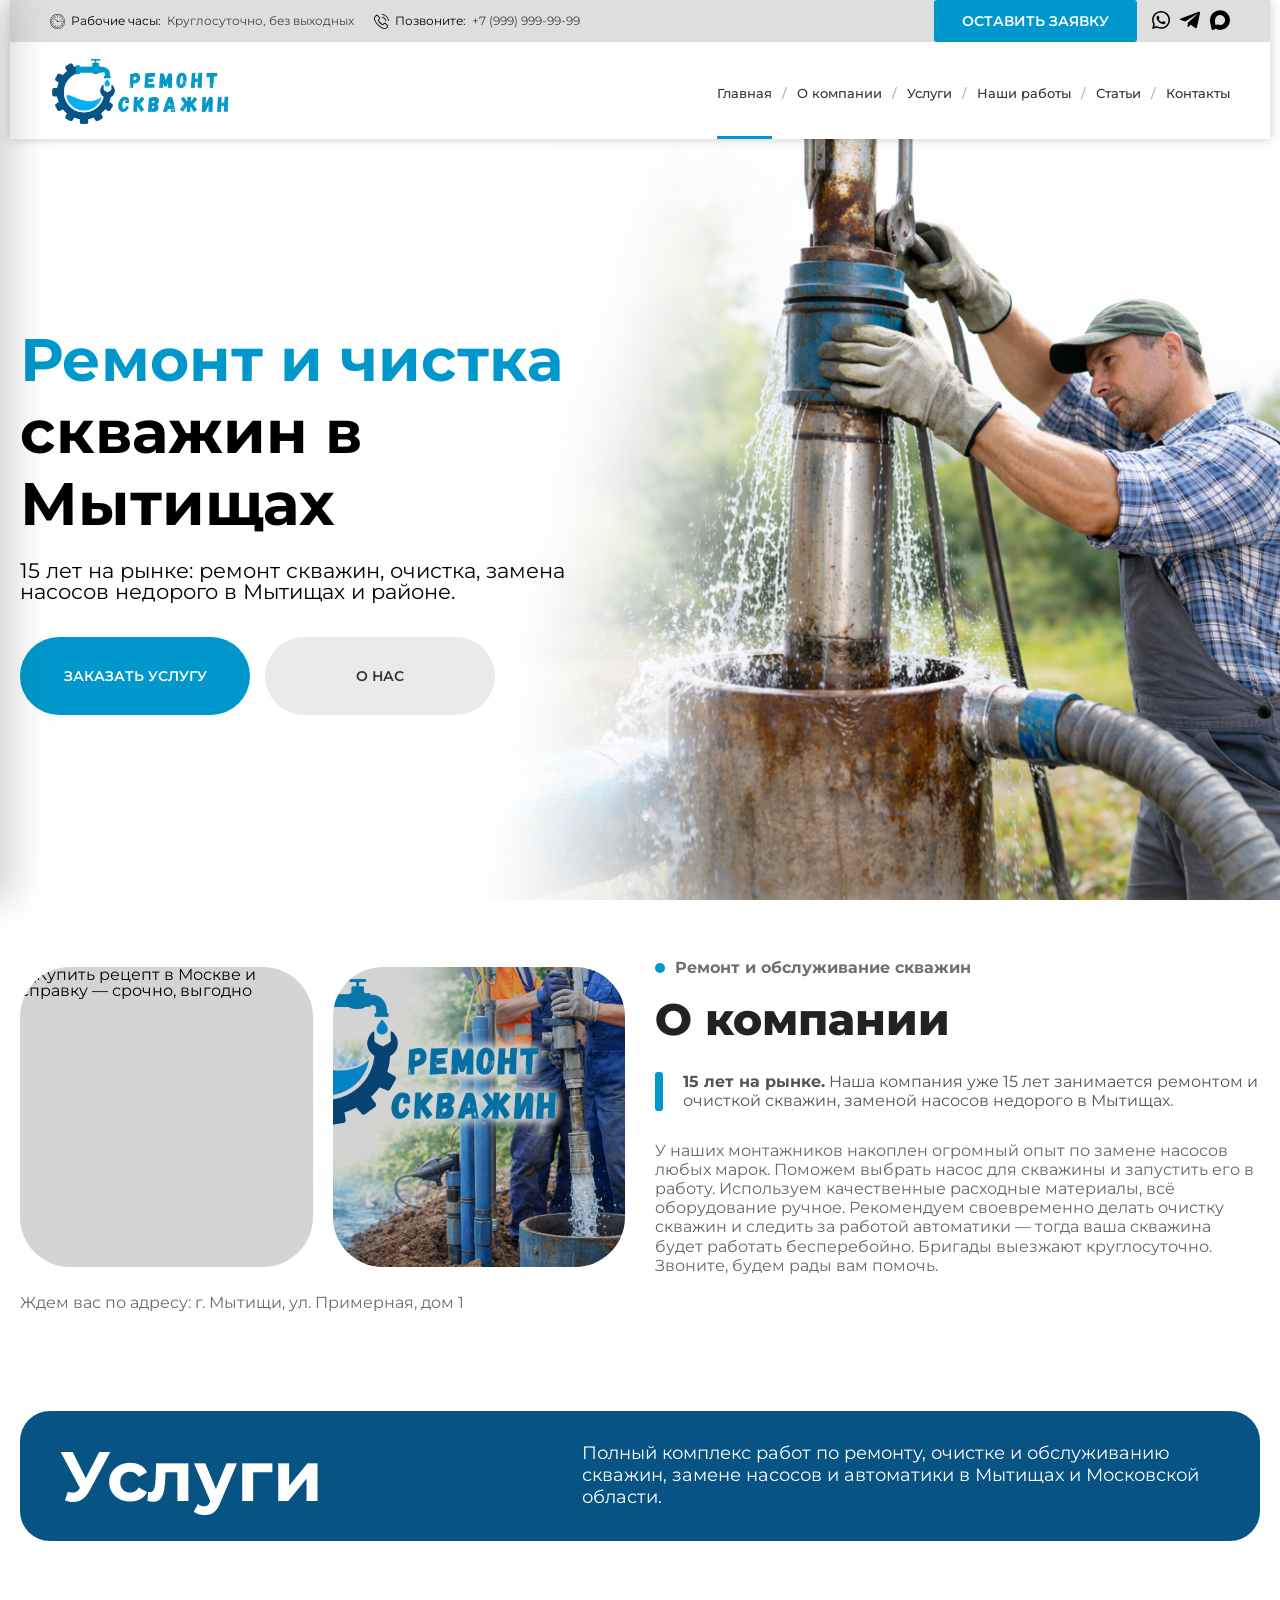
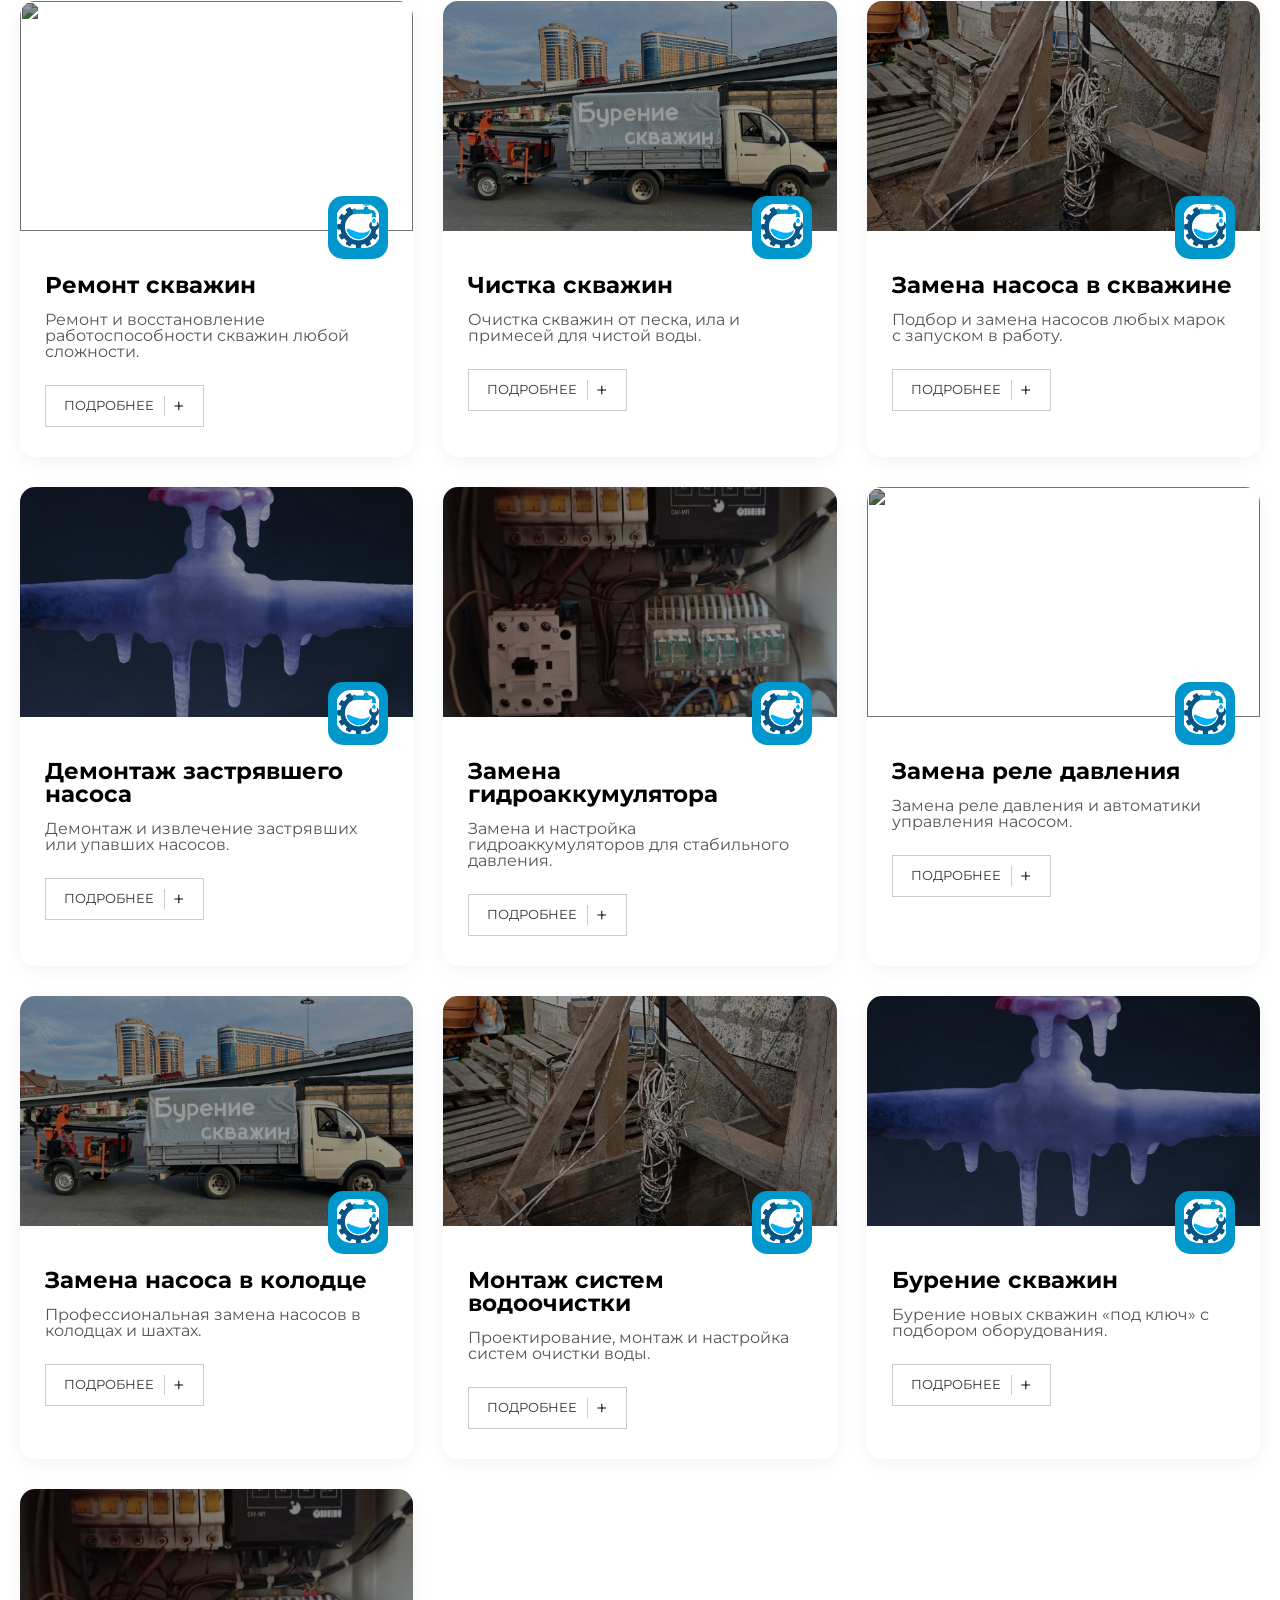
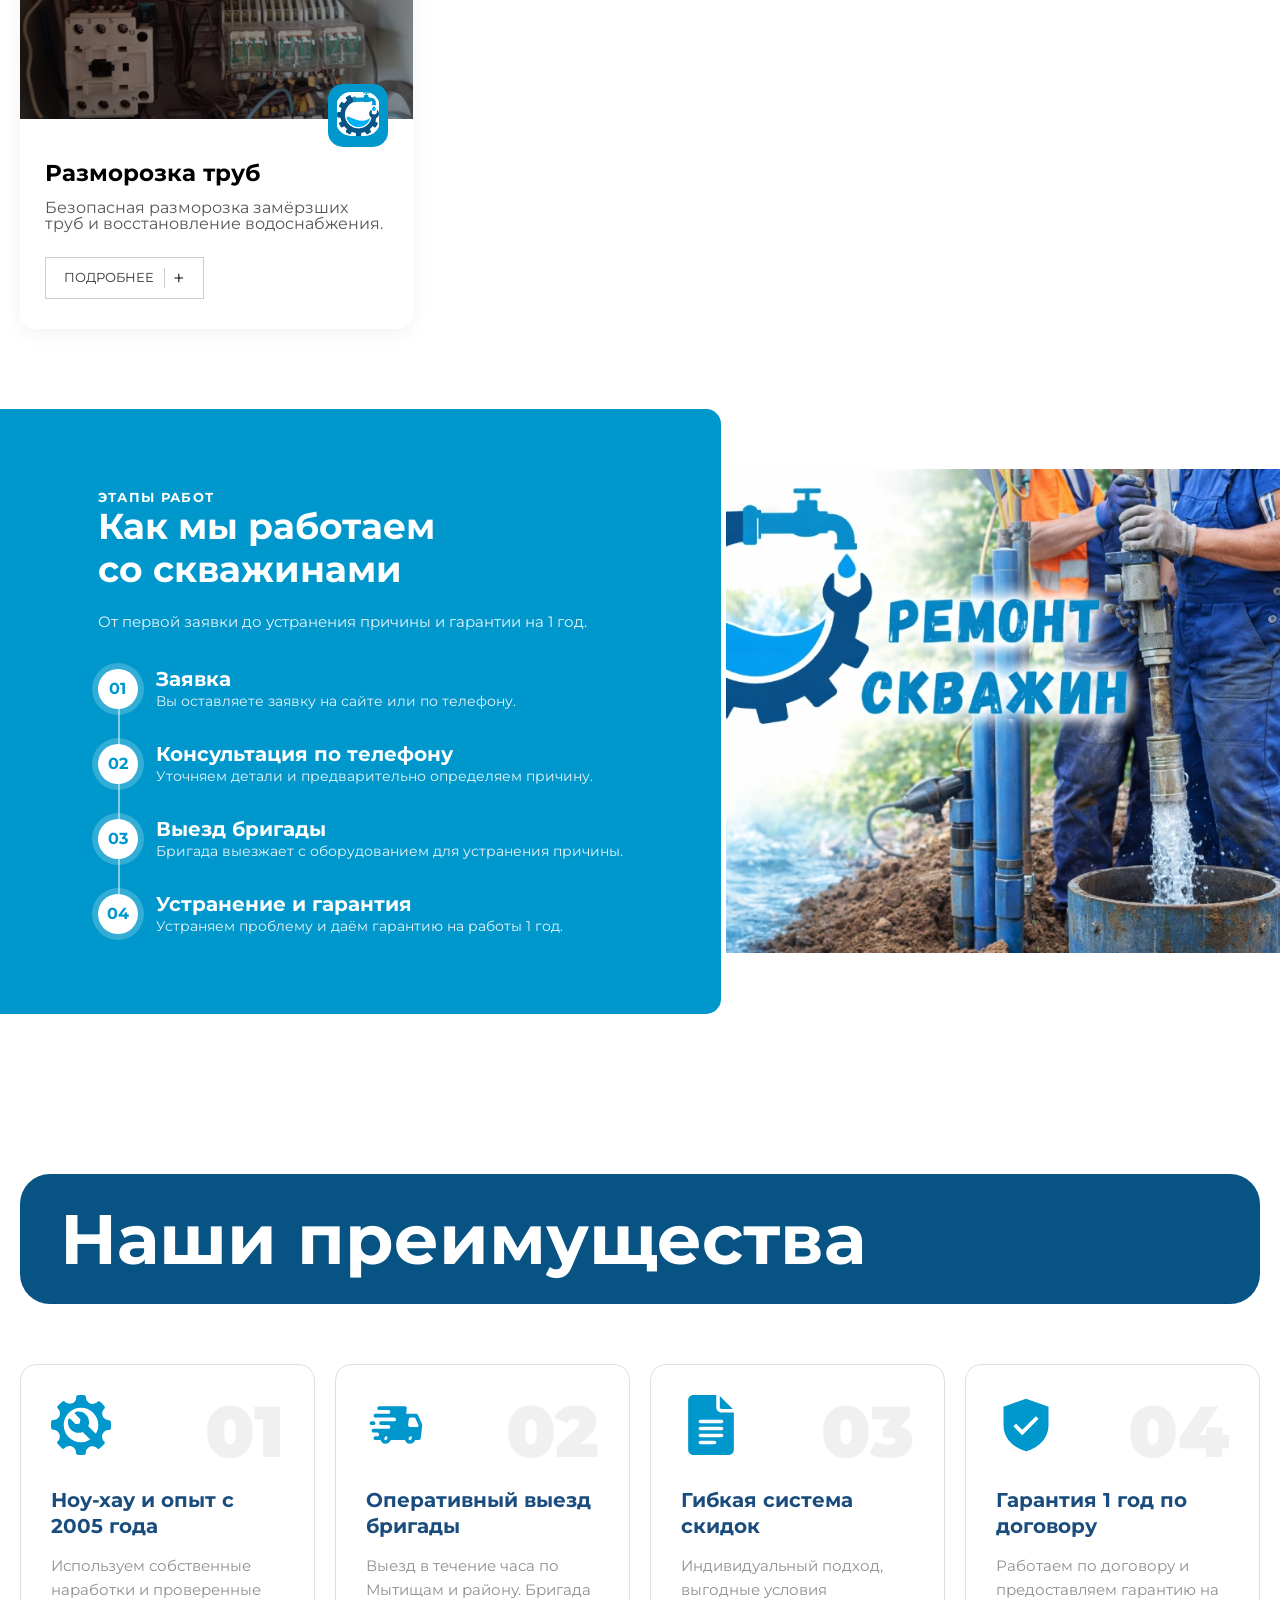
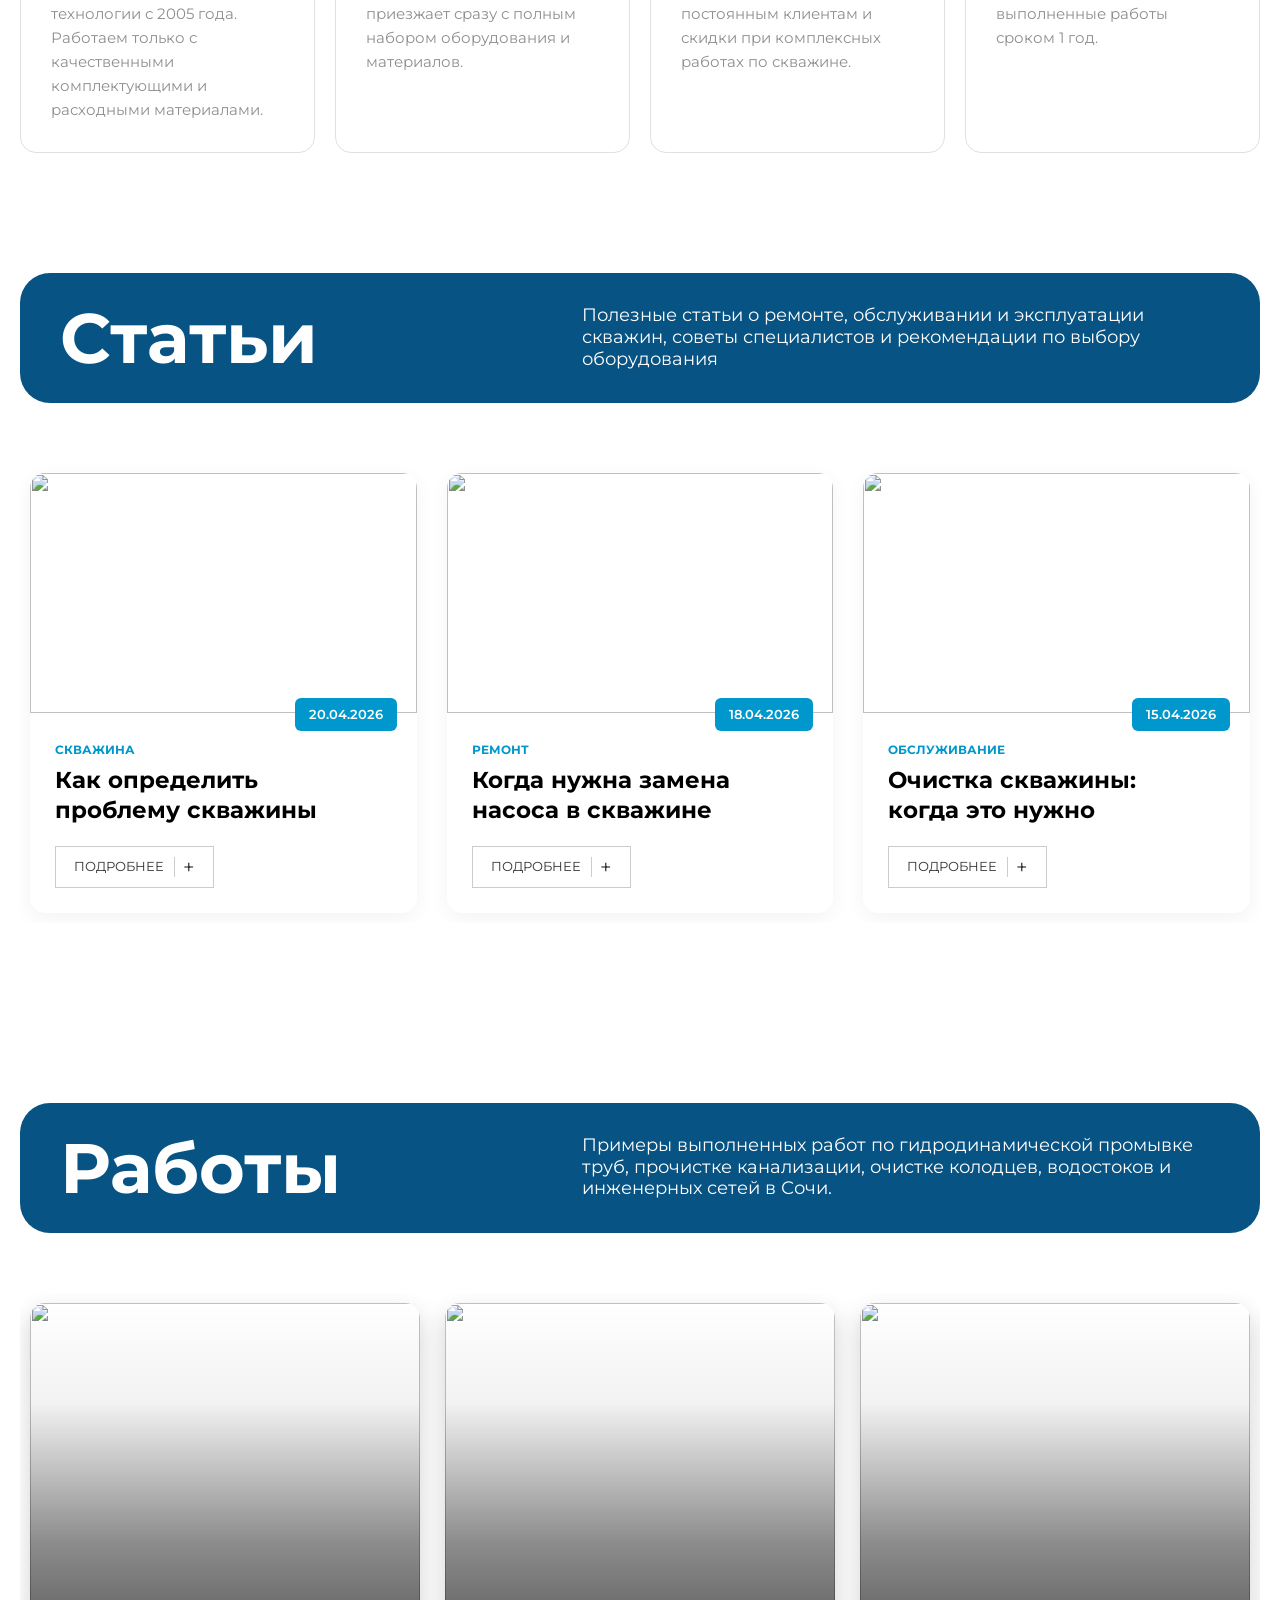
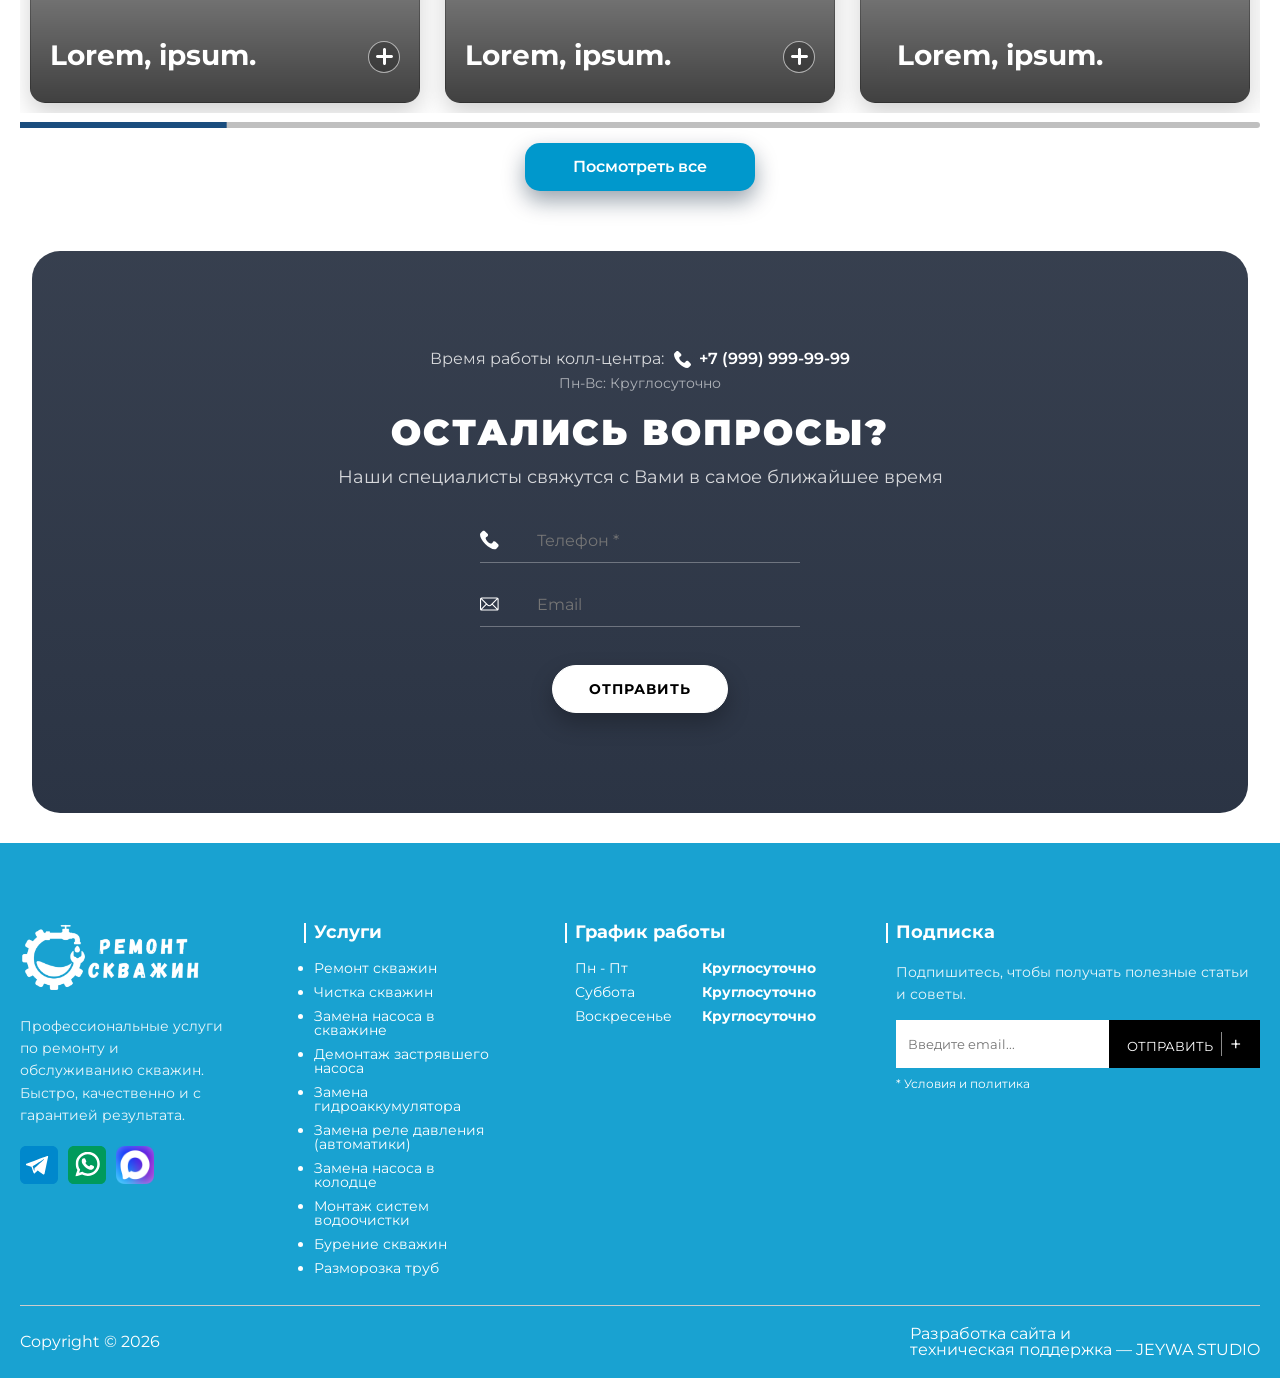
==== commit 91054fb4: "new" ====
--- a/index.html
+++ b/index.html
@@ -17,6 +17,49 @@
     <title>Ремонт Скважин</title>
   </head>
   <body>
+    <!-- MOBILE MENU -->
+    <div class="mobile_menu">
+      <!-- OVERLAY -->
+      <div class="mobile_overlay"></div>
+
+      <!-- MENU -->
+      <div class="mobile_panel">
+        <div class="mobile_header">
+          <img src="/assests/img/skvajinlogo.webp" alt="" />
+          <button class="mobile_close">&times;</button>
+        </div>
+
+        <nav class="mobile_nav">
+          <a href="/">Главная</a>
+          <a href="/about.html">О компании</a>
+          <a href="/services.html">Услуги</a>
+          <a href="/works.html">Наши работы</a>
+          <a href="/blogs.html">Статьи</a>
+          <a href="/contact.html">Контакты</a>
+        </nav>
+
+        <a href="#" class="btn btn-primary mobile_btn"> ЗАКАЗАТЬ УСЛУГУ </a>
+      </div>
+    </div>
+    <div class="modal">
+      <div class="modal_overlay"></div>
+
+      <div class="modal_box">
+        <button class="modal_close">&times;</button>
+
+        <h2>Оставить заявку</h2>
+
+        <form>
+          <input type="text" placeholder="Ваше имя" />
+          <input type="tel" placeholder="Телефон" />
+          <input type="email" placeholder="Email" />
+
+          <textarea placeholder="Опишите задачу..."></textarea>
+
+          <button type="submit" class="btn btn-primary">ОТПРАВИТЬ</button>
+        </form>
+      </div>
+    </div>
     <header>
       <div class="container">
         <div class="top-bar">
@@ -93,7 +136,7 @@
           </div>
 
           <div class="top-right">
-            <a href="#" class="btn">ОСТАВИТЬ ЗАЯВКУ</a>
+            <a class="btn open_modal">ОСТАВИТЬ ЗАЯВКУ</a>
 
             <!-- social icons -->
 
@@ -182,11 +225,16 @@
           <!-- NAV -->
           <div class="nav">
             <a href="/" class="active">Главная</a>
-            <a href="/about.html" >О компании</a>
+            <a href="/about.html">О компании</a>
             <a href="/services.html">Услуги</a>
             <a href="/works.html">Наши работы</a>
             <a href="/blogs.html">Статьи</a>
             <a href="/contact.html">Контакты</a>
+          </div>
+          <div class="mobile_toggle">
+            <span></span>
+            <span></span>
+            <span></span>
           </div>
         </div>
       </div>
@@ -194,9 +242,7 @@
     <main>
       <section class="banner">
         <!-- IMAGE -->
-        <img
-          src="/assests/img/banner2.png"
-        />
+        <img src="/assests/img/banner2.png" />
 
         <!-- CONTENT -->
         <div class="container">
@@ -212,8 +258,8 @@
             </p>
 
             <div class="buttons">
-              <a href="#" class="btn btn-primary">ЗАКАЗАТЬ УСЛУГУ</a>
-              <a href="#" class="btn btn-secondary">О НАС</a>
+              <a href="/services.html" class="btn btn-primary">ЗАКАЗАТЬ УСЛУГУ</a>
+              <a href="/about.html" class="btn btn-secondary">О НАС</a>
             </div>
           </div>
         </div>
@@ -293,9 +339,12 @@
 
               <div class="card-body">
                 <h3>Ремонт скважин</h3>
-                <p>Ремонт и восстановление работоспособности скважин любой сложности.</p>
-
-                <a href="#" class="card-btn"> ПОДРОБНЕЕ <span>+</span> </a>
+                <p>
+                  Ремонт и восстановление работоспособности скважин любой
+                  сложности.
+                </p>
+
+                <a href="/serviceinner.html" class="card-btn"> ПОДРОБНЕЕ <span>+</span> </a>
               </div>
             </div>
 
@@ -361,7 +410,10 @@
 
               <div class="card-body">
                 <h3>Замена гидроаккумулятора</h3>
-                <p>Замена и настройка гидроаккумуляторов для стабильного давления.</p>
+                <p>
+                  Замена и настройка гидроаккумуляторов для стабильного
+                  давления.
+                </p>
 
                 <a href="#" class="card-btn"> ПОДРОБНЕЕ <span>+</span> </a>
               </div>
@@ -446,7 +498,10 @@
 
               <div class="card-body">
                 <h3>Разморозка труб</h3>
-                <p>Безопасная разморозка замёрзших труб и восстановление водоснабжения.</p>
+                <p>
+                  Безопасная разморозка замёрзших труб и восстановление
+                  водоснабжения.
+                </p>
 
                 <a href="#" class="card-btn"> ПОДРОБНЕЕ <span>+</span> </a>
               </div>
@@ -484,7 +539,9 @@
                     <div class="work_step_num">02</div>
                     <div class="work_step_text">
                       <strong>Консультация по телефону</strong>
-                      <p>Уточняем детали и предварительно определяем причину.</p>
+                      <p>
+                        Уточняем детали и предварительно определяем причину.
+                      </p>
                     </div>
                   </div>
 
@@ -492,7 +549,9 @@
                     <div class="work_step_num">03</div>
                     <div class="work_step_text">
                       <strong>Выезд бригады</strong>
-                      <p>Бригада выезжает с оборудованием для устранения причины.</p>
+                      <p>
+                        Бригада выезжает с оборудованием для устранения причины.
+                      </p>
                     </div>
                   </div>
 
@@ -552,8 +611,8 @@
               </div>
               <h3 class="advantage_title">Ноу-хау и опыт с 2005 года</h3>
               <p class="advantage_text">
-                Используем собственные наработки и проверенные технологии с
-                2005 года. Работаем только с качественными комплектующими и
+                Используем собственные наработки и проверенные технологии с 2005
+                года. Работаем только с качественными комплектующими и
                 расходными материалами.
               </p>
             </div>
@@ -716,7 +775,7 @@
                       проблему скважины
                     </h3>
 
-                    <a href="#" class="card-btn"> ПОДРОБНЕЕ <span>+</span> </a>
+                    <a href="/bloginner.html" class="card-btn"> ПОДРОБНЕЕ <span>+</span> </a>
                   </div>
                 </div>
               </div>
@@ -1099,7 +1158,7 @@
           </div>
 
           <div class="more_btn">
-            <a href="/">Посмотреть все</a>
+            <a href="/works.html">Посмотреть все</a>
           </div>
         </div>
       </section>
--- a/assests/css/style.css
+++ b/assests/css/style.css
@@ -20,7 +20,10 @@
   justify-content: space-between;
   align-items: center;
   font-size: 14px;
-  transition: transform 0.4s ease, opacity 0.4s ease, height 0.4s ease,
+  transition:
+    transform 0.4s ease,
+    opacity 0.4s ease,
+    height 0.4s ease,
     padding 0.4s ease;
 }
 
@@ -84,7 +87,9 @@
   box-shadow: 0 0 10px 0 rgba(0, 0, 0, 0.2);
   max-width: 1260px;
   padding: 0;
-  transition: box-shadow 0.3s ease, transform 0.3s ease;
+  transition:
+    box-shadow 0.3s ease,
+    transform 0.3s ease;
 }
 header {
   position: fixed;
@@ -92,7 +97,9 @@
   z-index: 20;
   top: 0;
   left: 0;
-  transition: background-color 0.3s ease, transform 0.3s ease;
+  transition:
+    background-color 0.3s ease,
+    transform 0.3s ease;
 }
 
 /* Состояние шапки при скролле */
@@ -108,7 +115,6 @@
 
 header.header-scrolled .logo {
   transform: scale(0.9);
-  
 }
 
 /* Верхняя плашка остаётся видимой, только плавно двигается вместе с шапкой */
@@ -116,10 +122,12 @@
 .logo img {
   width: 100%;
   height: 100%;
-  object-fit: cover;transition: transform 0.3s ease;
+  object-fit: cover;
+  transition: transform 0.3s ease;
 }
 .logo {
-  width: 180px;transition: transform 0.3s ease;
+  width: 180px;
+  transition: transform 0.3s ease;
 }
 /* NAV */
 .nav {
@@ -303,7 +311,7 @@
   width: 100%;
   height: 230px;
   object-fit: cover;
-  filter: brightness(.6);
+  filter: brightness(0.6);
 }
 
 /* ICON */
@@ -364,15 +372,17 @@
   background: var(--blue-2);
   color: #fff;
 }
-.card-btn:hover{
+.card-btn:hover {
   border-color: var(--blue-2);
   background: var(--blue-2);
   color: #fff;
 }
-.card-btn:hover svg rect, .card-btn:hover svg path{
+.card-btn:hover svg rect,
+.card-btn:hover svg path {
   fill: #fff;
 }
-.card-btn svg rect, .card-btn svg path{
+.card-btn svg rect,
+.card-btn svg path {
   transition: 0.4s ease;
 }
 /* FIRST CARD ACTIVE */
@@ -1036,7 +1046,7 @@
 }
 
 .projects_section {
-  padding-bottom: 60px;
+  padding: 60px 0;
   @media screen and (min-width: 992px) {
     margin-top: 60px;
   }
@@ -1269,7 +1279,7 @@
   display: flex;
   align-items: center;
   justify-content: center;
-  margin-top: clamp(15px, 2vw, 30px);
+  margin-top: 30px;
 
   a {
     display: inline-flex;
@@ -1428,10 +1438,10 @@
   align-items: center;
   border-bottom: 1px solid rgba(255, 255, 255, 0.3);
 }
-.cf_content{
-  color: #fff
-}
-.cf_content a{
+.cf_content {
+  color: #fff;
+}
+.cf_content a {
   color: #fff;
   text-decoration: underline;
 }
@@ -1498,7 +1508,8 @@
 .page_header_bg {
   position: absolute;
   inset: 0;
-  background: url("https://www.themelooks.biz/demo/repserv/html/preview/assets/img/bg/page-title-bg.png") center/cover no-repeat;
+  background: url("https://www.themelooks.biz/demo/repserv/html/preview/assets/img/bg/page-title-bg.png")
+    center/cover no-repeat;
   z-index: 1;
 }
 
@@ -1510,7 +1521,7 @@
   background: rgba(7, 83, 132, 0.85);
   z-index: 2;
 }
-.breadcrumb a{
+.breadcrumb a {
   color: #fff;
   position: relative;
   z-index: 10;
@@ -1547,21 +1558,21 @@
 
   width: 450px;
   position: relative;
-  box-shadow: 0 15px 30px rgba(0,0,0,0.2);
-}
-.breadcrumb::before{
-      width: 1000%;
-    height: 72px;
-    left: -12px;
-    bottom: 0;
-    border: 1px solid #fff;
-    border-right: 0px;
-    border-bottom: 0;
-    position: absolute;
-    content: "";
-    border-radius: 60px 0 0 0;
-}
-.container.breadcrumb_wrap{
+  box-shadow: 0 15px 30px rgba(0, 0, 0, 0.2);
+}
+.breadcrumb::before {
+  width: 1000%;
+  height: 72px;
+  left: -12px;
+  bottom: 0;
+  border: 1px solid #fff;
+  border-right: 0px;
+  border-bottom: 0;
+  position: absolute;
+  content: "";
+  border-radius: 60px 0 0 0;
+}
+.container.breadcrumb_wrap {
   padding: 0;
   max-width: 100%;
 }
@@ -1635,10 +1646,11 @@
 .select_wrapper:hover .select_arrow path {
   stroke: var(--blue-2);
 }
-.blog-grid, .project-grid{
+.blog-grid,
+.project-grid {
   display: grid;
-  grid-template-columns: repeat(3,1fr);
-  align-items:stretch;
+  grid-template-columns: repeat(3, 1fr);
+  align-items: stretch;
   gap: 25px;
 }
 .contact_form textarea {
@@ -1687,24 +1699,960 @@
   display: flex;
   justify-content: space-between;
   padding: 12px 0;
-  border-bottom: 1px dashed rgba(255,255,255,0.4);
+  border-bottom: 1px dashed rgba(255, 255, 255, 0.4);
   font-size: 15px;
 }
 
 .contact_hours li:last-child {
   border-bottom: none;
 }
-
+.blog_inner {
+  padding: 60px 0;
+}
+.breadcrumb span,
+.page_title {
+  display: block;
+  white-space: nowrap;
+  overflow: hidden;
+  text-overflow: ellipsis;
+}
+/* GRID */
+.blog_inner_wrap {
+  display: grid;
+  grid-template-columns: 2fr 0.7fr;
+  gap: 50px;
+}
+
+/* IMAGE */
+.blog_image img {
+  width: 100%;
+  border-radius: 12px;
+  display: block;
+  height: 100%;
+  max-height: 450px;
+  object-fit: cover;
+}
+
+/* META */
+.blog_meta {
+  margin-top: 25px;
+  font-size: 14px;
+  color: #555;
+}
+
+/* TITLE */
+.blog_title {
+  margin-top: 20px;
+  font-size: 36px;
+  font-weight: 700;
+  color: #222;
+}
+
+/* TEXT */
+.blog_content p {
+  margin-top: 15px;
+  font-size: 16px;
+  line-height: 1.7;
+  color: #555;
+}
+
+/* SIDEBAR */
+.sidebar_title {
+  font-size: 22px;
+  font-weight: 700;
+  margin-bottom: 25px;
+}
+
+/* ITEM */
+.sidebar_item {
+  display: flex;
+  gap: 15px;
+  margin-bottom: 20px;
+  align-items: center;
+}
+
+.sidebar_item img {
+  width: 80px;
+  height: 70px;
+  object-fit: cover;
+  border-radius: 8px;
+}
+
+.sidebar_item p {
+  font-size: 16px;
+  font-weight: 600;
+  color: #222;
+  margin-top: 5px;
+}
+
+.sidebar_date {
+  font-size: 12px;
+  color: var(--blue-2);
+}
+:root {
+  --primary: #1a4d7e;
+  --primary-hover: #2563a8;
+  --color-2: #fafbfc;
+  --secondary: #3957ff;
+  --tertiary: #8f8f8f;
+  --fourty: #4a5568;
+
+  --white: #ffffff;
+  --border: #e4e6ed;
+  --radius-lg: 14px;
+  --radius-md: 8px;
+}
+
+.services_detail_section {
+  padding: 60px 0;
+}
+.services_detail_wrapper {
+  display: grid;
+  grid-template-columns: repeat(1, 1fr);
+  column-gap: 40px;
+  row-gap: 20px;
+}
+.services_detail_navigation {
+  display: flex;
+  flex-direction: column;
+  row-gap: 20px;
+}
+
+.services_detail_navigation {
+  order: 2;
+}
+.services_detail_content {
+  order: 1;
+}
+.services_nav_list {
+  display: flex;
+  flex-direction: column;
+  border-radius: 6px;
+  overflow: hidden;
+}
+.services_nav_list li {
+  opacity: 0;
+  transform: translateX(-18px);
+  animation: slideIn 0.45s ease forwards;
+}
+.services_nav_list li:nth-child(1) {
+  animation-delay: 0.05s;
+}
+.services_nav_list li:nth-child(2) {
+  animation-delay: 0.1s;
+}
+.services_nav_list li:nth-child(3) {
+  animation-delay: 0.15s;
+}
+.services_nav_list li:nth-child(4) {
+  animation-delay: 0.2s;
+}
+.services_nav_list li:nth-child(5) {
+  animation-delay: 0.25s;
+}
+.services_nav_list li:nth-child(6) {
+  animation-delay: 0.3s;
+}
+.services_nav_list li:nth-child(7) {
+  animation-delay: 0.35s;
+}
+.services_nav_list li:nth-child(8) {
+  animation-delay: 0.4s;
+}
+
+@keyframes slideIn {
+  to {
+    opacity: 1;
+    transform: translateX(0);
+  }
+}
+.services_nav_list li a {
+  display: flex;
+  align-items: center;
+  gap: 10px;
+  padding: 11px 14px;
+  font-size: 13px;
+  font-weight: 500;
+  color: #1a2d4d;
+  background: #f0f4f8;
+  border-left: 3px solid transparent;
+
+  text-decoration: none;
+  transition:
+    background 0.28s ease,
+    border-color 0.28s ease,
+    color 0.28s ease,
+    transform 0.22s ease;
+  line-height: 1.4;
+  position: relative;
+  overflow: hidden;
+}
+
+.services_nav_list li a::after {
+  content: "";
+  position: absolute;
+  inset: 0;
+  background: linear-gradient(
+    90deg,
+    rgba(24, 95, 165, 0.08) 0%,
+    transparent 100%
+  );
+  opacity: 0;
+  transition: opacity 0.28s ease;
+}
+.services_nav_list li a:hover {
+  background: #e0eaf5;
+  border-left-color: #185fa5;
+  color: #185fa5;
+}
+.services_nav_list li a:hover::after {
+  opacity: 1;
+}
+.services_nav_list li a .dot {
+  width: 6px;
+  height: 6px;
+  border-radius: 50%;
+  background: #b5d4f4;
+  flex-shrink: 0;
+  transition:
+    background 0.28s ease,
+    transform 0.28s ease;
+}
+.services_nav_list li a:hover .dot {
+  background: #185fa5;
+  transform: scale(1.5);
+}
+
+.contact-card {
+  border-radius: 12px;
+  overflow: hidden;
+  opacity: 0;
+  transform: translateY(12px);
+  animation: fadeUp 0.5s ease 0.55s forwards;
+  box-shadow: 0 2px 16px rgba(24, 95, 165, 0.13);
+}
+
+@keyframes fadeUp {
+  to {
+    opacity: 1;
+    transform: translateY(0);
+  }
+}
+
+.contact-top {
+  background: linear-gradient(135deg, #185fa5 0%, #0c447c 100%);
+  padding: 22px 20px 18px;
+  display: flex;
+  flex-direction: column;
+  align-items: center;
+  gap: 10px;
+}
+
+.avatar-wrap {
+  position: relative;
+}
+.avatar-wrap figure {
+  width: 72px;
+  height: 72px;
+  padding: 20px;
+  border-radius: 50%;
+  background: rgba(255, 255, 255, 0.18);
+  border: 3px solid rgba(255, 255, 255, 0.35);
+  display: block;
+}
+.avatar-wrap img {
+  object-fit: contain;
+  width: 100%;
+  height: 100%;
+}
+
+.avatar-pulse {
+  position: absolute;
+  inset: -5px;
+  border-radius: 50%;
+  border: 2px solid rgba(255, 255, 255, 0.3);
+  animation: pulse 2.2s ease-in-out infinite;
+}
+
+@keyframes pulse {
+  0%,
+  100% {
+    transform: scale(1);
+    opacity: 0.6;
+  }
+  50% {
+    transform: scale(1.12);
+    opacity: 0;
+  }
+}
+
+.contact-label {
+  font-size: 14px;
+  font-weight: 600;
+  color: #e6f1fb;
+  letter-spacing: 0.3px;
+  text-align: center;
+}
+
+.contact-bottom {
+  background: #0c447c;
+  padding: 16px 20px;
+  display: flex;
+  flex-direction: column;
+  align-items: center;
+  gap: 14px;
+}
+
+.phone-btn {
+  display: inline-flex;
+  align-items: center;
+  gap: 8px;
+  padding: 10px 20px;
+  background: rgba(255, 255, 255, 0.12);
+  border: 1px solid rgba(255, 255, 255, 0.25);
+  border-radius: 8px;
+  color: #fff;
+  font-size: 14px;
+  font-weight: 600;
+  text-decoration: none;
+  font-family: "Montserrat", sans-serif;
+  transition:
+    background 0.25s ease,
+    transform 0.2s ease;
+  letter-spacing: 0.3px;
+}
+
+.phone-btn:hover {
+  background: rgba(255, 255, 255, 0.22);
+  transform: scale(1.03);
+}
+
+.icons-row {
+  display: flex;
+  gap: 10px;
+  align-items: center;
+}
+
+.icon-btn {
+  width: 38px;
+  height: 38px;
+  display: flex;
+  align-items: center;
+  justify-content: center;
+  color: white;
+  text-decoration: none;
+  transition:
+    background 0.25s ease,
+    transform 0.22s cubic-bezier(0.34, 1.56, 0.64, 1);
+}
+.icon-btn.whatsapp,
+.icon-btn.telegram,
+.icon-btn.business {
+  width: fit-content;
+  height: fit-content;
+}
+.icon-btn.email {
+  border-radius: 50%;
+  background: #2196f3;
+}
+.icon-btn.business img {
+  border-radius: 50%;
+}
+.icon-btn.whatsapp svg,
+.icon-btn.telegram svg,
+.icon-btn.business img {
+  width: 38px;
+  height: 38px;
+}
+.icon-btn:hover {
+  transform: scale(1.18);
+}
+
+.icon-btn svg {
+  width: 16px;
+  height: 16px;
+  fill: #e6f1fb;
+  display: block;
+}
+
+.services_detail_content h1 {
+  font-size: 24px;
+  font-weight: bold;
+  margin-bottom: 40px;
+  color: var(--primary);
+}
+.services_detail_content article {
+  font-weight: normal;
+  color: var(--primary);
+  opacity: 0.8;
+  line-height: 1.8;
+  font-size: 16px;
+}
+.services_detail_content figure {
+  height: auto;
+  position: relative;
+  overflow: hidden;
+  margin: 20px 0;
+  border-radius: 10px;
+}
+.services_detail_content figure img {
+  width: 100%;
+  height: auto;
+  object-fit: cover;
+  border-radius: 20px;
+  max-height: 400px;
+}
+.services_detail_content figure::after {
+  background: linear-gradient(
+    180deg,
+    rgba(0, 0, 0, 0) 0%,
+    rgba(0, 0, 0, 0.7) 100%
+  );
+  position: absolute;
+  inset: 0;
+  width: 100%;
+  height: 100%;
+  content: "";
+}
+.services_detail_content article :is(ol, ul),
+.detail_section_one_inner_content :is(ul, ol) {
+  padding-left: 20px;
+}
+.services_detail_content article ul li {
+  margin-bottom: 8px;
+  list-style: disc;
+}
+.services_detail_content article ol li {
+  margin-bottom: 8px;
+  list-style: decimal;
+}
+.services_detail_content :is(h2, h3) {
+  font-size: 20px;
+  font-weight: bold;
+  color: var(--primary);
+  opacity: 1;
+  margin-bottom: 20px;
+}
+.services_detail_content article a {
+  color: var(--secondary);
+  font-weight: 500;
+  opacity: 1;
+}
+.services_detail_content article p:not(:last-child) {
+  margin-bottom: 10px;
+}
+
+:root {
+  --primary: #1a4d7e;
+  --primary-hover: #2563a8;
+  --color-2: #fafbfc;
+  --secondary: #3957ff;
+  --tertiary: #8f8f8f;
+  --fourty: #4a5568;
+
+  --white: #ffffff;
+  --border: #e4e6ed;
+  --radius-lg: 14px;
+  --radius-md: 8px;
+}
+
+.advantages_section {
+  padding-bottom: 60px;
+  margin-top: 80px;
+}
+
+.services_detail_content article :is(ol, ul),
+.detail_section_one_inner_content :is(ul, ol) {
+  padding-left: 20px;
+}
+.services_detail_content :is(h2, h3) {
+  font-size: 20px;
+  font-weight: bold;
+  color: var(--primary);
+  opacity: 1;
+  margin-bottom: 20px;
+}
+@media screen and (min-width: 992px) {
+  .services_detail_content :is(h2, h3) {
+    font-size: 36px;
+  }
+}
+
+.about_page {
+  padding: 60px 0;
+}
+.about_wrapper {
+  display: grid;
+  grid-template-columns: repeat(1, 1fr);
+  gap: 20px;
+}
+.about_content h2 {
+  font-size: 24px;
+  font-weight: bold;
+  margin-bottom: 10px;
+  line-height: 1.3;
+  color: var(--primary);
+}
+.about_content article {
+  font-size: 16px;
+  line-height: 1.7;
+  color: var(--primary);
+  opacity: 0.8;
+}
+.about_img {
+  width: 100%;
+}
+.about_img img {
+  object-fit: cover;
+  width: 100%;
+  border-radius: 24px;
+  max-height: 450px;
+  height: 100%;
+}
+
+/* adv */
+.advantages_section {
+  padding-bottom: 60px 0;
+}
+.advantages_wrapper {
+  display: grid;
+  grid-template-columns: repeat(1, 1fr);
+  gap: 20px;
+  counter-reset: headings;
+}
+
+.advantages_card {
+  flex-shrink: 1;
+  -webkit-box-flex: 1;
+  -ms-flex-positive: 1;
+  flex-grow: 1;
+  min-width: auto;
+  max-width: 100%;
+  padding-left: 35px;
+  padding-top: 35px;
+  padding-bottom: 35px;
+  padding-right: 35px;
+  background-color: #f2f2f2;
+  margin-right: 5px;
+  margin-left: 5px;
+  display: -webkit-box;
+  display: -ms-flexbox;
+  display: flex;
+  -webkit-box-orient: vertical;
+  -webkit-box-direction: normal;
+  -ms-flex-direction: column;
+  flex-direction: column;
+  -webkit-box-align: center;
+  -ms-flex-align: center;
+  align-items: center;
+  height: auto;
+  justify-content: center;
+  border-radius: 50px;
+}
+.advantages_card figure {
+  background: var(--primary);
+  width: 100px;
+  height: 100px;
+  display: flex;
+  align-items: center;
+  justify-content: center;
+  border-radius: 50%;
+  margin-bottom: 25px;
+  position: relative;
+}
+.advantages_card figure span {
+  width: 45px;
+  height: 45px;
+  display: flex;
+  align-items: center;
+  justify-content: center;
+  border-radius: 50%;
+  font-size: 16px;
+  position: absolute;
+  background-color: #fff;
+  position: absolute;
+  right: -20px;
+  color: var(--primary);
+  font-weight: normal;
+}
+.advantages_card figure img {
+  width: 40px;
+  height: 40px;
+  filter: invert(1);
+}
+.advantages_card.active figure img {
+  filter: unset;
+}
+
+.advantages_card article {
+  display: flex;
+  align-items: center;
+  justify-content: center;
+  flex-direction: column;
+  text-align: center;
+  width: 100%;
+  row-gap: 10px;
+}
+.advantages_card article strong {
+  display: -webkit-box;
+  -webkit-box-orient: vertical;
+  -webkit-line-clamp: 2;
+  overflow: hidden;
+  font-size: 24px;
+  width: 100%;
+  text-overflow: ellipsis;
+  word-break: break-word;
+  color: var(--primary);
+}
+.advantages_card article p {
+  display: -webkit-box;
+  -webkit-box-orient: vertical;
+  -webkit-line-clamp: 3;
+  color: var(--primary);
+  line-height: 1.5;
+  overflow: hidden;
+  text-overflow: ellipsis;
+  word-break: break-word;
+}
+.advantages_card figure span:before {
+  counter-increment: headings;
+  content: "0" counter(headings);
+  font-weight: bold;
+}
+.advantages_card.active article strong {
+  color: white;
+}
+.advantages_card.active figure {
+  background: #f2f2f2;
+}
+.advantages_card.active article p {
+  color: #fff;
+}
+
+.advantages_card.active {
+  background-color: var(--primary);
+  box-shadow: inset 0px 10px 25px 0px #ffffff5c;
+}
+/* MODAL BASE */
+.modal {
+  position: fixed;
+  inset: 0;
+  z-index: 999;
+  display: none;
+}
+
+/* ACTIVE */
+.modal.active {
+  display: block;
+}
+
+/* OVERLAY */
+.modal_overlay {
+  position: absolute;
+  inset: 0;
+  background: rgba(0, 0, 0, 0.6);
+  backdrop-filter: blur(5px);
+}
+
+/* BOX */
+.modal_box {
+  position: absolute;
+  top: 50%;
+  left: 50%;
+  transform: translate(-50%, -50%) scale(0.9);
+
+  width: 100%;
+  max-width: 450px;
+
+  background: #fff;
+  padding: 35px;
+  border-radius: var(--br);
+
+  transition: 0.3s;
+}
+
+/* ANIMATION */
+.modal.active .modal_box {
+  transform: translate(-50%, -50%) scale(1);
+}
+
+/* CLOSE */
+.modal_close {
+  position: absolute;
+  top: 10px;
+  right: 15px;
+  font-size: 28px;
+  border: none;
+  background: none;
+  cursor: pointer;
+}
+
+/* TITLE */
+.modal_box h2 {
+  margin-bottom: 20px;
+}
+
+/* FORM */
+.modal_box input,
+.modal_box textarea {
+  width: 100%;
+  padding: 14px;
+  margin-bottom: 15px;
+  border: 1px solid #ddd;
+  background: #f9f9f9;
+}
+
+.modal_box textarea {
+  height: 120px;
+  resize: none;
+}
+
+/* BUTTON */
+.modal_box .btn {
+  width: 100%;
+}
+/* HAMBURGER */
+.mobile_toggle {
+  display: none;
+  width: 30px;
+  height: 22px;
+  position: relative;
+  cursor: pointer;
+  z-index: 1001;
+}
+
+.mobile_toggle span {
+  position: absolute;
+  width: 100%;
+  height: 3px;
+  background: #000;
+  left: 0;
+  transition: 0.4s;
+}
+
+.mobile_toggle span:nth-child(1) {
+  top: 0;
+}
+.mobile_toggle span:nth-child(2) {
+  top: 9px;
+}
+.mobile_toggle span:nth-child(3) {
+  bottom: 0;
+}
+
+/* ACTIVE (X ANIMATION) */
+.mobile_toggle.active span:nth-child(1) {
+  transform: rotate(45deg);
+  top: 9px;
+}
+
+.mobile_toggle.active span:nth-child(2) {
+  opacity: 0;
+}
+
+.mobile_toggle.active span:nth-child(3) {
+  transform: rotate(-45deg);
+  bottom: 10px;
+}
+
+/* MENU BASE */
+.mobile_menu {
+  position: fixed;
+  inset: 0;
+  z-index: 1000;
+  pointer-events: none;
+}
+
+/* ACTIVE */
+.mobile_menu.active {
+  pointer-events: all;
+}
+
+/* OVERLAY */
+.mobile_overlay {
+  position: absolute;
+  inset: 0;
+  background: rgba(0, 0, 0, 0.5);
+  backdrop-filter: blur(4px);
+  opacity: 0;
+  transition: 0.4s;
+}
+
+.mobile_menu.active .mobile_overlay {
+  opacity: 1;
+}
+
+/* PANEL */
+.mobile_panel {
+  position: absolute;
+  top: 0;
+  left: 0;
+  width: 340px;
+  height: 100%;
+
+  background: #fff;
+  padding: 25px;
+
+  display: flex;
+  flex-direction: column;
+  gap: 25px;
+
+  transform: translateX(-100%);
+  transition: 0.4s cubic-bezier(0.77, 0, 0.18, 1);
+
+  box-shadow: 10px 0 40px rgba(0, 0, 0, 0.2);
+}
+
+/* OPEN ANIMATION */
+.mobile_menu.active .mobile_panel {
+  transform: translateX(0);
+}
+
+/* HEADER */
+.mobile_header {
+  display: flex;
+  justify-content: space-between;
+  align-items: center;
+}
+
+.mobile_header img {
+  width: 140px;
+}
+
+/* CLOSE */
+.mobile_close {
+  font-size: 28px;
+  background: none;
+  border: none;
+  cursor: pointer;
+}
+
+/* NAV */
+.mobile_nav {
+  display: flex;
+  flex-direction: column;
+  gap: 18px;
+  margin-top: 20px;
+}
+
+.mobile_nav a {
+  font-size: 18px;
+  font-weight: 600;
+  color: #222;
+  text-decoration: none;
+  position: relative;
+  transition: 0.3s;
+}
+
+.mobile_nav a::after {
+  content: "";
+  position: absolute;
+  left: 0;
+  bottom: -5px;
+  width: 0%;
+  height: 2px;
+  background: var(--blue-2);
+  transition: 0.3s;
+}
+
+.mobile_nav a:hover {
+  color: var(--blue-2);
+}
+
+.mobile_nav a:hover::after {
+  width: 100%;
+}
+
+/* BUTTON */
+.mobile_btn {
+  margin-top: auto;
+  text-align: center;
+  width: fit-content;
+  padding: 15px 30px;
+}
+.blog_body h3 {
+  display: -webkit-box;
+  -webkit-line-clamp: 2; /* max 2 sətr */
+  -webkit-box-orient: vertical;
+  overflow: hidden;
+}
 /* RESPONSIVE */
 @media (max-width: 992px) {
-  .contact_wrap {
+  .nav {
+    display: none;
+  }
+
+  .mobile_toggle {
+    display: block;
+  }
+  .banner h1 {
+    font-size: 44px;
+    line-height: 1.2;
+  }
+}
+@media screen and (min-width: 576px) {
+  .advantages_wrapper {
+    grid-template-columns: repeat(2, 1fr);
+  }
+}
+@media screen and (min-width: 992px) {
+  .about_content h2 {
+    font-size: 32px;
+  }
+  .about_content {
+    grid-column: span 8;
+  }
+  .about_img {
+    grid-column: span 4;
+  }
+  .about_wrapper {
+    grid-template-columns: repeat(12, 1fr);
+  }
+  /* adv */
+  .advantages_wrapper {
+    grid-template-columns: repeat(4, 1fr);
+  }
+}
+
+@media screen and (min-width: 992px) {
+  .services_detail_section {
+    padding: 80px 0;
+  }
+  .services_detail_navigation {
+    order: 1;
+  }
+  .services_detail_content {
+    order: 2;
+  }
+  .services_detail_navigation {
+    grid-column: span 3;
+    position: sticky;
+    top: 20px;
+    height: fit-content;
+    transition: 0.3s ease-in-out;
+  }
+  .services_detail_content :is(h2, h3) {
+    font-size: 36px;
+  }
+  .services_detail_wrapper {
+    grid-template-columns: repeat(12, 1fr);
+  }
+  .services_detail_content {
+    grid-column: span 9;
+  }
+  .services_detail_content h1 {
+    font-size: 42px;
+  }
+}
+
+/* RESPONSIVE */
+@media (max-width: 992px) {
+  .blog_inner_wrap {
     grid-template-columns: 1fr;
   }
-
-  .form_row {
-    flex-direction: column;
-  }
-}
+}
+/* RESPONSIVE */
+
 @media (max-width: 640px) {
   .contact-section {
     margin: 20px auto;
@@ -1731,8 +2679,123 @@
     font-size: 36px;
   }
 }
-
-@media (max-width: 767px) {
+@media (max-width: 1200px) {
+  .footer_wrap {
+    grid-template-columns: 1fr;
+  }
+  .footer_time li {
+    justify-content: start;
+  }
+  .footer_form {
+    width: fit-content;
+  }
+  .page_title {
+    position: relative;
+    z-index: 3;
+    color: #fff;
+    font-size: 45px;
+    font-weight: 700;
+}
+}
+@media (max-width: 992px) {
+  .blog-grid,
+  .project-grid {
+    display: grid;
+    grid-template-columns: repeat(2, 1fr);
+    align-items: stretch;
+    gap: 25px;
+  }
+
+  .contact_wrap {
+    grid-template-columns: 1fr;
+  }
+  .about-images {
+    order: 1;
+  }
+
+  .form_row {
+    flex-direction: column;
+  }
+}
+@media (max-width: 768px) {
+  .blog-grid,
+  .project-grid {
+    display: grid;
+    grid-template-columns: repeat(1, 1fr);
+    align-items: stretch;
+    gap: 25px;
+  }
+  .blog_title {
+    margin-top: 20px;
+    font-size: 23px;
+    font-weight: 700;
+    color: #222;
+  }
+  .projects_card article strong {
+    font-size: 23px;
+  }
+  .contact_form {
+    background: #eee;
+    padding: 40px 15px;
+    border-radius: var(--br);
+  }
+  .contact_form h2 {
+    font-size: 23px;
+    margin-bottom: 30px;
+    color: #222;
+  }
+  .footer_form {
+    display: flex;
+    flex-direction: column;
+    margin-top: 15px;
+    width: 100%;
+  }
+  .page_title {
+    position: relative;
+    z-index: 3;
+    color: #fff;
+    font-size: 27px;
+    font-weight: 700;
+  }
+  .breadcrumb {
+    margin-left: auto;
+    background: var(--blue-2);
+    color: #fff;
+    padding: 25px 40px;
+    border-top-left-radius: 50px;
+    font-size: 14px;
+    display: flex;
+    gap: 6px;
+    width: 320px;
+    position: relative;
+    box-shadow: 0 15px 30px rgba(0, 0, 0, 0.2);
+  }
+  .footer-bottom {
+    display: flex;
+    margin-top: 20px;
+    align-items: center;
+    gap: 20px;
+    justify-content: center;
+    padding: 20px 0;
+    position: relative;
+    border-top: 0.5px solid #ccc;
+    z-index: 10;
+    flex-direction: column;
+    text-align: center;
+  }
+
+  .banner p {
+    margin-top: 20px;
+    font-size: 18px;
+    color: #000;
+    max-width: 700px;
+  }
+  .buttons {
+    flex-direction: column;
+  }
+  .about-images {
+    flex-direction: column;
+  }
   .about-wrapper {
     grid-template-columns: 1fr;
     gap: 24px;
@@ -1746,8 +2809,35 @@
   .about-img {
     height: 280px;
   }
-}
-
+  .banner h1 {
+    font-size: 29px;
+    line-height: 1.2;
+  }
+}
+@media (max-width: 468px) {
+  .work_step_num {
+    width: 30px;
+    height: 30px;
+    background: #fff;
+    color: var(--blue-2);
+    border-radius: 50%;
+    display: flex;
+    align-items: center;
+    justify-content: center;
+    font-weight: 700;
+    box-shadow: 0 0 0 6px rgba(255, 255, 255, 0.2);
+    font-size: 14px;
+  }
+  .work_step:not(:last-child)::after {
+    content: "";
+    position: absolute;
+    left: 13px;
+    top: 40px;
+    width: 2px;
+    height: 60px;
+    background: rgba(255, 255, 255, 0.5);
+  }
+}
 /* Планшеты — 768px–992px */
 @media (min-width: 768px) and (max-width: 992px) {
   .about-wrapper {
@@ -1767,30 +2857,13 @@
 
 /* Малый desktop — 992px–1349px */
 @media (min-width: 992px) and (max-width: 1349px) {
-  .container {
-    width: 100% !important;
-    max-width: 1200px !important;
-    margin-left: auto !important;
-    margin-right: auto !important;
-    padding-left: 24px !important;
-    padding-right: 24px !important;
-  }
+ 
   .about-title {
     font-size: 44px;
   }
 }
-/* RESPONSIVE */
-@media (max-width: 992px) {
-  .footer_wrap {
-    grid-template-columns: repeat(2, 1fr);
-  }
-}
 
 @media (max-width: 600px) {
-  .footer_wrap {
-    grid-template-columns: 1fr;
-  }
-
   .footer_bottom_wrap {
     flex-direction: column;
     gap: 10px;
@@ -1888,3 +2961,9 @@
     }
   }
 }
+
+@media (max-width: 992px) {
+  .top-bar {
+    display: none;
+  }
+}
